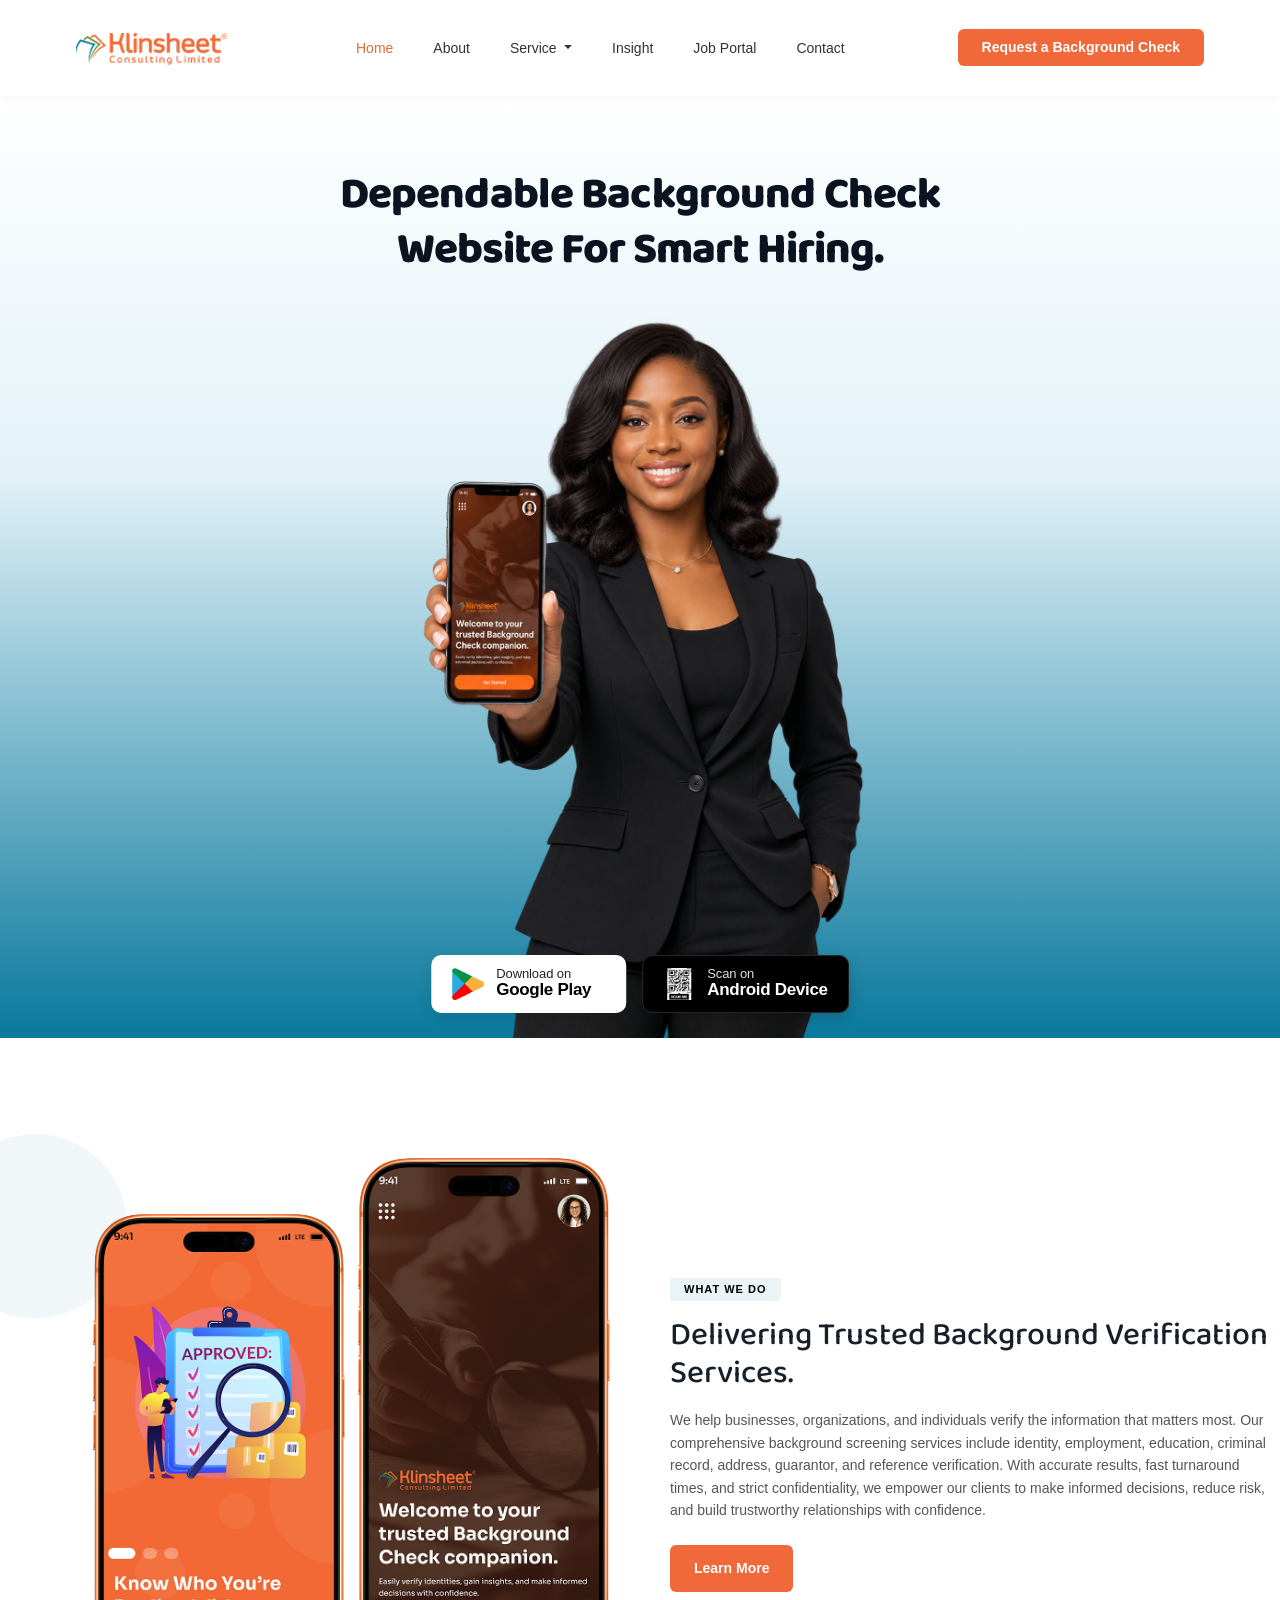
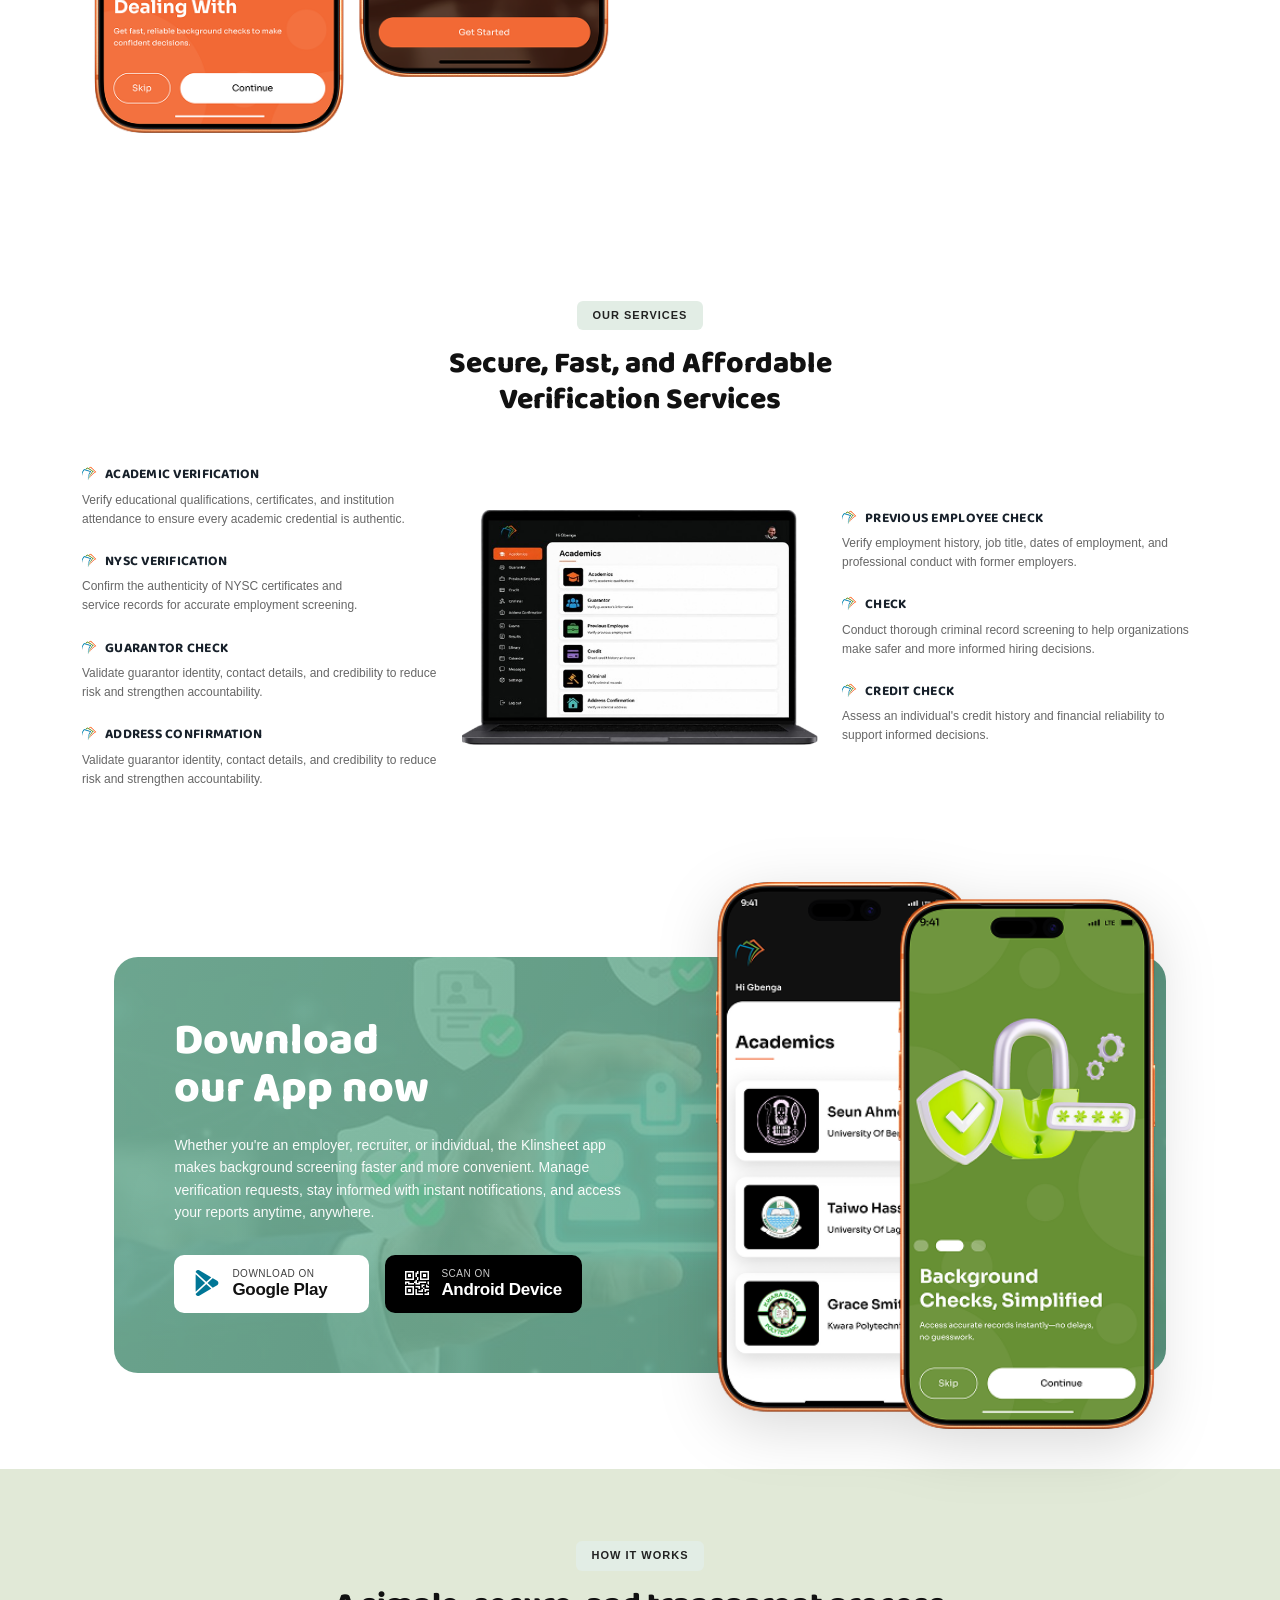
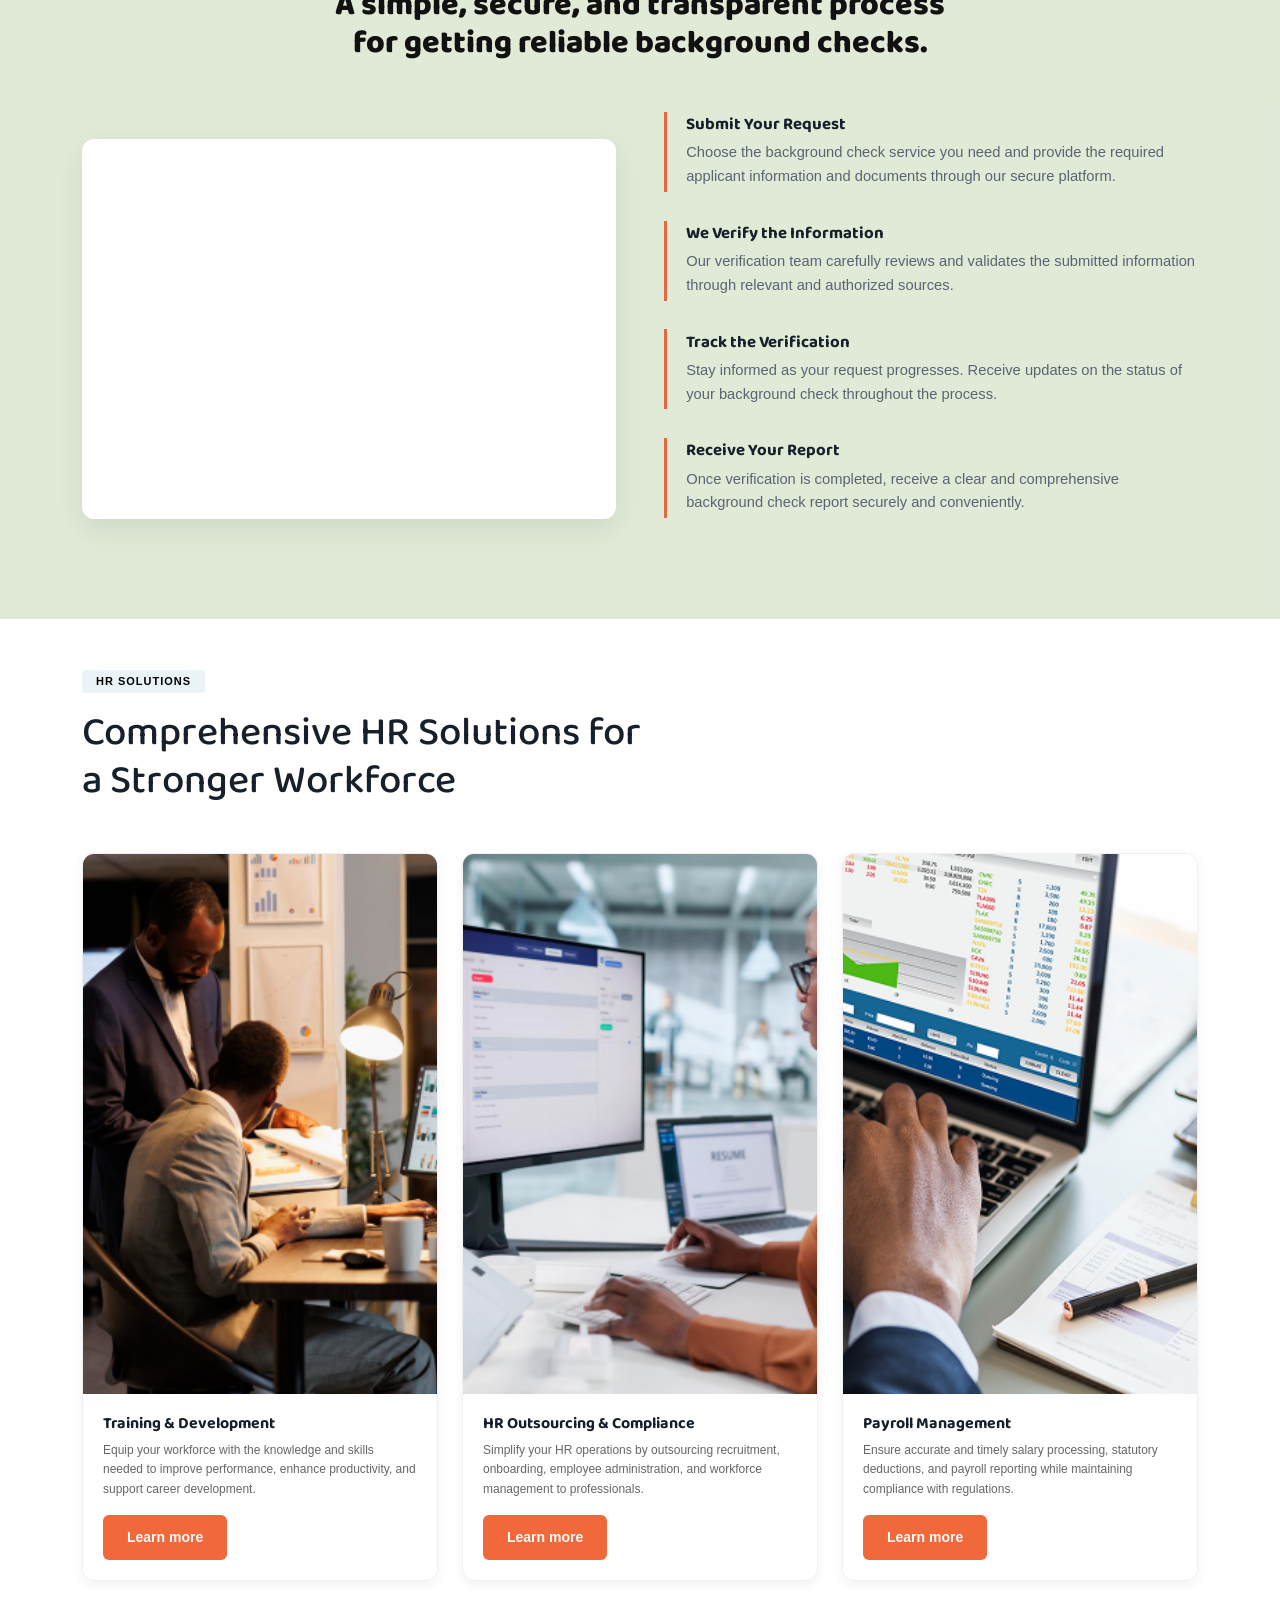
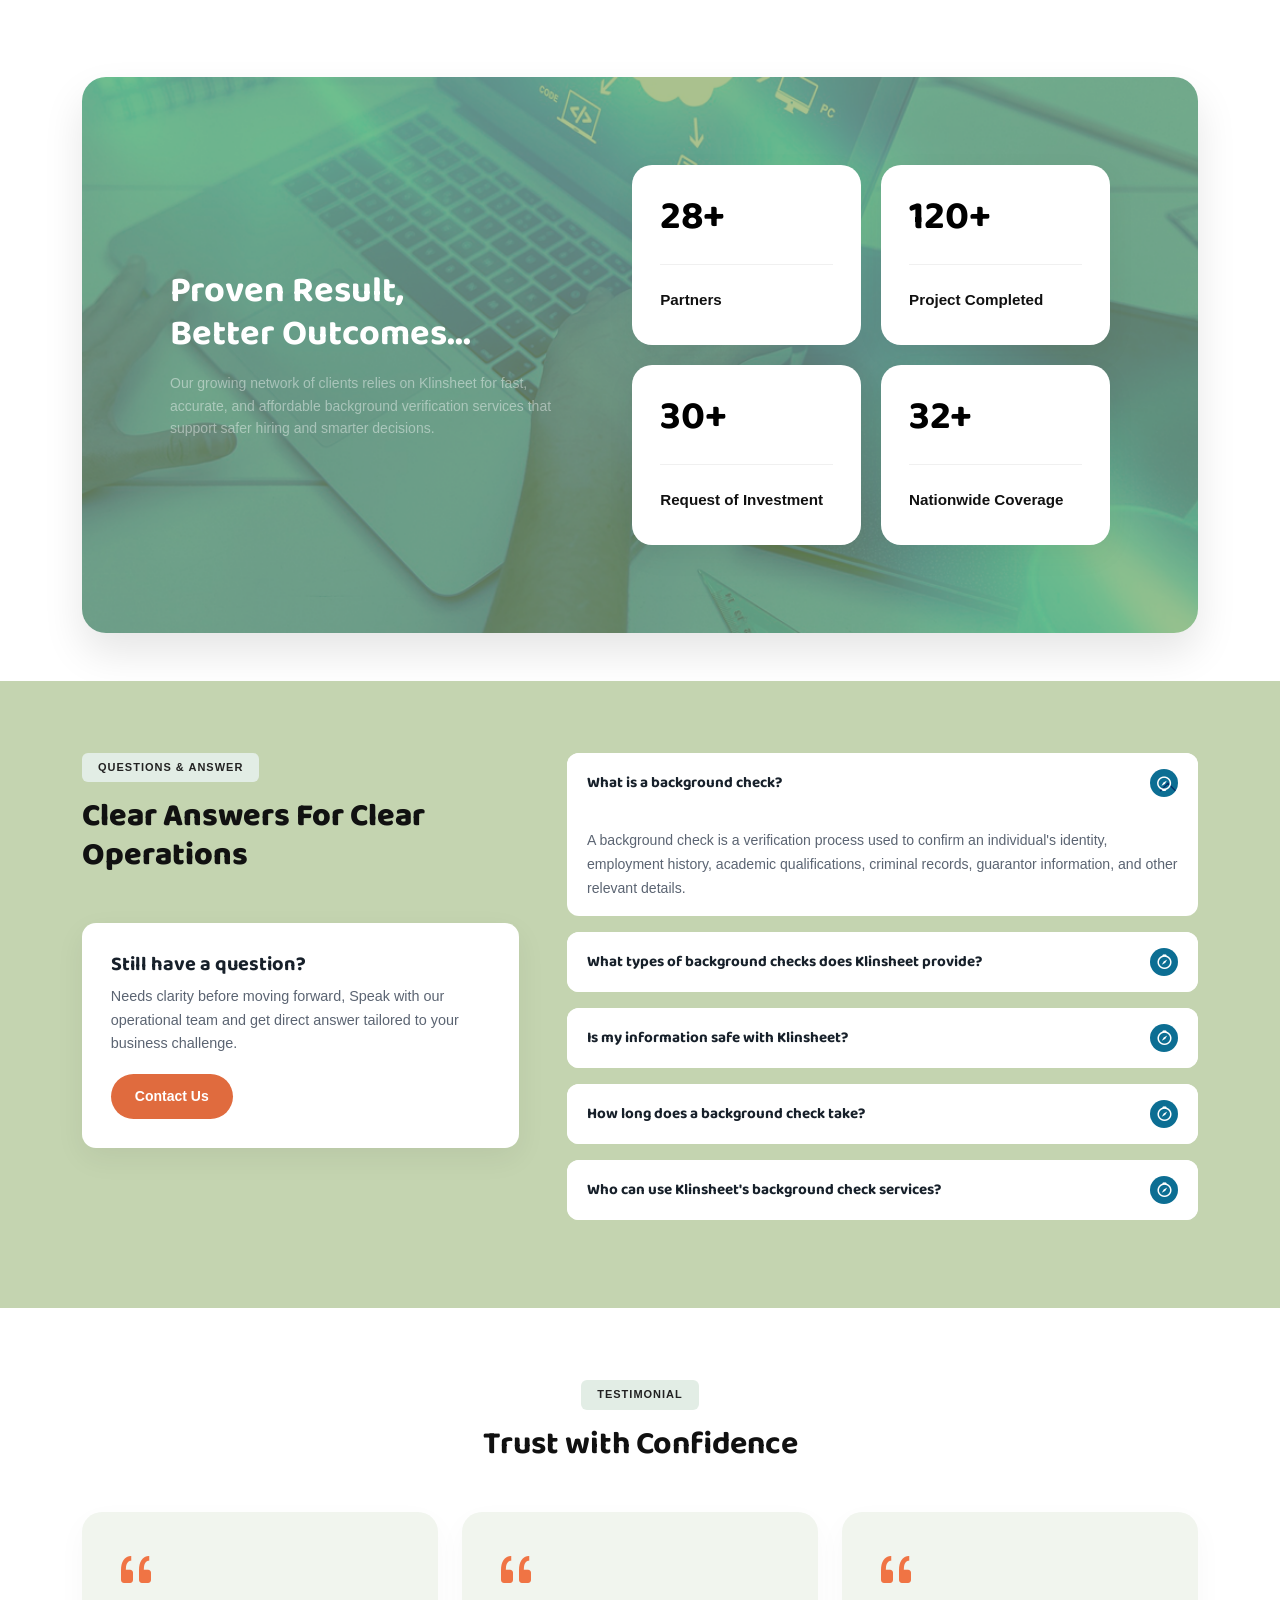
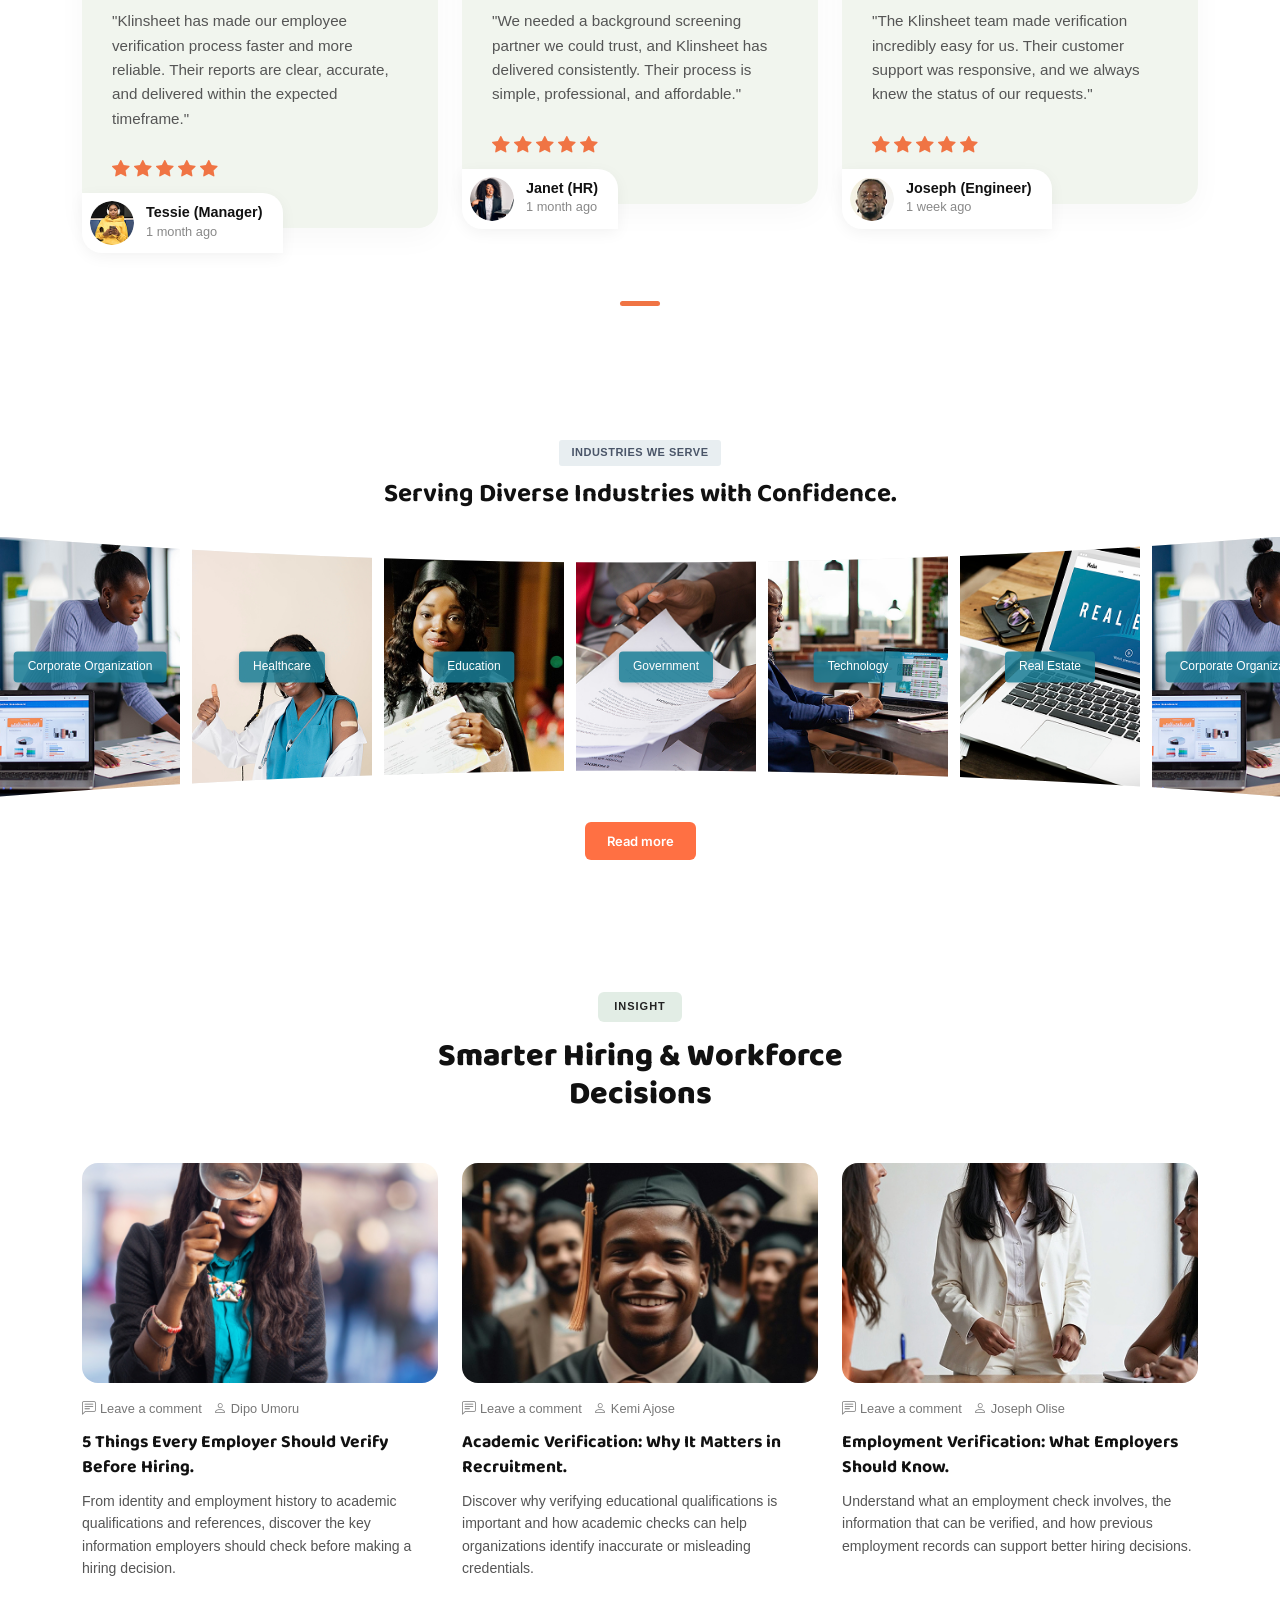
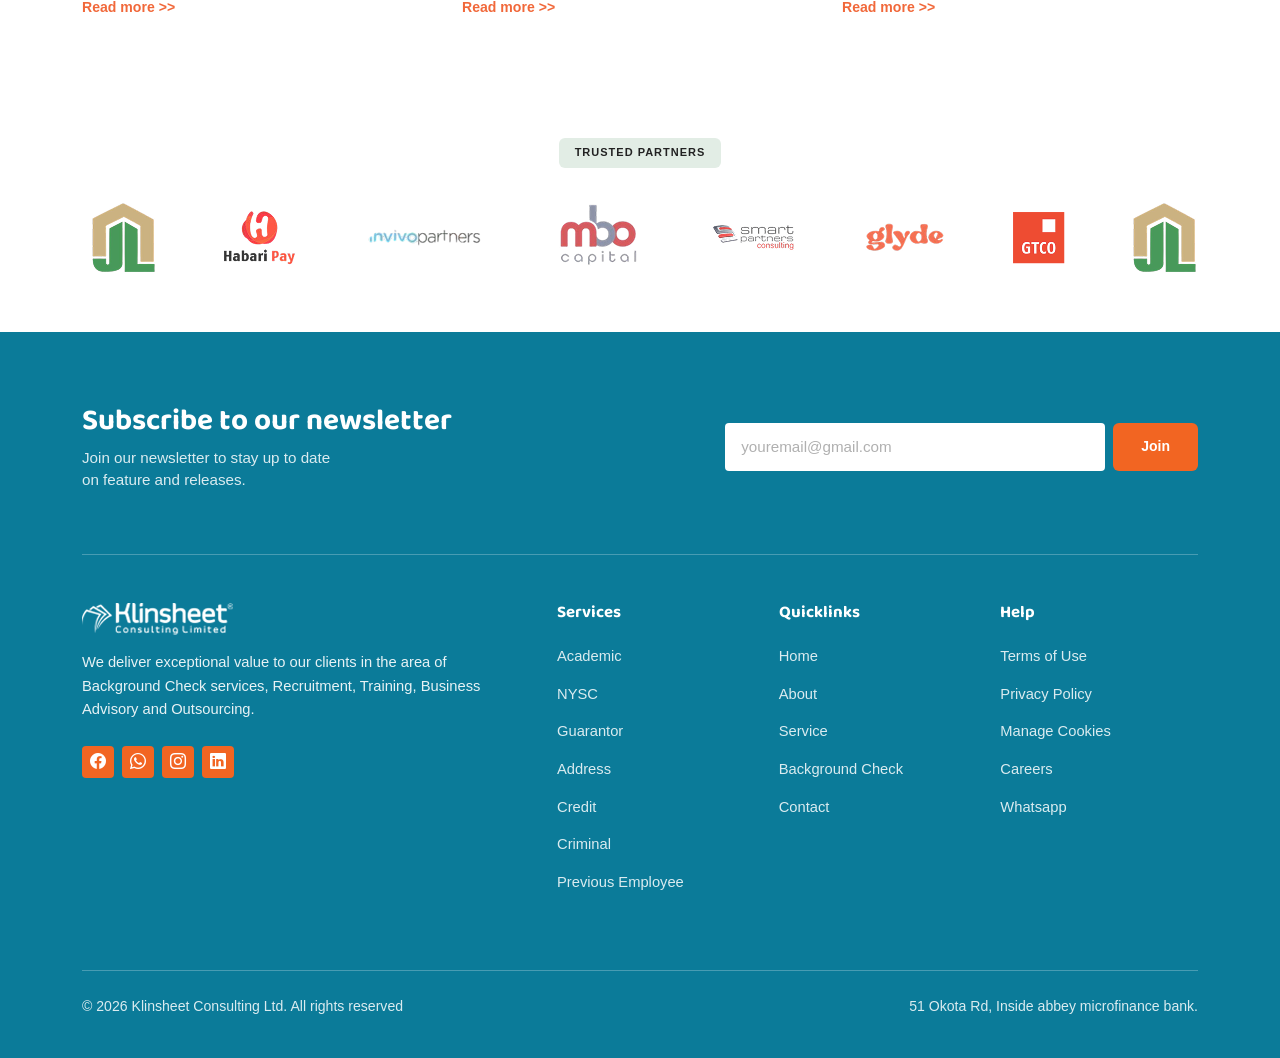
==== index.html @ 56fc77fd "first commit" ====
<!DOCTYPE html>
<html lang="en">
<head>
  <meta charset="UTF-8">
  <meta name="viewport" content="width=device-width, initial-scale=1.0">
  <title>klinsheet - Dependable Background Check Website for Smart Hiring</title>
  
  <link rel="stylesheet" href="https://cdn.jsdelivr.net/npm/bootstrap-icons@1.11.3/font/bootstrap-icons.min.css">
  <!-- Bootstrap 5.3 CSS -->
<link href="https://cdn.jsdelivr.net/npm/bootstrap@5.3.3/dist/css/bootstrap.min.css" rel="stylesheet">
<!-- Bootstrap Icons -->
<link rel="stylesheet" href="https://cdn.jsdelivr.net/npm/bootstrap-icons@1.11.3/font/bootstrap-icons.css">
<!-- Google Fonts -->
<link rel="preconnect" href="https://fonts.googleapis.com">
<link rel="stylesheet" href="hero.css">
<!-- <link rel="stylesheet" href="style.css"> -->
<link href="https://fonts.googleapis.com/css2?family=Baloo+2:wght@500;600;700;800&family=Inter:wght@400;500;600;700&display=swap" rel="stylesheet">
<link rel="stylesheet" href="https://cdn.jsdelivr.net/npm/bootstrap-icons@1.11.3/font/bootstrap-icons.min.css">

  <style>
    /* Reset layout defaults */
    * { box-sizing: border-box; margin: 0; padding: 0; }
    
    .main-header {
      display: flex;
      align-items: center;
      justify-content: space-between;
      padding: 15px 30px;
      background: #fff;
      box-shadow: 0 2px 5px rgba(0,0,0,0.1);
    }

    .main-nav ul {
      display: flex;
      list-style: none;
      gap: 20px;
    }

    .main-nav a {
      text-decoration: none;
      color: #333;
      padding: 10px 0;
      display: inline-block;
    }

    /* 1. CRITICAL: Ensures menu aligns to this container */
    .main-nav li.dropdown {
      position: relative;
    }

    /* 2. Hidden menu state */
    .dropdown-menu {
      position: absolute;
      top: 100%;
      left: 0;
      background: #ffffff;
      min-width: 220px;
      box-shadow: 0 8px 16px rgba(0,0,0,0.15);
      list-style: none;
      padding: 10px 0;
      border-radius: 4px;
      z-index: 9999;
    }

    .dropdown-menu li {
      display: block;
    }

    .dropdown-menu li a {
      display: block;
      padding: 10px 20px;
      color: #333;
    }

    .dropdown-menu li a:hover {
      background-color: #f5f5f5;
      color: #ff6600;
    }

    /* 3. CRITICAL: Reveal state on hovering the parent container */
    .main-nav li.dropdown:hover > .dropdown-menu {
      display: block !important;
    }
    /* Global Styles */
    * {
      box-sizing: border-box;
      margin: 0;
      padding: 0;
      font-family: -apple-system, BlinkMacSystemFont, "Segoe UI", Roboto, Helvetica, Arial, sans-serif;
    }

    body {
      color: #333;
      line-height: 1.6;
      background-color: #fff;
    }

    a {
      text-decoration: none;
      color: inherit;
    }

    /* Color Variables */
    :root {
      --teal-bg: #007696;
      --teal-light: #e8f3f6;
      --green-bg: #80c2a6;
      --green-light: #edf6f2;
      --orange-btn: #f1683a;
      --light-badge-bg: rgba(255, 255, 255, 0.2);
      --badge-orange-bg: #fdeee9;
      --badge-orange-text: #f1683a;
      --card-white: #ffffff;
    }

    /* Components */
    .badge-orange{
      background-color: #D6E9EF80;
      color: black;
    }
    .badge {
      display: inline-block;
      padding: 6px 14px;
      font-size: 11px;
      font-weight: 700;
      letter-spacing: 1px;
      text-transform: uppercase;
      border-radius: 4px;
      margin-bottom: 16px;
    }

    .badge-white {
      background-color: var(--light-badge-bg);
      color: #ffffff;
    }
    .badge-teal {
      background-color: var(--teal-light);
      color: var(--teal-bg);
    }

    .btn {
      display: inline-block;
      padding: 12px 24px;
      border-radius: 6px;
      font-weight: 600;
      font-size: 14px;
      cursor: pointer;
      border: none;
      transition: background 0.2s;
    }

    .btn-orange {
      background-color: var(--orange-btn);
      color: #ffffff;
    }

    .btn-orange:hover {
      background-color: green;
     
    }
      .btns {
      display: inline-block;
      padding: 12px 24px;
      border-radius: 6px;
      font-weight: 600;
      font-size: 14px;
      cursor: pointer;
      border: none;
      transition: background 0.2s;
    }
    .btns-orange {
      background-color: var(--orange-btn);
      color: #ffffff;
    }

      .btns-orange:hover {
      background-color: green;
     
    }

    /* .section-padding {
      padding: 80px 8%;
    } */

    /* Header */
    header {
      justify-content: space-between;
      align-items: center;
      padding: 10px 5%;
      background-color: #ffffff;
    }

    .logo img {
      max-height: 45px;
      width: auto;
      display: block;
    }

    nav ul {
      display: flex;
      list-style: none;
      gap: 24px;
      font-size: 14px;
      font-weight: 500;
    }

    /* Hero Section */
    .hero-home {
      background: linear-gradient(180deg, #ffffff 0%, #007696 100%);
      text-align: center;
      padding: 60px 8% 0 8%;
      color: #ffffff;
      display: flex;
      flex-direction: column;
      align-items: center;
    }

    .hero-home h1 {
      font-size: 42px;
      max-width: 680px;
      line-height: 1.2;
      font-weight: 700;
      color: black;
      margin-bottom: 24px;
    }

    .hero-img-wrapper {
      max-width: 480px;
      margin-top: 20px;
    }

    .hero-img-wrapper img {
      width: 100%;
      height: auto;
      display: block;
    }

    /* Section: About Intro */
    .about-intro {
      display: flex;
      align-items: center;
      gap: 60px;
      flex-wrap: wrap;
      background-color: #fff;
    }

    .about-intro-img {
      flex: 1;
      min-width: 300px;
    }

    .about-intro-img img {
      width: 100%;
      border-radius: 12px;
    }

    .about-intro-text {
      flex: 1;
      min-width: 300px;
    }

    .about-intro-text h2 {
      font-size: 32px;
      line-height: 1.2;
      margin-bottom: 16px;
    }

    .about-intro-text p {
      font-size: 14px;
      color: #555;
      margin-bottom: 24px;
    }

    /* Section: Services Grid */
    .services-section {
      background-color:#fff;
      text-align: center;
    }

    .services-section h2 {
      font-size: 30px;
      margin-bottom: 40px;
    }

    .services-layout {
      display: grid;
      grid-template-columns: 1fr 1.5fr 1fr;
      gap: 30px;
      align-items: center;
    }

    .service-list {
      display: flex;
      flex-direction: column;
      gap: 24px;
      text-align: left;
    }

    .service-list.right { text-align: left; }

    .service-item h4 {
      font-size: 15px;
      color: #111;
      margin-bottom: 4px;
    }
    .service-item p{
      display: flex;
      text-align: left;
    }
    .service-item p {
      font-size: 12px;
      color: #666;
    }

    .service-center-img img {
      width: 100%;
      max-width: 380px;
      border-radius: 8px;
    }



/* Store Buttons Alignment */
.store-buttons {
  display: flex;
  gap: 16px;
  align-items: center;
}

/* Reusable Store Badge Base */
.store-badge {
  display: inline-flex;
  align-items: center;
  gap: 12px;
  padding: 10px 20px;
  border-radius: 14px;
  text-decoration: none;
  height: 58px;
  min-width: 195px;
  box-sizing: border-box;
  transition: transform 0.2s ease, box-shadow 0.2s ease;
}

.store-badge:hover {
  transform: translateY(-2px);
  box-shadow: 0 8px 18px rgba(0, 0, 0, 0.2);
}

/* Light Badge (Google Play) */
.store-badge-light {
  background-color: #ffffff;
  color: #111111;
}

/* Dark Badge (Scan Android) */
.store-badge-dark {
  background-color: #000000;
  color: #ffffff;
}

.store-badge i {
  font-size: 28px;
  flex-shrink: 0;
}

.store-badge .badge-text {
  display: flex;
  flex-direction: column;
  text-align: left;
  line-height: 1.2;
}

.store-badge .small-text {
  font-size: 11px;
  letter-spacing: -0.2px;
  opacity: 0.8;
}

.store-badge strong {
  font-size: 15px;
  font-weight: 700;
}

/* Right Side Phone Image Container */
.download-app-phones {
  position: relative;
  z-index: 2;
  margin-right: -30px; /* Pulls phone image slightly to the right */
}

.phones-img {
  max-width: 440px;
  width: 100%;
  height: auto;
  display: block;
  /* Overflows top and bottom container boundaries slightly for 3D effect */
  margin-top: -30px; 
  margin-bottom: -30px;
  filter: drop-shadow(0 20px 30px rgba(0,0,0,0.25));
}

/* Mobile & Tablet Responsiveness */
@media (max-width: 991px) {
  .download-app-card {
    flex-direction: column;
    padding: 50px 30px;
    text-align: center;
  }

  .download-app-content {
    max-width: 100%;
    margin-bottom: 40px;
  }

  .download-title {
    font-size: 36px;
  }

  .store-buttons {
    justify-content: center;
  }

  .download-app-phones {
    margin-right: 0;
  }

  .phones-img {
    max-width: 340px;
    margin: 0 auto;
  }
}

@media (max-width: 576px) {
  .store-buttons {
    flex-direction: column;
    width: 100%;
  }

  .store-badge {
    width: 100%;
    justify-content: center;
  }
}

    /* How It Works Section */
    .how-it-works {
      background-color: var(--green-light);
    }

    .how-container {
      display: flex;
      gap: 50px;
      align-items: center;
      flex-wrap: wrap;
    }

    .how-screen {
      flex: 1;
      min-width: 300px;
    }

    .how-screen img {
      width: 100%;
      border-radius: 12px;
    }

    .how-steps {
      flex: 1;
      min-width: 300px;
      display: flex;
      flex-direction: column;
      gap: 20px;
    }

    .step-box {
      background: #fff;
      padding: 16px 20px;
      border-radius: 8px;
      border-left: 4px solid var(--teal-bg);
    }

    .step-box h4 {
      font-size: 14px;
      margin-bottom: 4px;
    }

    .step-box p {
      font-size: 12px;
      color: #666;
    }

    HR Solutions Section
    .hr-solutions h2 {
      font-size: 28px;
      margin-bottom: 30px;
    }

    .hr-cards {
      display: grid;
      grid-template-columns: repeat(auto-fit, minmax(280px, 1fr));
      gap: 24px;
    }

    .hr-card {
      border-radius: 12px;
      overflow: hidden;
      box-shadow: 0 4px 12px rgba(0,0,0,0.05);
      background: #fff;
    }

    .hr-card img {
      width: 100%;
      height: 180px;
      object-fit: cover;
    }

    .hr-card-body {
      padding: 20px;
    }

    .hr-card-body h3 {
      font-size: 16px;
      margin-bottom: 8px;
    }

    .hr-card-body p {
      font-size: 12px;
      color: #666;
      margin-bottom: 16px;
    }

    /* =============================================================
       STATS SECTION STYLING (FIXED & MATCHED TO TARGET DESIGN)
       ============================================================= */
    .stats-card {
      position: relative;
      border-radius: 24px;
      overflow: hidden;
      /* Glowing green radial overlays combined with green gradient and laptop background image */
      background:
        url('./images/Group 33382.png') center/cover no-repeat;
      box-shadow: 0 20px 40px rgba(0, 0, 0, 0.1);
    }

    .stat-box {
      background: #ffffff;
      border-radius: 20px;
      padding: 32px 28px;
      display: flex;
      flex-direction: column;
      justify-content: space-between;
      min-height: 180px;
      box-shadow: 0 10px 30px rgba(0, 0, 0, 0.05);
    }

    .stat-number {
      color: #000000;
      font-weight: 700;
      font-size: 2.5rem;
      margin-bottom: 0;
      line-height: 1;
    }

    .stat-divider {
      width: 100%;
      height: 1px;
      background-color: #f0f0f0;
      margin: 20px 0 16px 0;
    }

    .stat-label {
      color: #111111;
      font-weight: 600;
      font-size: 0.95rem;
    }


   /* =============================================================
   TESTIMONIALS
   ============================================================= */
/* Section Badge */
.section-badge {
  background-color: #e2f0e8;
  color: #333;
  font-size: 0.8rem;
  font-weight: 600;
  padding: 6px 16px;
  border-radius: 6px;
  letter-spacing: 0.5px;
}

.section-title {
  color: #111;
  font-size: 2.25rem;
}

/* Card Container & Layout */
.testimonial-card-wrapper {
  position: relative;
  padding-bottom: 25px;
}

.testimonial-card {
  background-color: #f1f5ee; /* Soft Figma light green */
  border-radius: 20px;
  padding: 35px 30px 45px 30px;
  display: flex;
  flex-direction: column;
  justify-content: space-between;
  min-height: 280px;
  box-shadow: 0 10px 30px rgba(0, 0, 0, 0.03);
}

/* Quote Icon Styling */
.quote-icon {
  color: #f07444; /* Figma orange */
  font-size: 3rem;
  line-height: 1;
  margin-bottom: 12px;
}

/* Testimonial Text */
.testimonial-text {
  color: #555555;
  font-size: 0.95rem;
  line-height: 1.6;
  margin-bottom: 24px;
}

/* Stars */
.stars {
  color: #f07444;
  font-size: 1.1rem;
  display: flex;
  gap: 4px;
}

/* Profile Info Block (Positioned Bottom-Left Cutout) */
.testimonial-author {
  position: absolute;
  bottom: 0;
  left: 0;
  background-color: #ffffff;
  padding: 8px 20px 8px 8px;
  border-top-right-radius: 20px;
  border-bottom-left-radius: 20px;
  display: flex;
  align-items: center;
  gap: 12px;
  box-shadow: 0 4px 15px rgba(0, 0, 0, 0.05);
}

.author-img {
  width: 44px;
  height: 44px;
  border-radius: 50%;
  object-fit: cover;
}

.author-name {
  display: block;
  font-size: 0.9rem;
  color: #111;
  font-weight: 600;
  line-height: 1.2;
}

.author-time {
  display: block;
  font-size: 0.8rem;
  color: #888888;
}

/* Carousel Indicator Bar */
.carousel-indicator {
  width: 40px;
  height: 5px;
  background-color: #f07444;
  border-radius: 10px;
  margin: 0 auto;
}

  /* Section Background */
.industries-section {
  background-color: #f8faf9;
  padding: 60px 0;
  overflow: hidden;
  font-family: 'Inter', sans-serif;
}

/* Badge Header */
.section-badge {
  display: inline-block;
  background-color: #e2ede5;
  color: #222222;
  font-size: 11px;
  font-weight: 700;
  letter-spacing: 1px;
  padding: 6px 16px;
  border-radius: 6px;
  text-transform: uppercase;
}

.section-title {
  color: #111111;
  font-size: 32px;
  font-weight: 800;
  margin-top: 14px;
  margin-bottom: 30px;
}

/* Curved Container Setup */
.curved-wrapper {
  position: relative;
  width: 100%;
  max-width: 1400px;
  margin: 0 auto;
  overflow: hidden;
  padding: 40px 0;
}

/* White Oval Masks (Creates the fisheye/curved lens effect) */
.curve-mask {
  position: absolute;
  left: -10%;
  width: 120%;
  height: 90px;
  background-color: #f8faf9; /* Match background color */
  border-radius: 50%;
  z-index: 3;
}

.top-mask {
  top: -45px;
}

.bottom-mask {
  bottom: -45px;
}

/* Industry Track Grid */
.industries-track {
  display: flex;
  gap: 12px;
  justify-content: center;
  align-items: center;
  padding: 0 20px;
}

/* Individual Image Card */
.industry-item {
  position: relative;
  flex: 1;
  min-width: 180px;
  height: 380px;
  border-radius: 12px;
  overflow: hidden;
  box-shadow: 0 4px 15px rgba(0, 0, 0, 0.08);
}

.industry-item img {
  width: 100%;
  height: 100%;
  object-fit: cover;
  display: block;
}

/* Overlay Pill Badges */
.industry-badge {
  position: absolute;
  top: 50%;
  left: 50%;
  transform: translate(-50%, -50%);
  background-color: rgba(36, 123, 160, 0.75); /* Semi-transparent Teal */
  color: #ffffff;
  padding: 8px 18px;
  border-radius: 8px;
  font-size: 0.85rem;
  font-weight: 600;
  white-space: nowrap;
  backdrop-filter: blur(4px);
  z-index: 2;
}

/* Button */
.btn-read-more {
  display: inline-block;
  background-color: #f1683a; /* Orange accent */
  color: #ffffff;
  padding: 12px 32px;
  border-radius: 10px;
  font-weight: 600;
  font-size: 0.95rem;
  text-decoration: none;
  transition: background-color 0.2s ease, transform 0.2s ease;
}

.btn-read-more:hover {
  background-color: #d95326;
  color: #ffffff;
  transform: translateY(-2px);
}

/* Responsive adjustments */
@media (max-width: 992px) {
  .industries-track {
    overflow-x: auto;
    justify-content: flex-start;
    padding-bottom: 15px;
  }
  
  .industry-item {
    flex: 0 0 220px;
  }
  
  .curve-mask {
    display: none; /* Hide curve on mobile for better scroll performance */
  }
}
/* =========================================
   INDUSTRIES SECTION
========================================= */
.industries-section {
    width: 100%;
    margin: 0 auto;
    background: #ffffff;
    /* padding: 30px 0 20px; */
    text-align: center;
    overflow: hidden;
}

/* =========================================
   SMALL LABEL & TITLE
========================================= */
.section-tag {
    display: inline-block;
    background: #e8eef1;
    padding: 4px 12px;
    border-radius: 3px;
    font-size: 11px;
    font-weight: 600;
    letter-spacing: 0.5px;
    color: #4a5568;
    margin-bottom: 12px;
}

.industries-section h2 {
    margin: 0 0 25px 0;
    font-size: 26px;
    font-weight: 700;
    color: #111;
    line-height: 1.3;
}

/* =========================================
   CAROUSEL WINDOW & FISHEYE MASK
========================================= */
.industry-carousel {
    position: relative;
    width: 100%;
    height: 230px;
    margin: 0 auto;
    overflow: hidden;
    /* Applies SVG curved mask */
    clip-path: url(#fisheye-clip);
    -webkit-clip-path: url(#fisheye-clip);
}

/* =========================================
   MOVING TRACK
========================================= */
.industry-track {
    display: flex;
    align-items: center;
    gap: 12px;
    width: max-content;
    height: 100%;
    animation: industrySlide 22s linear infinite;
}

.industry-carousel:hover .industry-track {
    animation-play-state: paused;
}

@keyframes industrySlide {
    0% {
        transform: translateX(0);
    }
    100% {
        /* Translates exact width of 1 complete set (6 cards + gaps) */
        transform: translateX(calc(-50% - 6px));
    }
}

/* =========================================
   IMAGE CARDS
========================================= */
.industry-card {
    position: relative;
    width: 180px;
    height: 100%;
    flex: 0 0 180px;
    overflow: hidden;
    background: #eee;
}

.industry-card img {
    width: 100%;
    height: 100%;
    object-fit: cover;
    display: block;
}

/* =========================================
   IMAGE LABEL
========================================= */
.industry-card span {
    position: absolute;
    left: 50%;
    top: 50%;
    transform: translate(-50%, -50%);
    white-space: nowrap;
    background: rgba(25, 125, 150, 0.85);
    color: #ffffff;
    padding: 6px 14px;
    border-radius: 4px;
    font-size: 12px;
    font-weight: 500;
    z-index: 5;
    box-shadow: 0 2px 6px rgba(0,0,0,0.15);
}

/* =========================================
   READ MORE BUTTON
========================================= */
.read-more {
    position: relative;
    z-index: 20;
    margin-top: 15px;
    border: none;
    background: #ff7043;
    color: white;
    padding: 9px 22px;
    border-radius: 6px;
    font-size: 13px;
    font-weight: 600;
    cursor: pointer;
    transition: background 0.2s ease;
}

.read-more:hover {
    background: #f45d30;
}
/* =========================================
   CAROUSEL CONCAVE MASK
========================================= */
.industry-carousel {
    position: relative;
    width: 100%;
    height: 260px; /* Increased height to allow full vertical range */
    margin: 10px auto;
    overflow: hidden;
    
    /* Applies the center-dipping concave curve */
    clip-path: url(#fisheye-clip);
    -webkit-clip-path: url(#fisheye-clip);
}

.industry-track {
    display: flex;
    align-items: center;
    gap: 12px;
    width: max-content;
    height: 100%;
    animation: industrySlide 22s linear infinite;
}

.industry-card {
    position: relative;
    width: 180px;
    height: 100%;
    flex: 0 0 180px;
    overflow: hidden;
}

.industry-card img {
    width: 100%;
    height: 100%;
    object-fit: cover;
    display: block;
}
    /* Partners Section */
.partners-section {
  background-color: #ffffff;
  width: 100%;
}

.partners-badge {
  display: inline-block;
  background-color: #e2ede5;
  color: #222222;
  font-size: 11px;
  font-weight: 700;
  letter-spacing: 1px;
  padding: 6px 16px;
  border-radius: 6px;
  text-transform: uppercase;
}

/* Wrapper and Responsive Item Grid */
.partners-logos-wrapper {
  width: 100%;
  margin-top: 1rem;
}

.partner-item {
  display: flex;
  align-items: center;
  justify-content: center;
  padding: 10px;
}

.partner-img {
  max-width: 120px; /* Constrains logo size on desktop */
  width: 100%;
  height: auto;
  object-fit: contain;
  opacity: 0.8;
  transition: opacity 0.3s ease, filter 0.3s ease;
}

/* Screen Size Adjustments */
@media (max-width: 768px) {
  .partner-item {
    flex: 0 1 calc(33.333% - 1.5rem); /* Displays 3 logos per row on mobile screens */
  }
  
  .partner-img {
    max-width: 90px;
  }
}

@media (max-width: 480px) {
  .partner-item {
    flex: 0 1 calc(50% - 1rem); /* Displays 2 logos per row on smaller mobile devices */
  }
}
/* =========================================================
   INSIGHT / BLOG SECTION
========================================================= */
.insight-section {
  background-color: #ffffff;
}

/* Eyebrow / Section Badge */
.section-eyebrow {
  display: inline-block;
  background-color: #e2ede5;
  color: #222222;
  font-size: 11px;
  font-weight: 700;
  letter-spacing: 1px;
  padding: 6px 16px;
  border-radius: 6px;
  text-transform: uppercase;
}

/* Section Title */
.section-title {
  color: #111111;
  font-size: 32px;
  font-weight: 800;
  line-height: 1.2;
}

/* Card Container */
.blog-card {
  display: flex;
  flex-direction: column;
  height: 100%;
}

/* Image Wrapper */
.blog-img-wrap {
  width: 100%;
  height: 220px;
  border-radius: 16px;
  overflow: hidden;
  margin-bottom: 16px;
}

.blog-img-wrap img {
  width: 100%;
  height: 100%;
  object-fit: cover;
  transition: transform 0.3s ease;
}

/* Subtle image zoom on hover */
.blog-card:hover .blog-img-wrap img {
  transform: scale(1.04);
}

/* Metadata (Comment icon & Author) */
.blog-meta {
  font-size: 0.8rem;
  color: #777777;
  margin-bottom: 10px;
  display: flex;
  align-items: center;
  gap: 4px;
}

.blog-meta i {
  color: #888888;
  font-size: 0.85rem;
}

/* Post Title */
.blog-card h5 {
  font-size: 1.1rem;
  font-weight: 700;
  color: #111111;
  line-height: 1.4;
  margin-bottom: 10px;
}

/* Post Description */
.blog-card p {
  font-size: 0.88rem;
  color: #555555;
  line-height: 1.6;
  margin-bottom: 16px;
  flex-grow: 1; /* Pushes the 'Read more' link to the bottom evenly */
}

/* Read More Link */
.read-more-link {
  color: #f1683a; /* Accent Orange */
  font-size: 0.88rem;
  font-weight: 600;
  text-decoration: none;
  transition: color 0.2s ease, transform 0.2s ease;
  display: inline-block;
}

.read-more-link:hover {
  color: #d95326;
  transform: translateX(3px);
}
    /* Client Logos Bar */
    .logos-bar {
      padding: 30px 8%;
      display: flex;
      justify-content: space-between;
      align-items: center;
      opacity: 0.6;
      flex-wrap: wrap;
      gap: 20px;
    }

    .logos-bar img {
      max-height: 28px;
      filter: grayscale(100%);
    }

/* Footer Base Background & Colors */
.site-footer {
  background-color: #0b7b99; /* Exact teal color from image */
  color: #ffffff;
  padding-top: 4rem;
  padding-bottom: 1rem;
  font-family: inherit;
}

/* Horizontal Dividers */
.footer-divider {
  border-color: rgba(255, 255, 255, 0.25);
  opacity: 1;
}

/* Newsletter Styles */
.newsletter-title {
  font-size: 1.85rem;
  font-weight: 700;
  color: #ffffff;
}

.newsletter-text {
  color: rgba(255, 255, 255, 0.85);
  font-size: 0.95rem;
  line-height: 1.4;
}

.newsletter-input {
  max-width: 380px;
  height: 48px;
  border-radius: 4px;
  border: none;
  padding-left: 1rem;
  font-size: 0.95rem;
}

.newsletter-input::placeholder {
  color: #b0b0b0;
}

.btn-newsletter {
  background-color: #f26522; /* Brand orange color */
  color: #ffffff;
  font-weight: 600;
  padding: 0 1.75rem;
  height: 48px;
  border-radius: 6px;
  border: none;
  transition: background-color 0.2s ease;
}

.btn-newsletter:hover {
  background-color: #d95316;
  color: #ffffff;
}

/* Logo & Content */
.footer-logo {
  max-height: 45px;
  width: auto;
  filter: brightness(0) invert(1); /* Makes the logo white if SVG/transparent, or remove filter if image is already white */
}

.footer-description {
  color: rgba(255, 255, 255, 0.9);
  font-size: 0.92rem;
  line-height: 1.6;
}

/* Social Icon Boxes */
.social-box {
  display: inline-flex;
  align-items: center;
  justify-content: center;
  width: 32px;
  height: 32px;
  background-color: #f26522;
  color: #ffffff;
  border-radius: 4px;
  text-decoration: none;
  font-size: 1rem;
  transition: transform 0.2s ease;
}

.social-box:hover {
  color: #ffffff;
  transform: translateY(-2px);
}

/* Link Columns */
.footer-heading {
  font-size: 1.05rem;
  font-weight: 700;
  margin-bottom: 1.25rem;
  color: #ffffff;
}

.footer-links {
  list-style: none;
  padding-left: 0;
  margin-bottom: 0;
}

.footer-links li {
  margin-bottom: 0.75rem;
}

.footer-links a {
  color: rgba(255, 255, 255, 0.85);
  text-decoration: none;
  font-size: 0.92rem;
  transition: color 0.2s ease;
}

.footer-links a:hover {
  color: #ffffff;
  text-decoration: underline;
}

/* Bottom Bar */
.footer-bottom-text {
  color: rgba(255, 255, 255, 0.85);
  font-size: 0.88rem;
}

    /* DOWNLOAD APP SECTION */
    .download-app-section {
      padding: 60px 8%;
    }

    .download-app-card {
      background: var(--green-bg, #80c2a6);
      border-radius: 24px;
      position: relative;
      display: flex;
      align-items: center;
      justify-content: space-between;
      padding: 60px;
      min-height: 380px;
      overflow: visible;
    }

    .download-app-content {
      max-width: 520px;
      color: #ffffff;
      z-index: 2;
    }

    .download-title {
      font-size: 44px;
      font-weight: 800;
      line-height: 1.1;
      margin-bottom: 20px;
      color: #ffffff;
    }

    .download-text {
      font-size: 14px;
      line-height: 1.6;
      opacity: 0.95;
      margin-bottom: 32px;
    }

    /* Store Buttons */
    .store-buttons {
      display: flex;
      gap: 16px;
      flex-wrap: wrap;
    }

    .store-badge {
      display: inline-flex;
      align-items: center;
      gap: 12px;
      padding: 10px 20px;
      border-radius: 10px;
      text-decoration: none;
      transition: transform 0.2s ease, opacity 0.2s ease;
    }

    .store-badge:hover {
      transform: translateY(-2px);
    }

    .store-badge-light {
      background-color: #ffffff;
      color: #111111;
    }

    .store-badge-light i {
      font-size: 26px;
      color: #007696;
    }

    .store-badge-dark {
      background-color: #000000;
      color: #ffffff;
    }

    .store-badge-dark i {
      font-size: 24px;
      color: #ffffff;
    }

    .badge-text {
      display: flex;
      flex-direction: column;
      line-height: 1.2;
    }

    .badge-text .small-text {
      font-size: 10px;
      text-transform: uppercase;
      letter-spacing: 0.5px;
      opacity: 0.8;
    }

    .badge-text strong {
      font-size: 14px;
      font-weight: 700;
    }

    /* Overlapping Phones Positioning */
    .download-app-phones {
      position: absolute;
      right: 40px;
      bottom: -20px;
      top: -40px;
      width: 450px;
      z-index: 3;
      display: flex;
      align-items: center;
      justify-content: flex-end;
    }

    .phones-img {
      height: 118%;
      width: auto;
      object-fit: contain;
      filter: drop-shadow(0 15px 30px rgba(0, 0, 0, 0.15));
    }

    /* Mobile & Tablet Responsiveness */
    @media (max-width: 991px) {
      .download-app-card {
        flex-direction: column;
        padding: 40px 24px;
        text-align: center;
        overflow: hidden;
      }

      .download-app-content {
        max-width: 100%;
      }

      .download-title {
        font-size: 32px;
      }

      .store-buttons {
        justify-content: center;
      }

      .download-app-phones {
        position: relative;
        right: auto;
        top: auto;
        bottom: auto;
        width: 100%;
        max-width: 320px;
        margin-top: 30px;
      }

      .phones-img {
        height: auto;
        width: 100%;
      }
    }

    /* Responsive Design */
    @media (max-width: 850px) {
      nav { display: none; }
      .services-layout { grid-template-columns: 1fr; }
      .app-cta { flex-direction: column; text-align: center; gap: 20px; }
      .footer-content { grid-template-columns: 1fr 1fr; }
      .hero-home h1 { font-size: 32px; }
    }
  </style>
</head>
<body>

<!-- =========================================================
     NAVBAR
========================================================= -->
<header class="site-header">
  <nav class="navbar navbar-expand-lg navbar-light bg-white py-3">
    <div class="container-fluid">
      <a class="navbar-brand" href="#home">
        <img src="images/klinsheet logo 1.png" alt="Klinsheet Logo" class="logo-img">
      </a>

      <button class="navbar-toggler" type="button" data-bs-toggle="collapse" data-bs-target="#mainNav" aria-controls="mainNav" aria-expanded="false" aria-label="Toggle navigation">
        <span class="navbar-toggler-icon"></span>
      </button>

      <div class="collapse navbar-collapse justify-content-between" id="mainNav">
        <ul class="navbar-nav mx-auto mb-2 mb-lg-0">
          <li class="nav-item"><a class="nav-link active" href="index.html">Home</a></li>
          <li class="nav-item"><a class="nav-link" href="About.html">About</a></li>
          <li class="nav-item dropdown">
  <a class="nav-link nav-link-custom dropdown-toggle " href="#" id="servicesDropdown" role="button" data-bs-toggle="dropdown" aria-expanded="false">
    Service
  </a>
  <ul class="dropdown-menu dropdown-menu-glass" aria-labelledby="servicesDropdown">
    <li><a class="dropdown-item" href="academic verification.html">Academic Verification</a></li>
    <li><a class="dropdown-item" href="previous employer check.html">Previous Employee Check</a></li>
    <li><a class="dropdown-item" href="guarantor check.html">Guarantor/ Reference Check</a></li>
    <li><a class="dropdown-item" href="nysc verification.html">NYSC Verification</a></li>
    <li><a class="dropdown-item" href="address confirmation.html">Address Confirmation</a></li>
    <li><a class="dropdown-item" href="credit check.html">Credit Check</a></li>
    <li><a class="dropdown-item active" href="criminal check.html">Criminal Check</a></li>
  </ul>
</li>
          <li class="nav-item"><a class="nav-link" href="#insight">Insight</a></li>
          <li class="nav-item"><a class="nav-link" href="#jobs">Job Portal</a></li>
          <li class="nav-item"><a class="nav-link" href="#contact">Contact</a></li>
        </ul>
        <a href="request background check.html" class="btn btn-cta px-4 py-2 fw-bold text-white d-block d-lg-inline-block text-center mt-3 mt-lg-0 btn-orange">Request a Background Check</a>
      </div>
    </div>
  </nav>
</header>

<!-- =========================================================
     HERO SECTION
========================================================= -->
<section id="home" class="hero-section text-center">
  <div class="container position-relative z-2">
    <h1 class="hero-title">Dependable Background Check<br class="d-none d-sm-inline"> Website For Smart Hiring.</h1>
  </div>

  <div class="hero-visual">
    <div class="hero-person-wrapper">
      <div class="hero-img-container">
        <img src="images/lady-with-phone.png" alt="Klinsheet background check professional" class="hero-person">
      </div>

      <!-- Badges overlapping the lower portion of the image -->
      <div class="hero-store-badges">
        <a href="#" class="store-badge badge-light">
          <!-- Google Play Icon SVG -->
          <img src="images/123 (2).png" alt="" class="img1">
          <span class="badge-text">
            <small>Download on</small>
            <strong>Google Play</strong>
          </span>
        </a>

        <a href="#" class="store-badge badge-dark">
          <!-- QR Code Icon SVG -->
          <img src="images/123 (1).png" class="img1" alt="">
          <span class="badge-text">
            <small>Scan on</small>
            <strong>Android Device</strong>
          </span>
        </a>
      </div>
    </div>
  </div>
</section>
  <section class="section-padding container-fluid about-intro m-0 p-0 py-5 my-5">
    <div class="about-intro-img">
      <img src="images/Group 33368.png" alt="Mobile App Screen">
    </div>
    <div class="about-intro-text">
      <span class="badge badge-orange">WHAT WE DO</span>
      <h2>Delivering Trusted Background Verification Services.</h2>
      <p>We help businesses, organizations, and individuals verify the information that matters most. Our comprehensive background screening services include identity, employment, education, criminal record, address, guarantor, and reference verification. With accurate results, fast turnaround times, and strict confidentiality, we empower our clients to make informed decisions, reduce risk, and build trustworthy relationships with confidence.</p>
      <button class="btns btn-orange">Learn More</button>
    </div>
  </section>

  <!-- =========================================================
     OUR SERVICES
========================================================= "
-->
<section id="services" class="services-section py-5 py-lg-6">
  <div class="container py-4">
    <div class="text-center mb-5">
      <span class="section-eyebrow">OUR SERVICES</span>
      <h2 class="section-title mt-3">Secure, Fast, and Affordable<br>Verification Services</h2>
    </div>

    <div class="row align-items-center g-4">
      <!-- Left column -->
      <div class="col-lg-4 order-2 order-lg-1">
        <div class="service-item mb-4">
          <h6><img src="images/klinsheet logo 1 (1).png" alt="">ACADEMIC VERIFICATION</h6>
          <p>Verify educational qualifications, certificates, and institution attendance to ensure every academic credential is authentic.</p>
        </div>
        <div class="service-item mb-4">
          <h6><img src="images/klinsheet logo 1 (1).png" alt="">NYSC VERIFICATION</h6>
          <p>Confirm the authenticity of NYSC certificates and<br> service records for accurate employment screening.</p>
        </div>
        <div class="service-item mb-4">
          <h6><img src="images/klinsheet logo 1 (1).png" alt=""> GUARANTOR CHECK</h6>
          <p>Validate guarantor identity, contact details, and credibility to reduce risk and strengthen accountability.</p>
        </div>
        <div class="service-item">
          <h6><img src="images/klinsheet logo 1 (1).png" alt="">ADDRESS CONFIRMATION</h6>
          <p>Validate guarantor identity, contact details, and credibility to reduce risk and strengthen accountability.</p>
        </div>
      </div>

      <!-- Middle laptop image -->
            <div class="col-lg-4 order-1 order-lg-2 text-center mb-4 mb-lg-0">
            <div class="laptop-mockup">
                <img src="images/laptop_service_view-removebg-preview 1.png" alt="Dashboard Preview" class="img-fluid">
            </div>
            </div>
      <!-- Right column -->
      <div class="col-lg-4 order-3">
        <div class="service-item mb-4">
          <h6><img src="images/klinsheet logo 1 (1).png" alt="">PREVIOUS EMPLOYEE CHECK</h6>
          <p>Verify employment history, job title, dates of employment, and professional conduct with former employers.</p>
        </div>
        <div class="service-item mb-4">
          <h6><img src="images/klinsheet logo 1 (1).png" alt=""> CHECK</h6>
          <p>Conduct thorough criminal record screening to help organizations make safer and more informed hiring decisions.</p>
        </div>
        <div class="service-item">
          <h6><img src="images/klinsheet logo 1 (1).png" alt="">CREDIT CHECK</h6>
          <p>Assess an individual's credit history and financial reliability to support informed decisions.</p>
        </div>
      </div>
    </div>
  </div>
</section>
  <!-- Download Our App Section -->
<section class="download-app-section py-5 my-5">
  <div class="container">
    <div class="download-app-card">
      
      <!-- Left Content -->
      <div class="download-app-content">
        <h2 class="download-title">Download<br>our App now</h2>
        <p class="download-text">
          Whether you're an employer, recruiter, or individual, the Klinsheet app makes
          background screening faster and more convenient. Manage verification
          requests, stay informed with instant notifications, and access your reports
          anytime, anywhere.
        </p>
        
        <!-- App Store Badges -->
        <div class="store-buttons">
          <a href="#" class="store-badge store-badge-light">
            <i class="bi bi-google-play"></i>
            <div class="badge-text">
              <span class="small-text">Download on</span>
              <strong>Google Play</strong>
            </div>
          </a>
          
          <a href="#" class="store-badge store-badge-dark">
            <i class="bi bi-qr-code"></i>
            <div class="badge-text">
              <span class="small-text">Scan on</span>
              <strong>Android Device</strong>
            </div>
          </a>
        </div>
      </div>

      <!-- Right Phone Preview Image -->
      <div class="download-app-phones">
        <img src="images/Group 7.png" alt="Klinsheet Mobile App Screens" class="phones-img">
      </div>

    </div>
  </div>
</section>

  <!-- =========================================================
     HOW IT WORKS
========================================================= -->
<section class="how-it-works-section py-5 py-lg-6">
  <div class="container py-4">
    <div class="text-center mb-5">
      <span class="section-eyebrow">HOW IT WORKS</span>
      <h2 class="section-title mt-3">A simple, secure, and transparent process<br>for getting reliable background checks.</h2>
    </div>

    <div class="row align-items-center g-5">
      <!-- Left Column: Image Fader Frame -->
      <div class="col-lg-6">
        <div class="step-image-frame">
          <img src="images/Academic.png" alt="Step 1: Submit Request" class="step-img step-img-1 img-fluid">
          <img src="images/verify information .png" alt="Step 2: Verification" class="step-img step-img-2 img-fluid">
          <img src="images/submit.png" alt="Step 2: Verification" class="step-img step-img-2 img-fluid">
          <img src="images/Track.png" alt="Step 3: Track & Receive Report" class="step-img step-img-3 img-fluid">
        </div>
      </div>

      <!-- Right Column: Process Steps -->
      <div class="col-lg-6">
        <div class="how-step">
          <h5>Submit Your Request</h5>
          <p>Choose the background check service you need and provide the required applicant information and documents through our secure platform.</p>
        </div>
        <div class="how-step">
          <h5>We Verify the Information</h5>
          <p>Our verification team carefully reviews and validates the submitted information through relevant and authorized sources.</p>
        </div>
        <div class="how-step">
          <h5>Track the Verification</h5>
          <p>Stay informed as your request progresses. Receive updates on the status of your background check throughout the process.</p>
        </div>
        <div class="how-step">
          <h5>Receive Your Report</h5>
          <p>Once verification is completed, receive a clear and comprehensive background check report securely and conveniently.</p>
        </div>
      </div>
    </div>
  </div>
</section>
  <!-- HR SOLUTIONS -->
<section class="container section-padding hr-solutions-section py-5">
  <div class="mb-5">
  <span class="badge badge-orange">HR SOLUTIONS</span>
  <h1>Comprehensive HR Solutions for<br> a Stronger Workforce</h1>
  </div>
  <div class="hr-cards">
    
    <div class="hr-card">
      <div class="hr-card-img-wrap">
        <img src="images/training.png" alt="Training & Development" class="hr-card-img">
      </div>
      <div class="hr-card-body">
        <h3>Training &amp; Development</h3>
        <p>Equip your workforce with the knowledge and skills needed to improve performance, enhance productivity, and support career development.</p>
        <a href="#" style="color: var(--orange-btn); font-size: 12px; font-weight: 600;"><button class="btn btn-orange btn-cards">Learn more</button></a>
      </div>
    </div>

    <div class="hr-card">
      <div class="hr-card-img-wrap">
        <img src="images/hr sevices.png" alt="Recruitment &amp; Outsourcing" class="hr-card-img">
      </div>
      <div class="hr-card-body">
        <h3>HR Outsourcing &amp; Compliance</h3>
        <p>Simplify your HR operations by outsourcing recruitment, onboarding, employee administration, and workforce management to professionals.</p>
        <a href="#" style="color: var(--orange-btn); font-size: 12px; font-weight: 600;"><button class="btn btn-orange btn-cards">Learn more</button></a>
      </div>
    </div>

    <div class="hr-card">
      <div class="hr-card-img-wrap">
        <img src="images/419 1.png" alt="Business Advisory" class="hr-card-img">
      </div>
      <div class="hr-card-body">
        <h3>Payroll Management</h3>
        <p>Ensure accurate and timely salary processing, statutory deductions, and payroll reporting while maintaining compliance with regulations.</p>
        <a href="#" style="color: var(--orange-btn); font-size: 12px; font-weight: 600;"><button class="btn btn-orange btn-cards">Learn more</button></a>
      </div>
    </div>

  </div>
</section>
  <!-- PROVEN RESULTS / STATS SECTION -->
  <section class="container stats-section section-padding my-5" style="padding-top: 0;">
    <div class="stats-card p-4 p-md-5">
      <div class="row align-items-center g-4" style="display: flex; flex-wrap: wrap; gap: 40px; justify-content: space-between; padding: 40px;">
        <div class="col-lg-5" style="flex: 1; min-width: 280px; color: #fff;">
          <h2 class="text-white fw-bold display-6 mb-3" style="font-size: 36px; line-height: 1.2; margin-bottom: 16px;">Proven Result,<br>Better Outcomes...</h2>
          <p class="text-white-50 mb-0 leading-relaxed" style="font-size: 14px; opacity: 0.85;">
            Our growing network of clients relies on Klinsheet for fast, accurate, and affordable background verification services that support safer hiring and smarter decisions.
          </p>
        </div>

        <div class="col-lg-7" style="flex: 1.2; min-width: 300px;">
          <div class="stat-stat" style="display: grid; grid-template-columns: 1fr 1fr; gap: 20px;">
            <div class="stat-box">
              <h3 class="stat-number">28+</h3>
              <div class="stat-divider"></div>
              <span class="stat-label">Partners</span>
            </div>
            <div class="stat-box">
              <h3 class="stat-number">120+</h3>
              <div class="stat-divider"></div>
              <span class="stat-label">Project Completed</span>
            </div>
            <div class="stat-box">
              <h3 class="stat-number">30+</h3>
              <div class="stat-divider"></div>
              <span class="stat-label">Request of Investment</span>
            </div>
            <div class="stat-box">
              <h3 class="stat-number">32+</h3>
              <div class="stat-divider"></div>
              <span class="stat-label">Nationwide Coverage</span>
            </div>
          </div>
        </div>
      </div>
    </div>
  </section>
    <!-- =========================================================
     FAQ
========================================================= -->
<section class="faq-section py-5 py-lg-6">
  <div class="container py-4">
    <div class="row g-5">
      <div class="col-lg-5">
        <span class="section-eyebrow section-eyebrow--light">QUESTIONS &amp; ANSWER</span>
        <h2 class="section-title mt-3">Clear Answers For Clear Operations</h2>

        <div class="faq-contact-card mt-5">
          <h5>Still have a question?</h5>
          <p>Needs clarity before moving forward, Speak with our operational team and get direct answer tailored to your business challenge.</p>
          <a href="#contact" class="btn btn-brand-orange rounded-pill px-4">Contact Us</a>
        </div>
      </div>

      <div class="col-lg-7">
        <div class="accordion" id="faqAccordion">

          <div class="accordion-item">
            <h2 class="accordion-header">
              <button class="accordion-button" type="button" data-bs-toggle="collapse" data-bs-target="#faq1" aria-expanded="true">
                What is a background check?
              </button>
            </h2>
            <div id="faq1" class="accordion-collapse collapse show" data-bs-parent="#faqAccordion">
              <div class="accordion-body">
                A background check is a verification process used to confirm an individual's identity, employment history, academic qualifications, criminal records, guarantor information, and other relevant details.
              </div>
            </div>
          </div>

          <div class="accordion-item">
            <h2 class="accordion-header">
              <button class="accordion-button collapsed" type="button" data-bs-toggle="collapse" data-bs-target="#faq2">
                What types of background checks does Klinsheet provide?
              </button>
            </h2>
            <div id="faq2" class="accordion-collapse collapse" data-bs-parent="#faqAccordion">
              <div class="accordion-body">
                We provide academic verification, NYSC verification, guarantor checks, address confirmation, previous employee checks, criminal checks, and credit checks.
              </div>
            </div>
          </div>

          <div class="accordion-item">
            <h2 class="accordion-header">
              <button class="accordion-button collapsed" type="button" data-bs-toggle="collapse" data-bs-target="#faq3">
                Is my information safe with Klinsheet?
              </button>
            </h2>
            <div id="faq3" class="accordion-collapse collapse" data-bs-parent="#faqAccordion">
              <div class="accordion-body">
                Yes. We apply strict confidentiality and data protection practices to ensure every piece of information you share stays secure.
              </div>
            </div>
          </div>

          <div class="accordion-item">
            <h2 class="accordion-header">
              <button class="accordion-button collapsed" type="button" data-bs-toggle="collapse" data-bs-target="#faq4">
                How long does a background check take?
              </button>
            </h2>
            <div id="faq4" class="accordion-collapse collapse" data-bs-parent="#faqAccordion">
              <div class="accordion-body">
                Turnaround time depends on the type of check requested, but most verifications are completed within a few business days.
              </div>
            </div>
          </div>

          <div class="accordion-item">
            <h2 class="accordion-header">
              <button class="accordion-button collapsed" type="button" data-bs-toggle="collapse" data-bs-target="#faq5">
                Who can use Klinsheet's background check services?
              </button>
            </h2>
            <div id="faq5" class="accordion-collapse collapse" data-bs-parent="#faqAccordion">
              <div class="accordion-body">
                Our services are built for employers, recruiters, organizations, and individuals who need dependable identity and background verification.
              </div>
            </div>
          </div>

        </div>
      </div>
    </div>
  </div>
</section>

 <!-- =========================================================
     TESTIMONIALS
========================================================= -->
<section class="testimonial-section py-5 py-lg-6">
  <div class="container py-4">
    <div class="text-center mb-5">
      <span class="section-badge">TESTIMONIAL</span>
      <h2 class="section-title fw-bold mt-3">Trust with Confidence</h2>
    </div>

    <div class="row g-4">
      <!-- Card 1 -->
      <div class="col-lg-4 col-md-6">
        <div class="testimonial-card-wrapper">
          <div class="testimonial-card">
            <div class="quote-icon"><i class="bi bi-quote"></i></div>
            <p class="testimonial-text">"Klinsheet has made our employee verification process faster and more reliable. Their reports are clear, accurate, and delivered within the expected timeframe."</p>
            <div class="stars">
              <i class="bi bi-star-fill"></i>
              <i class="bi bi-star-fill"></i>
              <i class="bi bi-star-fill"></i>
              <i class="bi bi-star-fill"></i>
              <i class="bi bi-star-fill"></i>
            </div>
          </div>
          <div class="testimonial-author">
            <img src="images/Ellipse 1 (2).png" alt="Tessie" class="author-img">
            <div>
              <strong class="author-name">Tessie (Manager)</strong>
              <small class="author-time">1 month ago</small>
            </div>
          </div>
        </div>
      </div>

      <!-- Card 2 -->
      <div class="col-lg-4 col-md-6">
        <div class="testimonial-card-wrapper">
          <div class="testimonial-card">
            <div class="quote-icon"><i class="bi bi-quote"></i></div>
            <p class="testimonial-text">"We needed a background screening partner we could trust, and Klinsheet has delivered consistently. Their process is simple, professional, and affordable."</p>
            <div class="stars">
              <i class="bi bi-star-fill"></i>
              <i class="bi bi-star-fill"></i>
              <i class="bi bi-star-fill"></i>
              <i class="bi bi-star-fill"></i>
              <i class="bi bi-star-fill"></i>
            </div>
          </div>
          <div class="testimonial-author">
            <img src="images/Ellipse 1 (1).png" alt="Janet" class="author-img">
            <div>
              <strong class="author-name">Janet (HR)</strong>
              <small class="author-time">1 month ago</small>
            </div>
          </div>
        </div>
      </div>

      <!-- Card 3 -->
      <div class="col-lg-4 col-md-6">
        <div class="testimonial-card-wrapper">
          <div class="testimonial-card">
            <div class="quote-icon"><i class="bi bi-quote"></i></div>
            <p class="testimonial-text">"The Klinsheet team made verification incredibly easy for us. Their customer support was responsive, and we always knew the status of our requests."</p>
            <div class="stars">
              <i class="bi bi-star-fill"></i>
              <i class="bi bi-star-fill"></i>
              <i class="bi bi-star-fill"></i>
              <i class="bi bi-star-fill"></i>
              <i class="bi bi-star-fill"></i>
            </div>
          </div>
          <div class="testimonial-author">
            <img src="images/Ellipse 1.png" alt="Joseph" class="author-img">
            <div>
              <strong class="author-name">Joseph (Engineer)</strong>
              <small class="author-time">1 week ago</small>
            </div>
          </div>
        </div>
      </div>
    </div>

    <!-- Carousel Indicator -->
    <div class="text-center mt-5">
      <div class="carousel-indicator"></div>
    </div>
  </div>
</section>

<section class="industries-section">
    <div class="section-tag">
        INDUSTRIES WE SERVE
    </div>

    <h2>
        Serving Diverse Industries with Confidence.
    </h2>

   <!-- SVG Concave/Fisheye Mask Definition -->
<svg width="0" height="0" style="position:absolute;">
  <defs>
    <clipPath id="fisheye-clip" clipPathUnits="objectBoundingBox">
      <!-- Curves inward towards the vertical middle -->
      <path d="M 0,0 Q 0.5,0.2 1,0 L 1,1 Q 0.5,0.8 0,1 Z" />
    </clipPath>
  </defs>
</svg>

    <div class="industry-carousel">
        <div class="industry-track">

            <div class="industry-card">
                <img src="images/Rectangle 52.png" alt="Corporate Organization">
                <span>Corporate Organization</span>
            </div>

            <div class="industry-card">
                <img src="images/Rectangle 52 (1).png" alt="Healthcare">
                <span>Healthcare</span>
            </div>

            <div class="industry-card">
                <img src="images/Rectangle 52 (5).png" alt="Education">
                <span>Education</span>
            </div>

            <div class="industry-card">
                <img src="images/Rectangle 52 (2).png" alt="Government">
                <span>Government</span>
            </div>

            <div class="industry-card">
                <img src="images/Rectangle 52 (3).png" alt="Technology">
                <span>Technology</span>
            </div>

            <div class="industry-card">
                <img src="images/Rectangle 52 (4).png" alt="Real Estate">
                <span>Real Estate</span>
            </div>


            <div class="industry-card">
                <img src="images/Rectangle 52.png" alt="Corporate Organization">
                <span>Corporate Organization</span>
            </div>

            <div class="industry-card">
                <img src="images/Rectangle 52 (1).png" alt="Healthcare">
                <span>Healthcare</span>
            </div>

            <div class="industry-card">
                <img src="images/Rectangle 52 (5).png" alt="Education">
                <span>Education</span>
            </div>

            <div class="industry-card">
                <img src="images/Rectangle 52 (2).png" alt="Government">
                <span>Government</span>
            </div>

            <div class="industry-card">
                <img src="images/Rectangle 52 (3).png" alt="Technology">
                <span>Technology</span>
            </div>

            <div class="industry-card">
                <img src="images/Rectangle 52 (4).png" alt="Real Estate">
                <span>Real Estate</span>
            </div>

        </div>
    </div>

    <button class="read-more">
        Read more
    </button>

</section>

<!-- =========================================================
     INSIGHT / BLOG
========================================================= -->
<section id="insight" class="insight-section py-5 py-lg-6">
  <div class="container py-4">
    <div class="text-center mb-5">
      <span class="section-eyebrow">INSIGHT</span>
      <h2 class="section-title mt-3">Smarter Hiring &amp; Workforce<br> Decisions</h2>
    </div>

    <div class="row g-4">
      <div class="col-md-4">
        <article class="blog-card">
          <div class="blog-img-wrap">
            <img src="images/blog pics.png" alt="5 Things Every Employer Should Verify Before Hiring" class="blog-img">
          </div>
          <div class="blog-meta"><i class="bi bi-chat-left-text"></i> Leave a comment &nbsp; <i class="bi bi-person"></i> Dipo Umoru</div>
          <h5>5 Things Every Employer Should Verify Before Hiring.</h5>
          <p>From identity and employment history to academic qualifications and references, discover the key information employers should check before making a hiring decision.</p>
          <a href="#" class="read-more-link">Read more &gt;&gt;</a>
        </article>
      </div>

      <div class="col-md-4">
        <article class="blog-card">
          <div class="blog-img-wrap">
            <img src="images/blog pics (1).png" alt="Academic Verification: Why It Matters in Recruitment" class="blog-img">
          </div>
          <div class="blog-meta"><i class="bi bi-chat-left-text"></i> Leave a comment &nbsp; <i class="bi bi-person"></i> Kemi Ajose</div>
          <h5>Academic Verification: Why It Matters in Recruitment.</h5>
          <p>Discover why verifying educational qualifications is important and how academic checks can help organizations identify inaccurate or misleading credentials.</p>
          <a href="#" class="read-more-link">Read more &gt;&gt;</a>
        </article>
      </div>

      <div class="col-md-4">
        <article class="blog-card">
          <div class="blog-img-wrap">
            <img src="images/419 1 (1).png" alt="Employment Verification: What Employers Should Know" class="blog-img">
          </div>
          <div class="blog-meta"><i class="bi bi-chat-left-text"></i> Leave a comment &nbsp; <i class="bi bi-person"></i> Joseph Olise</div>
          <h5>Employment Verification: What Employers Should Know.</h5>
          <p>Understand what an employment check involves, the information that can be verified, and how previous employment records can support better hiring decisions.</p>
          <a href="#" class="read-more-link">Read more &gt;&gt;</a>
        </article>
      </div>
    </div>
  </div>
</section>
 <!-- =========================================================
     TRUSTED PARTNERS (CONTINUOUS MARQUEE CAROUSEL)
========================================================= -->
<section class="partners-section py-5">
  <div class="container text-center overflow-hidden">
    
    <!-- Pill Badge Header -->
    <div class="d-inline-block mb-4">
      <span class="partners-badge">TRUSTED PARTNERS</span>
    </div>

    <!-- Infinite Scrolling Logo Track -->
    <div class="partners-marquee">
      <div class="partners-track">
        <!-- Original set of logos -->
        <div class="partner-item"><img src="images/jubilee_bank-removebg-preview 1.png" alt="Jenga Lane" class="partner-img"></div>
        <div class="partner-item"><img src="images/habari_pay-removebg-preview 1.png" alt="Habari Pay" class="partner-img"></div>
        <div class="partner-item"><img src="images/invivo_partners-removebg-preview 1.png" alt="invivopartners" class="partner-img"></div>
        <div class="partner-item"><img src="images/mbocapitals_logo-removebg-preview 1.png" alt="mbo capital" class="partner-img"></div>
        <div class="partner-item"><img src="images/smart_partners_logo-removebg-preview 1.png" alt="smart partners consulting" class="partner-img"></div>
        <div class="partner-item"><img src="images/glyde_logo-removebg-preview 1.png" alt="glyde" class="partner-img"></div>
        <div class="partner-item"><img src="images/gtbank_logo-removebg-preview 1.png" alt="GTCO" class="partner-img"></div>

        <!-- Duplicated set of logos (Required for seamless continuous loop) -->
        <div class="partner-item"><img src="images/jubilee_bank-removebg-preview 1.png" alt="Jenga Lane" class="partner-img"></div>
        <div class="partner-item"><img src="images/habari_pay-removebg-preview 1.png" alt="Habari Pay" class="partner-img"></div>
        <div class="partner-item"><img src="images/invivo_partners-removebg-preview 1.png" alt="invivopartners" class="partner-img"></div>
        <div class="partner-item"><img src="images/mbocapitals_logo-removebg-preview 1.png" alt="mbo capital" class="partner-img"></div>
        <div class="partner-item"><img src="images/smart_partners_logo-removebg-preview 1.png" alt="smart partners consulting" class="partner-img"></div>
        <div class="partner-item"><img src="images/glyde_logo-removebg-preview 1.png" alt="glyde" class="partner-img"></div>
        <div class="partner-item"><img src="images/gtbank_logo-removebg-preview 1.png" alt="GTCO" class="partner-img"></div>
      </div>
    </div>

  </div>
</section>
  <!-- =========================================================
     FOOTER
========================================================= -->
<footer id="contact" class="site-footer">
  <div class="container">
    
    <!-- Newsletter Section -->
    <div class="row align-items-center pb-5 pt-2">
      <div class="col-lg-6 mb-3 mb-lg-0">
        <h3 class="newsletter-title mb-2">Subscribe to our newsletter</h3>
        <p class="newsletter-text mb-0">Join our newsletter to stay up to date<br>on feature and releases.</p>
      </div>
      <div class="col-lg-6">
        <form class="d-flex gap-2 justify-content-lg-end">
          <input type="email" class="form-control newsletter-input" placeholder="youremail@gmail.com" required>
          <button type="submit" class="btn btn-newsletter">Join</button>
        </form>
      </div>
    </div>

    <hr class="footer-divider mb-5">

    <!-- Main Footer Links Section -->
    <div class="row g-4 pb-5">
      <div class="col-lg-5 pe-lg-5">
        <a class="navbar-brand d-inline-block mb-3" href="#home">
          <img src="images/klinsheet logo 1.png" alt="Klinsheet Consulting Limited" class="footer-logo">
        </a>
        <p class="footer-description">We deliver exceptional value to our clients in the area of Background Check services, Recruitment, Training, Business Advisory and Outsourcing.</p>
        
        <!-- Social Icons (Orange Squares) -->
        <div class="d-flex gap-2 mt-4">
          <a href="#" class="social-box"><i class="bi bi-facebook"></i></a>
          <a href="#" class="social-box"><i class="bi bi-whatsapp"></i></a>
          <a href="#" class="social-box"><i class="bi bi-instagram"></i></a>
          <a href="#" class="social-box"><i class="bi bi-linkedin"></i></a>
        </div>
      </div>

      <div class="col-lg-7">
        <div class="row g-4">
          <div class="col-4">
            <h6 class="footer-heading">Services</h6>
            <ul class="footer-links">
              <li><a href="#services">Academic</a></li>
              <li><a href="#services">NYSC</a></li>
              <li><a href="#services">Guarantor</a></li>
              <li><a href="#services">Address</a></li>
              <li><a href="#services">Credit</a></li>
              <li><a href="#services">Criminal</a></li>
              <li><a href="#services">Previous Employee</a></li>
            </ul>
          </div>

          <div class="col-4">
            <h6 class="footer-heading">Quicklinks</h6>
            <ul class="footer-links">
              <li><a href="#home">Home</a></li>
              <li><a href="#about">About</a></li>
              <li><a href="#services">Service</a></li>
              <li><a href="#contact">Background Check</a></li>
              <li><a href="#contact">Contact</a></li>
            </ul>
          </div>

          <div class="col-4">
            <h6 class="footer-heading">Help</h6>
            <ul class="footer-links">
              <li><a href="#">Terms of Use</a></li>
              <li><a href="#">Privacy Policy</a></li>
              <li><a href="#">Manage Cookies</a></li>
              <li><a href="#">Careers</a></li>
              <li><a href="#">Whatsapp</a></li>
            </ul>
          </div>
        </div>
      </div>
    </div>

    <hr class="footer-divider mb-0">

    <!-- Bottom Copyright Section -->
    <div class="d-flex flex-column flex-md-row justify-content-between align-items-center py-4 gap-2 footer-bottom-text">
      <p class="mb-0">&copy; 2026 Klinsheet Consulting Ltd. All rights reserved</p>
      <p class="mb-0">51 Okota Rd, Inside abbey microfinance bank.</p>
    </div>

  </div>
</footer>
<!-- Bootstrap JS Bundle -->
<script src="https://cdn.jsdelivr.net/npm/bootstrap@5.3.3/dist/js/bootstrap.bundle.min.js"></script>
</body>
</html>
---- hero.css ----
/* =============================================================
   KLINSHEET CONSULTING LIMITED — LANDING PAGE STYLES
   ============================================================= */

:root {
  --klin-orange: #E06B3E;
  --klin-orange-dark: #C85A2E;
  --klin-navy-text: #17202A;
  --klin-body-text: #5B6472;
  --klin-teal: #0C6E93;
  --klin-teal-dark: #0A5A7A;
  --klin-sage: #DCE4D3;
  --klin-sage-dark: #C4D0B7;
  --klin-green-1: #6FA07E;
  --klin-green-2: #4C7D63;
  --klin-bg-light: #F7F8FB;

  --font-display: 'Baloo 2', 'Inter', sans-serif;
  --font-body: 'Inter', sans-serif;
}

*, *::before, *::after {
  box-sizing: border-box;
}

html {
  scroll-behavior: smooth;
}

body {
  font-family: var(--font-body);
  color: var(--klin-body-text);
  overflow-x: hidden;
  max-width: 100vw;
}

img {
  max-width: 100%;
  height: auto;
}

h1, h2, h3, h4, h5, h6 {
  font-family: var(--font-display);
  color: var(--klin-navy-text);
}

a {
  text-decoration: none;
}

section {
  position: relative;
}

.py-lg-6 {
  padding-top: 5rem;
  padding-bottom: 5rem;
}

/* =============================================================
   BUTTONS
   ============================================================= */
.btn-brand-orange {
  background-color: var(--klin-orange);
  border: 1px solid var(--klin-orange);
  color: #fff;
  font-weight: 600;
  border-radius: 1px;
  transition: background-color .2s ease-in-out, transform .2s ease-in-out;
}

.btn-brand-orange:hover,
.btn-brand-orange:focus {
  background-color: var(--klin-orange-dark);
  border-color: var(--klin-orange-dark);
  color: #fff;
}
/* =============================================================
   NAVBAR
   ============================================================= */
.site-header {
  position: sticky;
  top: 0;
  z-index: 1000;
  box-shadow: 0 2px 10px rgba(0, 0, 0, 0.04);
  background: #ffffff;
}

.logo-img {
  max-height: 38px;
  width: auto;
}

.navbar-nav .nav-link {
  font-weight: 500;
  color: #333333;
  padding: 0.5rem 0.5rem;
  transition: color 0.2s ease;
}

.navbar-nav .nav-link.active,
.navbar-nav .nav-link:hover {
  color: var(--klin-orange);
}
.img1{
  width: 80px;
}
.btn-cta {
  background-color: #E06B3E;
  border: none;
  font-size: 0.9rem;
  transition: ease-in-out 0.5s;
}

.btn-cta:hover {
  background-color: #28a745 !important;
  color: #ffffff;
  transform: translateY(-1px);
}

/* =============================================================
   HERO SECTION
   ============================================================= */
.hero-section {
  position: relative;
  /* Matching the exact light blue gradient background from Figma */
  background: linear-gradient(180deg, #ffffff 0%, #e3f2f8 40%, #09799D 100%);
  padding-top: 4.5rem;
  padding-bottom: 0;
  overflow: hidden;
}

.hero-title {
  font-weight: 800;
  font-size: 2.75rem;
  color: #0b1320;
  line-height: 1.25;
  letter-spacing: -0.02em;
}

/* Visual Container Setup */
.hero-visual {
  margin-top: 2.5rem;
  display: flex;
  justify-content: center;
  align-items: flex-end;
}
.dropdown-item{
  transition: all 0.2s ease;
}
.dropdown-item:hover{
  padding-left: 24px;
}
.hero-person-wrapper {
  position: relative;
  display: inline-block;
}

.hero-img-container {
  display: flex;
  justify-content: center;
}

.hero-person {
  max-width: 520px;
  width: 100%;
  height: 80vh;
  display: block;
  /* Ensures natural sitting position */
  vertical-align:bottom; 
}


/* Badges overlapping woman's body */
.hero-store-badges {
  position: absolute;
  bottom: 35px;
  left: 50%;
  transform: translateX(-50%);
  display: flex;
  gap: 14px;
  width: max-content;
  z-index: 10;
}

/* Badge Styling */
.store-badge {
  display: inline-flex;
  align-items: center;
  gap: 10px;
  padding: 8px 18px;
  border-radius: 8px;
  text-decoration: none;
  transition: transform 0.2s ease;
}

.store-badge:hover {
  transform: translateY(-2px);
}

.badge-text {
  display: flex;
  flex-direction: column;
  text-align: left;
}

.badge-text small {
  font-size: 0.65rem;
  line-height: 1;
}

.badge-text strong {
  font-size: 0.85rem;
  font-weight: 700;
  line-height: 1.2;
}

.badge-light {
  background-color: #ffffff;
  color: #000000;
  box-shadow: 0 4px 15px rgba(0, 0, 0, 0.12);
}

.badge-dark {
  background-color: #000000;
  color: #ffffff;
  box-shadow: 0 4px 15px rgba(0, 0, 0, 0.2);
}
/* Glassmorphism Dropdown Menu Container */
.dropdown-menu-glass {
  background: 
    linear-gradient(rgba(0, 118, 150, 0.82), rgba(0, 118, 150, 0.82)), 
    url('images/blog\ pics.png') center/cover no-repeat !important;
  
  backdrop-filter: blur(8px);
  -webkit-backdrop-filter: blur(8px);
  border: 1px solid rgba(255, 255, 255, 0.25) !important;
  border-radius: 24px !important;
  padding: 28px 24px !important; /* Slightly increased side padding */
  
  /* Forces container to expand automatically to fit long single-line text */
  width: max-content !important;
  min-width: 290px;
  
  box-shadow: 0 15px 35px rgba(0, 0, 0, 0.3);
  text-align: center;
  overflow: hidden;
}

/* Dropdown Menu Items - Straight single-line text */
.dropdown-menu-glass .dropdown-item {
  color: #ffffff !important;
  font-size: 15px;
  font-weight: 500;
  padding: 10px 20px;
  border-radius: 8px;
  transition: all 0.2s ease-in-out;
  background: transparent !important;
  
  /* Key properties: Prevents text wrapping and keeps it straight on one line */
  white-space: nowrap !important;
  display: block;
}

/* Hover and Active Highlights */
.dropdown-menu-glass .dropdown-item:hover,
.dropdown-menu-glass .dropdown-item.active {
  color: #ffffff !important;
  background-color: rgba(255, 255, 255, 0.2) !important;
}

/* Desktop Hover Support */
@media (min-width: 992px) {
  .nav-item.dropdown:hover .dropdown-menu-glass {
    display: block;
    margin-top: 0;
  }
}
/* Badges Container Position & Alignment */
.hero-store-badges {
  position: absolute;
  bottom: 25px;
  left: 50%;
  transform: translateX(-50%);
  display: flex;
  align-items: center;
  gap: 16px;
  z-index: 3;
  width: max-content;
}

/* Base Badge Styling */
.store-badge {
  display: inline-flex;
  align-items: center;
  gap: 12px;
  padding: 10px 22px;
  border-radius: 16px; /* Smooth rounded corners matching reference image */
  text-decoration: none;
  min-width: 210px;
  height: 64px;
  box-sizing: border-box;
  transition: transform 0.2s ease, box-shadow 0.2s ease;
}

.store-badge:hover {
  transform: translateY(-2px);
  box-shadow: 0 8px 20px rgba(0, 0, 0, 0.2);
}

/* White Badge (Google Play) */
.store-badge.badge-light {
  background-color: #ffffff;
  color: #000000;
  border: 1px solid rgba(255, 255, 255, 0.8);
}

/* Dark Badge (Scan Android) */
.store-badge.badge-dark {
  background-color: #000000;
  color: #ffffff;
  border: 1px solid rgba(255, 255, 255, 0.15);
}

/* Left Icon Dimensions */
.store-badge .img1 {
  width: 32px;
  height: 32px;
  object-fit: contain;
  flex-shrink: 0;
}

/* Text Container & Typography */
.store-badge .badge-text {
  display: flex;
  flex-direction: column;
  text-align: left;
  line-height: 1.25;
}

.store-badge .badge-text small {
  font-size: 13px;
  font-weight: 400;
  letter-spacing: -0.1px;
}

/* Color adjustment for light mode small text */
.store-badge.badge-light .badge-text small {
  color: #222222;
}

/* Color adjustment for dark mode small text */
.store-badge.badge-dark .badge-text small {
  color: #e0e0e0;
}

.store-badge .badge-text strong {
  font-size: 17px;
  font-weight: 700;
  letter-spacing: -0.3px;
}

/* Mobile Responsive Adjustments */
@media (max-width: 576px) {
  .hero-store-badges {
    flex-direction: column;
    gap: 12px;
    bottom: 15px;
  }

  .store-badge {
    min-width: 190px;
    height: 56px;
    padding: 8px 18px;
    border-radius: 12px;
  }

  .store-badge .img1 {
    width: 26px;
    height: 26px;
  }

  .store-badge .badge-text small {
    font-size: 11px;
  }

  .store-badge .badge-text strong {
    font-size: 15px;
  }
}


/* =============================================================
   WHAT WE DO — PHONE MOCKUPS
   ============================================================= */
.what-we-do-section {
  background: var(--klin-bg-light);
}
img[alt*="Klinsheet App Mockups"] {
  filter: drop-shadow(0 20px 40px rgba(0,0,0,0.15));
}
/* =============================================================
   OUR SERVICES
   ============================================================= */
.services-section {
  background: #fff;
}

.service-item h6 {
  font-size: 0.85rem;
  font-weight: 700;
  letter-spacing: 0.02em;
  color: var(--klin-navy-text);
  display: flex;
  align-items: center;
  gap: 0.5rem;
  margin-bottom: 0.5rem;
}

.service-item h6 i {
  color: var(--klin-orange);
}

.service-item p {
  font-size: 0.88rem;
  color: var(--klin-body-text);
  margin: 0;
}

/* Laptop mockup */
.laptop-mockup {
  display: inline-block;
  width: 100%;
  max-width: 420px;
}

.laptop-screen {
  background: #16191c;
  border-radius: 14px 14px 0 0;
  padding: 10px;
  display: flex;
  gap: 8px;
  min-height: 300px;
  box-shadow: 0 25px 45px rgba(0, 0, 0, 0.25);
}

.laptop-base {
  height: 14px;
  background: linear-gradient(#2b2f33, #101214);
  border-radius: 0 0 10px 10px;
  margin: 0 -8px;
}

.dashboard-sidebar {
  background: #1e2226;
  border-radius: 8px;
  padding: 10px 8px;
  width: 34%;
  color: #cfd3d8;
  font-size: 0.55rem;
}

.dashboard-user {
  color: #fff;
  font-weight: 700;
  font-size: 0.6rem;
  margin-bottom: 8px;
}

.dashboard-nav-item {
  padding: 5px 6px;
  border-radius: 5px;
  margin-bottom: 3px;
  display: flex;
  align-items: center;
  gap: 5px;
}

.dashboard-nav-item i {
  font-size: 0.65rem;
}

.dashboard-nav-item.active {
  background: var(--klin-orange);
  color: #fff;
}

.dashboard-main {
  background: #fff;
  border-radius: 8px;
  padding: 12px;
  width: 66%;
  text-align: left;
  font-size: 0.62rem;
}

.dashboard-main h6 {
  font-size: 0.8rem;
}

.dashboard-row {
  display: flex;
  align-items: center;
  gap: 8px;
  background: #f4f5f7;
  border-radius: 6px;
  padding: 6px 8px;
  margin-bottom: 6px;
}

.dashboard-row i {
  color: var(--klin-orange);
  font-size: 0.9rem;
}

.dashboard-row small {
  color: #8b8f97;
  font-size: 0.55rem;
}

.verify-box {
  border: 1px solid #e3e5e9;
  border-radius: 6px;
  padding: 6px;
  font-size: 0.5rem;
  font-weight: 600;
  color: var(--klin-navy-text);
}

.verify-box small {
  display: block;
  font-weight: 400;
  color: #9aa0a8;
  font-size: 0.45rem;
}

.verify-box.active {
  border-color: var(--klin-orange);
  background: #fff5ef;
}

.laptop-mockup--form .dashboard-main {
  width: 100%;
}

.laptop-mockup--form .laptop-screen {
  min-height: 340px;
}

/* Section wrapper spacing to accommodate image overflow */
.download-app-section {
  padding: 60px 0;
}

/* Green background card */
.download-app-card {
  position: relative;
  background-color: #3b8e72; /* Match your exact green theme color */
  border-radius: 24px;
  padding: 50px 60px;
  display: flex;
  align-items: center;
  justify-content: space-between;
  overflow: visible; /* Allows the phone image to stick out top/bottom */
  color: #ffffff;
}

/* Left Content Area */
.download-app-content {
  max-width: 52%;
  z-index: 2;
}

.download-title {
  font-size: 2.75rem;
  font-weight: 800;
  line-height: 1.15;
  margin-bottom: 18px;
  color: #ffffff;
}

.download-text {
  font-size: 0.95rem;
  line-height: 1.6;
  opacity: 0.9;
  margin-bottom: 30px;
  max-width: 90%;
}

/* Buttons Alignment */
.store-buttons {
  display: flex;
  gap: 12px;
  align-items: center;
}

.store-badge {
  display: inline-flex;
  align-items: center;
  gap: 10px;
  padding: 8px 18px;
  border-radius: 8px;
  text-decoration: none;
  transition: transform 0.2s ease;
}

.store-badge:hover {
  transform: translateY(-2px);
}

.badge-text {
  display: flex;
  flex-direction: column;
  text-align: left;
}

.badge-text small {
  font-size: 0.65rem;
  line-height: 1;
}

.badge-text strong {
  font-size: 0.85rem;
  font-weight: 700;
  line-height: 1.2;
}

.badge-light {
  background-color: #ffffff;
  color: #000000;
}

.badge-dark {
  background-color: #000000;
  color: #ffffff;
}

/* Right Phone Image Wrapper */
.download-app-phones {
  position: relative;
  width: 42%;
  display: flex;
  justify-content: flex-end;
  align-items: center;
  z-index: 3;
}

/* Controls image size and creates Figma overflow effect */
.phones-img {
  width: 115%; /* Scale size relative to container */
  max-width: 520px;
  height: auto;
  margin-top: -40px; /* Pulls image upward outside card border */
  margin-bottom: -40px; /* Pulls image downward outside card border */
  display: block;
}

/* Tablet & Mobile Responsiveness */
@media (max-width: 991px) {
  .download-app-card {
    flex-direction: column;
    padding: 40px 30px;
    text-align: center;
    overflow: hidden;
  }

  .download-app-content {
    max-width: 100%;
    margin-bottom: 30px;
  }

  .download-text {
    max-width: 100%;
  }

  .store-buttons {
    justify-content: center;
  }

  .download-app-phones {
    width: 100%;
    justify-content: center;
  }

  .phones-img {
    width: 100%;
    max-width: 380px;
    margin-top: 0;
    margin-bottom: 0;
  }
}
/* =============================================================
   HOW IT WORKS
============================================================= */
.how-it-works-section {
 background-color: #6C933A33;
}

/* Image container wrapper */
.step-image-frame {
  position: relative;
  width: 100%;
  height: 380px; /* Adjust height according to your image ratios */
  border-radius: 12px;
  overflow: hidden;
  box-shadow: 0 10px 30px rgba(0, 0, 0, 0.08);
  background: #fff;
}

/* Base image positioning for absolute overlay */
.step-img {
  position: absolute;
  top: 0;
  left: 0;
  width: 100%;
  height: 100%;
  object-fit: cover;
  opacity: 0;
  animation: fadeInSequence 12s infinite;
}

/* Stagger keyframe timings for 3 images */
.step-img-1 {
  animation-delay: 0s;
}

.step-img-2 {
  animation-delay: 4s;
}

.step-img-3 {
  animation-delay: 8s;
}

/* Step list items */
.how-step {
  border-left: 3px solid var(--klin-orange);
  padding: 0.2rem 0 0.2rem 1.2rem;
  margin-bottom: 1.8rem;
}

.how-step h5 {
  font-weight: 700;
  font-size: 1.05rem;
  margin-bottom: 0.4rem;
}

.how-step p {
  color: var(--klin-body-text);
  font-size: 0.92rem;
  margin: 0;
  line-height: 1.6;
}

/* Infinite sequence keyframe */
@keyframes fadeInSequence {
  0% {
    opacity: 0;
  }
  8% {
    opacity: 1; /* Fade in */
  }
  33% {
    opacity: 1; /* Hold visible */
  }
  41% {
    opacity: 0; /* Fade out */
  }
  100% {
    opacity: 0;
  }
}
/* =============================================================
   HR SOLUTIONS
   ============================================================= */
.hr-solutions-section {
  background: #fff;
}

.hr-card {
  background: #fff;
  border-radius: 14px;
  border: 1px solid #eef0f3;
  box-shadow: 0 10px 30px rgba(0, 0, 0, 0.05);
  overflow: hidden;
  display: flex;
  flex-direction: column;
}

.hr-card-img {
  object-fit: cover;
}

.hr-card-body {
  padding: 1.4rem;
}

.hr-card-body h5 {
  font-weight: 700;
  font-size: 1.05rem;
  margin-bottom: 0.6rem;
}

.hr-card-body p {
  font-size: 0.88rem;
  color: var(--klin-body-text);
  margin-bottom: 1rem;
}
/* =============================================================
   HR SOLUTIONS
   ============================================================= */
.hr-solutions-section {
  background: #fff;
}
.btn-cards{
  transition: ease-in-out 0.;
}
.btn-cards:hover{
  background-color: transparent !important;
  border: 1px solid #4C7D63;
  color: #3b8e72;
}
.hr-card {
  background: #fff;
  border-radius: 14px;
  border: 1px solid #eef0f3;
  box-shadow: 0 10px 30px rgba(0, 0, 0, 0.05);
  overflow: hidden;
  display: flex;
  flex-direction: column;
}

/* Image Wrapper to prevent overflow when scaling */
.hr-card-img-wrap {
  width: 100%;
  height: 60vh;
  overflow: hidden;
  position: relative;
}

/* Base image styling & continuous auto-zoom animation */
.hr-card-img {
  width: 100%;
  height: 60vh !important;
  object-fit: contain;
  display: block;
  animation: autoZoomImg 6s ease-in-out infinite alternate;
}

/* Stagger animation timing so cards don't pulse at the exact same second */
.hr-card:nth-child(1) .hr-card-img { animation-delay: 0s; }
.hr-card:nth-child(2) .hr-card-img { animation-delay: 1.5s; }
.hr-card:nth-child(3) .hr-card-img { animation-delay: 3s; }

.hr-card-body {
  padding: 1.4rem;
}

.hr-card-body h3,
.hr-card-body h5 {
  font-weight: 700;
  font-size: 1.05rem;
  margin-bottom: 0.6rem;
}

.hr-card-body p {
  font-size: 0.88rem;
  color: var(--klin-body-text);
  margin-bottom: 1rem;
}

/* Automatic scale keyframe */
@keyframes autoZoomImg {
  0% {
    transform: scale(1);
  }
  100% {
    transform: scale(1.12); /* Adjust scale intensity here */
  }
}

/* =============================================================
   STATS
   ============================================================= */
/* Container Background Card */
/* Individual Stat Boxes */
.stat-box {
  background: #ffffff;
  border-radius: 20px;
  padding: 32px 28px;
  display: flex;
  flex-direction: column;
  justify-content: space-between;
  min-height: 180px;
  box-shadow: 0 10px 30px rgba(0, 0, 0, 0.05);
}

.stat-number {
  color: #000000;
  font-weight: 700;
  font-size: 2.5rem;
  margin-bottom: 0;
  line-height: 1;
}

.stat-divider {
  width: 100%;
  height: 1px;
  background-color: #f0f0f0;
  margin: 20px 0 16px 0;
}


.stat-label {
  color: #111111;
  font-weight: 600;
  font-size: 0.95rem;
}

.download-app-card {
  position: relative;
  background: 
    linear-gradient(105deg, rgba(122, 186, 160, 0.88), rgba(100, 165, 138, 0.85)), 
    url('/images/backgroud\ 1.png') center/cover no-repeat !important;
  border-radius: 28px;
  padding: 60px;
  display: flex;
  align-items: center;
  justify-content: space-between;
  color: #ffffff;
}
@media (max-width: 375px) {
  .stat-stat{
    display: flex;
    flex-direction: column;
    margin-left: -40px;
  }
}
/* =============================================================
   FAQ
   ============================================================= */
.faq-section {
  background: #6C933A66;
}


.faq-contact-card {
  background: #fff;
  border-radius: 14px;
  padding: 1.8rem;
  box-shadow: 0 10px 30px rgba(0, 0, 0, 0.06);
}

.faq-contact-card h5 {
  font-weight: 700;
  margin-bottom: 0.6rem;
}

.faq-contact-card p {
  font-size: 0.9rem;
  color: var(--klin-body-text);
  margin-bottom: 1.2rem;
}

.accordion-item {
  background: #fff;
  border: none;
  border-radius: 12px !important;
  margin-bottom: 1rem;
  overflow: hidden;
}

.accordion-button {
  font-weight: 700;
  color: var(--klin-navy-text);
  font-size: 0.95rem;
  box-shadow: none !important;
}

.accordion-button:not(.collapsed) {
  background: #fff;
  color: var(--klin-navy-text);
}

.accordion-button::after {
  background-image: none;
  content: "\f2d1";
  font-family: "bootstrap-icons";
  font-size: 0.9rem;
  background-color: var(--klin-teal);
  color: #fff;
  width: 28px;
  height: 28px;
  border-radius: 50%;
  display: flex;
  align-items: center;
  justify-content: center;
}

.accordion-body {
  font-size: 0.88rem;
  color: var(--klin-body-text);
  line-height: 1.7;
}

/* =============================================================
   TESTIMONIALS
   ============================================================= */
/* Section Badge */
.section-badge {
  background-color: #e2f0e8;
  color: #333;
  font-size: 0.8rem;
  font-weight: 600;
  padding: 6px 16px;
  border-radius: 6px;
  letter-spacing: 0.5px;
}

.section-title {
  color: #111;
  font-size: 2.25rem;
}

/* Card Container & Layout */
.testimonial-card-wrapper {
  position: relative;
  padding-bottom: 25px;
}

.testimonial-card {
  background-color: #f1f5ee; /* Soft Figma light green */
  border-radius: 20px;
  padding: 35px 30px 45px 30px;
  display: flex;
  flex-direction: column;
  justify-content: space-between;
  min-height: 280px;
  box-shadow: 0 10px 30px rgba(0, 0, 0, 0.03);
}

/* Quote Icon Styling */
.quote-icon {
  color: #f07444; /* Figma orange */
  font-size: 3rem;
  line-height: 1;
  margin-bottom: 12px;
}

/* Testimonial Text */
.testimonial-text {
  color: #555555;
  font-size: 0.95rem;
  line-height: 1.6;
  margin-bottom: 24px;
}

/* Stars */
.stars {
  color: #f07444;
  font-size: 1.1rem;
  display: flex;
  gap: 4px;
}

/* Profile Info Block (Positioned Bottom-Left Cutout) */
.testimonial-author {
  position: absolute;
  bottom: 0;
  left: 0;
  background-color: #ffffff;
  padding: 8px 20px 8px 8px;
  border-top-right-radius: 20px;
  border-bottom-left-radius: 20px;
  display: flex;
  align-items: center;
  gap: 12px;
  box-shadow: 0 4px 15px rgba(0, 0, 0, 0.05);
}

.author-img {
  width: 44px;
  height: 44px;
  border-radius: 50%;
  object-fit: cover;
}

.author-name {
  display: block;
  font-size: 0.9rem;
  color: #111;
  font-weight: 600;
  line-height: 1.2;
}

.author-time {
  display: block;
  font-size: 0.8rem;
  color: #888888;
}

/* Carousel Indicator Bar */
.carousel-indicator {
  width: 40px;
  height: 5px;
  background-color: #f07444;
  border-radius: 10px;
  margin: 0 auto;
}



/* =============================================================
   INSIGHT / BLOG
   ============================================================= */
.insight-section {
  background: var(--klin-bg-light);
}

.blog-card {
  background: transparent;
}

.blog-img-wrap {
  border-radius: 14px;
  overflow: hidden;
  height: 50vh;
  margin-bottom: 1rem;
}

.blog-img-wrap img {
  width: 100%;
  height: 100vh;
  object-fit: cover;
}

.blog-meta {
  font-size: 0.72rem;
  color: #9aa0a8;
  margin-bottom: 0.6rem;
}

.blog-card h5 {
  font-weight: 700;
  font-size: 1.05rem;
  margin-bottom: 0.6rem;
}

.blog-card p {
  font-size: 0.86rem;
  color: var(--klin-body-text);
  line-height: 1.6;
}
/* Container mask to hide image overflow on scale */
.blog-img-wrap {
  overflow: hidden;
  border-radius: 8px; /* Optional: smooth corners */
  position: relative;
}

/* Base image styling & smooth transition */
.blog-img-wrap img,
.blog-img {
  width: 100%; 
  display: block;
  transition: transform 0.4s ease-in-out;
}

/* Hover Zoom Effect - Triggers when hovering the card or wrapper */
.blog-card:hover .blog-img-wrap img,
.blog-img-wrap:hover img {
  transform: scale(1.08); /* Adjust scale (1.05 to 1.15) for stronger zoom */
}
/* Container mask to keep scaled images contained */
.blog-img-wrap {
  overflow: hidden;
  border-radius: 8px; /* Optional rounded corners */
  position: relative;
}

/* Base image setup with continuous zoom animation */
.blog-img-wrap img,
.blog-img {
  width: 100%;
  height: auto;
  display: block;
  animation: autoZoom 6s ease-in-out infinite alternate;
}

/* Optional: Slightly stagger animation timing for each image so they don't move in total sync */
.col-md-4:nth-child(1) .blog-img-wrap img { animation-delay: 0s; }
.col-md-4:nth-child(2) .blog-img-wrap img { animation-delay: 1.5s; }
.col-md-4:nth-child(3) .blog-img-wrap img { animation-delay: 3s; }

/* Continuous smooth scale keyframe */
@keyframes autoZoom {
  0% {
    transform: scale(1);
  }
  100% {
    transform: scale(1.1); /* Adjust maximum scale size here */
  }
}


/* Partners Section */
.partners-section {
  background-color: #ffffff;
  width: 100%;
}

.partners-badge {
  display: inline-block;
  background-color: #e2ede5;
  color: #222222;
  font-size: 11px;
  font-weight: 700;
  letter-spacing: 1px;
  padding: 6px 16px;
  border-radius: 6px;
  text-transform: uppercase;
}

/* Wrapper and Responsive Item Grid */
.partners-logos-wrapper {
  width: 100%;
  margin-top: 1rem;
}

.partner-item {
  display: flex;
  align-items: center;
  justify-content: center;
  padding: 10px;
}

.partner-img {
  max-width: 120px; /* Constrains logo size on desktop */
  width: 100%;
  height: auto;
  object-fit: contain;
  opacity: 0.8;
  transition: opacity 0.3s ease;
}
/* Container clipping */
.partners-marquee {
  width: 100%;
  overflow: hidden;
  position: relative;
  white-space: nowrap;
}

/* Flex track that holds all logos side-by-side */
.partners-track {
  display: flex;
  align-items: center;
  gap: 3rem; /* Spacing between logos */
  width: max-content;
  animation: scrollMarquee 25s linear infinite; /* Adjust timing (e.g. 30s) to change speed */
}

/* Pause sliding when user hovers */
.partners-marquee:hover .partners-track {
  animation-play-state: paused;
}

/* Ensure images don't shrink */
.partner-item {
  flex-shrink: 0;
}

/* Continuous keyframe animation */
@keyframes scrollMarquee {
  0% {
    transform: translateX(0);
  }
  100% {
    transform: translateX(-50%); /* Moves half the track length seamlessly */
  }
}
/* Screen Size Adjustments */
@media (max-width: 768px) {
  .partner-item {
    flex: 0 1 calc(33.333% - 1.5rem); /* Displays 3 logos per row on mobile screens */
  }
  
  .partner-img {
    max-width: 90px;
  }
}

@media (max-width: 480px) {
  .partner-item {
    flex: 0 1 calc(50% - 1rem); /* Displays 2 logos per row on smaller mobile devices */
  }
}
/* Footer Base Background & Colors */
.site-footer {
  background-color: #0b7b99; /* Exact teal color from image */
  color: #ffffff;
  padding-top: 4rem;
  padding-bottom: 1rem;
  font-family: inherit;
}

/* Horizontal Dividers */
.footer-divider {
  border-color: rgba(255, 255, 255, 0.25);
  opacity: 1;
}

/* Newsletter Styles */
.newsletter-title {
  font-size: 1.85rem;
  font-weight: 700;
  color: #ffffff;
}

.newsletter-text {
  color: rgba(255, 255, 255, 0.85);
  font-size: 0.95rem;
  line-height: 1.4;
}

.newsletter-input {
  max-width: 380px;
  height: 48px;
  border-radius: 4px;
  border: none;
  padding-left: 1rem;
  font-size: 0.95rem;
}

.newsletter-input::placeholder {
  color: #b0b0b0;
}

.btn-newsletter {
  background-color: #f26522; /* Brand orange color */
  color: #ffffff;
  font-weight: 600;
  padding: 0 1.75rem;
  height: 48px;
  border-radius: 6px;
  border: none;
  transition: background-color 0.2s ease;
}

.btn-newsletter:hover {
  background-color: #d95316;
  color: #ffffff;
}

/* Logo & Content */
.footer-logo {
  max-height: 45px;
  width: auto;
  filter: brightness(0) invert(1); /* Makes the logo white if SVG/transparent, or remove filter if image is already white */
}

.footer-description {
  color: rgba(255, 255, 255, 0.9);
  font-size: 0.92rem;
  line-height: 1.6;
}

/* Social Icon Boxes */
.social-box {
  display: inline-flex;
  align-items: center;
  justify-content: center;
  width: 32px;
  height: 32px;
  background-color: #f26522;
  color: #ffffff;
  border-radius: 4px;
  text-decoration: none;
  font-size: 1rem;
  transition: transform 0.2s ease;
}

.social-box:hover {
  color: #ffffff;
  transform: translateY(-2px);
}

/* Link Columns */
.footer-heading {
  font-size: 1.05rem;
  font-weight: 700;
  margin-bottom: 1.25rem;
  color: #ffffff;
}

.footer-links {
  list-style: none;
  padding-left: 0;
  margin-bottom: 0;
}

.footer-links li {
  margin-bottom: 0.75rem;
}

.footer-links a {
  color: rgba(255, 255, 255, 0.85);
  text-decoration: none;
  font-size: 0.92rem;
  transition: color 0.2s ease;
}

.footer-links a:hover {
  color: #ffffff;
  text-decoration: underline;
}

/* Bottom Bar */
.footer-bottom-text {
  color: rgba(255, 255, 255, 0.85);
  font-size: 0.88rem;
}



/* =============================================================
   RESPONSIVE
   ============================================================= */
@media (max-width: 991.98px) {
  .hero-title {
    font-size: 2.1rem;
  }

  .section-title {
    font-size: 1.6rem;
  }

  .phone-mockup-group {
    min-height: 420px;
  }

  .download-app-card {
    padding: 2.5rem 1.5rem;
    text-align: center;
  }

  .download-title {
    font-size: 2rem;
  }

  .stats-card {
    padding: 2rem 1.5rem;
  }
}

@media (max-width: 575.98px) {
  .phone-mockup-group {
    transform: scale(0.8);
    transform-origin: top center;
  }
}
---- style.css ----
/* =============================================================
   KLINSHEET CONSULTING LIMITED — LANDING PAGE STYLES
   ============================================================= */

:root {
  --klin-orange: #E06B3E;
  --klin-orange-dark: #C85A2E;
  --klin-navy-text: #17202A;
  --klin-body-text: #5B6472;
  --klin-teal: #0C6E93;
  --klin-teal-dark: #0A5A7A;
  --klin-sage: #DCE4D3;
  --klin-sage-dark: #C4D0B7;
  --klin-green-1: #6FA07E;
  --klin-green-2: #4C7D63;
  --klin-bg-light: #F7F8FB;

  --font-display: 'Baloo 2', 'Inter', sans-serif;
  --font-body: 'Inter', sans-serif;
}

* {
  box-sizing: border-box;
}

html {
  scroll-behavior: smooth;
}

body {
  font-family: var(--font-body);
  color: var(--klin-body-text);
  overflow-x: hidden;
}

h1, h2, h3, h4, h5, h6 {
  font-family: var(--font-display);
  color: var(--klin-navy-text);
}

a {
  text-decoration: none;
}

section {
  position: relative;
}

.py-lg-6 {
  padding-top: 5rem;
  padding-bottom: 5rem;
}

/* =============================================================
   BUTTONS
   ============================================================= */
.btn-brand-orange {
  background-color: var(--klin-orange);
  border: 1px solid var(--klin-orange);
  color: #fff;
  transition: all .2s ease-in-out;
}

.btn-brand-orange:hover,
.btn-brand-orange:focus {
  background-color: var(--klin-orange-dark);
  border-color: var(--klin-orange-dark);
  color: #fff;
}

/* =============================================================
   NAVBAR
   ============================================================= */
.site-header {
  position: sticky;
  top: 0;
  z-index: 1000;
  box-shadow: 0 2px 12px rgba(0, 0, 0, 0.05);
}

.brand-icon {
  font-size: 1.8rem;
  color: var(--klin-orange);
}

.brand-text {
  font-family: var(--font-display);
  font-weight: 700;
  font-size: 1.3rem;
  color: var(--klin-navy-text);
  line-height: 1.1;
}

.brand-text small {
  display: block;
  font-family: var(--font-body);
  font-size: 0.6rem;
  font-weight: 500;
  letter-spacing: 0.06em;
  color: var(--klin-teal);
  text-transform: uppercase;
}

.navbar-nav .nav-link {
  font-weight: 600;
  color: var(--klin-navy-text);
  padding: 0.4rem 0.2rem;
}

.navbar-nav .nav-link.active,
.navbar-nav .nav-link:hover {
  color: var(--klin-orange);
}

/* =============================================================
   SECTION HEADERS
   ============================================================= */
.section-eyebrow {
  display: inline-block;
  background: #EDF1F7;
  color: var(--klin-navy-text);
  font-size: 0.7rem;
  font-weight: 700;
  letter-spacing: 0.08em;
  padding: 0.4rem 0.9rem;
  border-radius: 999px;
  text-transform: uppercase;
}

.section-eyebrow--light {
  background: rgba(255, 255, 255, 0.6);
}

.section-title {
  font-weight: 700;
  font-size: 2rem;
  line-height: 1.3;
}

.section-text {
  color: var(--klin-body-text);
  line-height: 1.75;
}

/* Hero Section Container & Gradient Background */
.hero-section {
  position: relative;
  background: linear-gradient(180deg, #ffffff 0%, #7db9d3 50%, #15799a 100%);
  padding-top: 4rem;
  padding-bottom: 3rem;
  overflow: hidden;
}

.hero-title {
  font-weight: 700;
  font-size: 2.75rem;
  color: #000000;
  line-height: 1.25;
}

/* Person & Badge Overlay Setup */
.hero-visual {
  margin-top: 2rem;
  display: flex;
  justify-content: center;
}

.hero-person-wrapper {
  position: relative;
  display: inline-block;
}

.hero-person {
  max-width: 500px;
  width: 100%;
  height: auto;
  display: block;
}

/* Store Badges Container */
.hero-store-badges {
  position: absolute;
  bottom: 25px;
  left: 50%;
  transform: translateX(-50%);
  display: flex;
  gap: 12px;
  width: max-content;
  z-index: 2;
}

/* Shared Badge Styles */
.store-badge {
  display: flex;
  align-items: center;
  gap: 10px;
  padding: 8px 16px;
  border-radius: 8px;
  text-decoration: none;
  font-family: inherit;
  transition: transform 0.2s ease, opacity 0.2s ease;
}

.store-badge:hover {
  transform: translateY(-2px);
}

.store-badge i {
  font-size: 1.8rem;
  line-height: 1;
}

.badge-text {
  display: flex;
  flex-direction: column;
  text-align: left;
  line-height: 1.1;
}

.badge-text small {
  font-size: 0.65rem;
  opacity: 0.8;
}

.badge-text strong {
  font-size: 0.9rem;
}

/* Light Badge (Google Play) */
.badge-light {
  background-color: #ffffff;
  color: #000000;
  box-shadow: 0 4px 15px rgba(0, 0, 0, 0.1);
}

.badge-light i {
  color: #000000;
}

/* Dark Badge (Scan Android) */
.badge-dark {
  background-color: #0d0d0d;
  color: #ffffff;
  border: 1px solid rgba(255, 255, 255, 0.2);
}

.badge-dark i {
  color: #ffffff;
}

.store-badge {
  display: inline-flex;
  align-items: center;
  gap: 0.6rem;
  background: #fff;
  color: var(--klin-navy-text);
  border-radius: 10px;
  padding: 0.5rem 1.1rem;
  font-size: 0.75rem;
  box-shadow: 0 8px 20px rgba(0, 0, 0, 0.15);
}

.store-badge i {
  font-size: 1.4rem;
}

.store-badge--dark {
  background: #14181c;
  color: #fff;
}

/* =============================================================
   WHAT WE DO — PHONE MOCKUPS
   ============================================================= */
.what-we-do-section {
  background: var(--klin-bg-light);
}
img[alt*="Klinsheet App Mockups"] {
  filter: drop-shadow(0 20px 40px rgba(0,0,0,0.15));
}
/* =============================================================
   OUR SERVICES
   ============================================================= */
.services-section {
  background: #fff;
}

.service-item h6 {
  font-size: 0.85rem;
  font-weight: 700;
  letter-spacing: 0.02em;
  color: var(--klin-navy-text);
  display: flex;
  align-items: center;
  gap: 0.5rem;
  margin-bottom: 0.5rem;
}

.service-item h6 i {
  color: var(--klin-orange);
}

.service-item p {
  font-size: 0.88rem;
  color: var(--klin-body-text);
  margin: 0;
}

/* Laptop mockup */
.laptop-mockup {
  display: inline-block;
  width: 100%;
  max-width: 420px;
}

.laptop-screen {
  background: #16191c;
  border-radius: 14px 14px 0 0;
  padding: 10px;
  display: flex;
  gap: 8px;
  min-height: 300px;
  box-shadow: 0 25px 45px rgba(0, 0, 0, 0.25);
}

.laptop-base {
  height: 14px;
  background: linear-gradient(#2b2f33, #101214);
  border-radius: 0 0 10px 10px;
  margin: 0 -8px;
}

.dashboard-sidebar {
  background: #1e2226;
  border-radius: 8px;
  padding: 10px 8px;
  width: 34%;
  color: #cfd3d8;
  font-size: 0.55rem;
}

.dashboard-user {
  color: #fff;
  font-weight: 700;
  font-size: 0.6rem;
  margin-bottom: 8px;
}

.dashboard-nav-item {
  padding: 5px 6px;
  border-radius: 5px;
  margin-bottom: 3px;
  display: flex;
  align-items: center;
  gap: 5px;
}

.dashboard-nav-item i {
  font-size: 0.65rem;
}

.dashboard-nav-item.active {
  background: var(--klin-orange);
  color: #fff;
}

.dashboard-main {
  background: #fff;
  border-radius: 8px;
  padding: 12px;
  width: 66%;
  text-align: left;
  font-size: 0.62rem;
}

.dashboard-main h6 {
  font-size: 0.8rem;
}

.dashboard-row {
  display: flex;
  align-items: center;
  gap: 8px;
  background: #f4f5f7;
  border-radius: 6px;
  padding: 6px 8px;
  margin-bottom: 6px;
}

.dashboard-row i {
  color: var(--klin-orange);
  font-size: 0.9rem;
}

.dashboard-row small {
  color: #8b8f97;
  font-size: 0.55rem;
}

.verify-box {
  border: 1px solid #e3e5e9;
  border-radius: 6px;
  padding: 6px;
  font-size: 0.5rem;
  font-weight: 600;
  color: var(--klin-navy-text);
}

.verify-box small {
  display: block;
  font-weight: 400;
  color: #9aa0a8;
  font-size: 0.45rem;
}

.verify-box.active {
  border-color: var(--klin-orange);
  background: #fff5ef;
}

.laptop-mockup--form .dashboard-main {
  width: 100%;
}

.laptop-mockup--form .laptop-screen {
  min-height: 340px;
}

/* =============================================================
   DOWNLOAD APP CTA
   ============================================================= */
.download-app-section {
  background: var(--klin-bg-light);
  padding: 4rem 0;
}

.download-app-card {
  background: linear-gradient(120deg, var(--klin-green-1), var(--klin-green-2));
  border-radius: 22px;
  padding: 3.5rem 3rem;
  position: relative;
  overflow: hidden;
}

.download-title {
  font-size: 2.6rem;
  font-weight: 700;
  color: #fff;
  line-height: 1.2;
}

.download-text {
  color: rgba(255, 255, 255, 0.85);
  max-width: 480px;
  line-height: 1.7;
}

.download-phones {
  position: relative;
  height: 380px;
}

.download-phone {
  position: absolute;
  width: 190px;
  height: 380px;
  border-radius: 28px;
  border: 6px solid #1a1a1a;
  overflow: hidden;
  box-shadow: 0 25px 45px rgba(0, 0, 0, 0.3);
}

.download-phone--back {
  left: 10%;
  top: 0;
  background: linear-gradient(160deg, #23282c, #14171a);
  z-index: 1;
}

.download-phone--front {
  right: 5%;
  top: 40px;
  background: linear-gradient(160deg, #7fbf6b, #4d8f3d);
  z-index: 2;
  display: flex;
  align-items: center;
}

.lock-icon {
  font-size: 2.6rem;
  color: #fff;
}

.mini-card {
  background: rgba(255, 255, 255, 0.08);
  border-radius: 8px;
  padding: 8px 10px;
  margin-bottom: 8px;
  font-size: 0.72rem;
  font-weight: 600;
  color: #fff;
}

/* =============================================================
   HOW IT WORKS
   ============================================================= */
.how-it-works-section {
  background: var(--klin-sage);
}

.how-step {
  border-left: 3px solid var(--klin-orange);
  padding: 0.2rem 0 0.2rem 1.2rem;
  margin-bottom: 1.8rem;
}

.how-step h5 {
  font-weight: 700;
  font-size: 1.05rem;
  margin-bottom: 0.4rem;
}

.how-step p {
  color: var(--klin-body-text);
  font-size: 0.92rem;
  margin: 0;
  line-height: 1.6;
}

/* =============================================================
   HR SOLUTIONS
   ============================================================= */
.hr-solutions-section {
  background: #fff;
}

.hr-card {
  background: #fff;
  border-radius: 14px;
  border: 1px solid #eef0f3;
  box-shadow: 0 10px 30px rgba(0, 0, 0, 0.05);
  overflow: hidden;
  display: flex;
  flex-direction: column;
}

.hr-card-img {
  width: 100%;
  height: 200px;
  object-fit: cover;
}

.hr-card-body {
  padding: 1.4rem;
}

.hr-card-body h5 {
  font-weight: 700;
  font-size: 1.05rem;
  margin-bottom: 0.6rem;
}

.hr-card-body p {
  font-size: 0.88rem;
  color: var(--klin-body-text);
  margin-bottom: 1rem;
}

/* =============================================================
   STATS
   ============================================================= */
/* Container Background Card */
.stats-card {
  background: linear-gradient(135deg, rgba(32, 114, 76, 0.92), rgba(20, 80, 50, 0.95)), 
              url('path-to-your-laptop-bg.jpg') center/cover no-repeat;
  border-radius: 24px;
}

/* Individual Stat Boxes */
.stat-box {
  background: #ffffff;
  border-radius: 20px;
  padding: 32px 28px;
  display: flex;
  flex-direction: column;
  justify-content: space-between;
  min-height: 180px;
  box-shadow: 0 10px 30px rgba(0, 0, 0, 0.05);
}

.stat-number {
  color: #000000;
  font-weight: 700;
  font-size: 2.5rem;
  margin-bottom: 0;
  line-height: 1;
}

.stat-divider {
  width: 100%;
  height: 1px;
  background-color: #f0f0f0;
  margin: 20px 0 16px 0;
}

.stat-label {
  color: #111111;
  font-weight: 600;
  font-size: 0.95rem;
}
/* Container Background Card with Dual Gradients & Background Image */
.stats-card {
  position: relative;
  border-radius: 24px;
  overflow: hidden;
  /* Layers: Bright top-left/bottom-right radial glows + semi-transparent base green + laptop image */
  background: 
    radial-gradient(circle at 10% 10%, rgba(108, 147, 58, 0.5) 0%, transparent 40%),
    radial-gradient(circle at 90% 90%, rgba(108, 147, 58, 0.5) 0%, transparent 45%),
    linear-gradient(135deg, rgba(32, 105, 68, 0.88), rgba(18, 70, 45, 0.92)),
    url('images/2cca07193755b31b1b1f9c89601e4ce264316726.jpg') center/cover no-repeat;
  box-shadow: 0 20px 40px rgba(0, 0, 0, 0.1);
  
}


/* =============================================================
   FAQ
   ============================================================= */
.faq-section {
  background: var(--klin-sage-dark);
}


.faq-contact-card {
  background: #fff;
  border-radius: 14px;
  padding: 1.8rem;
  box-shadow: 0 10px 30px rgba(0, 0, 0, 0.06);
}

.faq-contact-card h5 {
  font-weight: 700;
  margin-bottom: 0.6rem;
}

.faq-contact-card p {
  font-size: 0.9rem;
  color: var(--klin-body-text);
  margin-bottom: 1.2rem;
}

.accordion-item {
  background: #fff;
  border: none;
  border-radius: 12px !important;
  margin-bottom: 1rem;
  overflow: hidden;
}

.accordion-button {
  font-weight: 700;
  color: var(--klin-navy-text);
  font-size: 0.95rem;
  box-shadow: none !important;
}

.accordion-button:not(.collapsed) {
  background: #fff;
  color: var(--klin-navy-text);
}

.accordion-button::after {
  background-image: none;
  content: "\f2d1";
  font-family: "bootstrap-icons";
  font-size: 0.9rem;
  background-color: var(--klin-teal);
  color: #fff;
  width: 28px;
  height: 28px;
  border-radius: 50%;
  display: flex;
  align-items: center;
  justify-content: center;
}

.accordion-body {
  font-size: 0.88rem;
  color: var(--klin-body-text);
  line-height: 1.7;
}

/* =============================================================
   TESTIMONIALS
   ============================================================= */
/* Section Badge */
.section-badge {
  background-color: #e2f0e8;
  color: #333;
  font-size: 0.8rem;
  font-weight: 600;
  padding: 6px 16px;
  border-radius: 6px;
  letter-spacing: 0.5px;
}

.section-title {
  color: #111;
  font-size: 2.25rem;
}

/* Card Container & Layout */
.testimonial-card-wrapper {
  position: relative;
  padding-bottom: 25px;
}

.testimonial-card {
  background-color: #f1f5ee; /* Soft Figma light green */
  border-radius: 20px;
  padding: 35px 30px 45px 30px;
  display: flex;
  flex-direction: column;
  justify-content: space-between;
  min-height: 280px;
  box-shadow: 0 10px 30px rgba(0, 0, 0, 0.03);
}

/* Quote Icon Styling */
.quote-icon {
  color: #f07444; /* Figma orange */
  font-size: 3rem;
  line-height: 1;
  margin-bottom: 12px;
}

/* Testimonial Text */
.testimonial-text {
  color: #555555;
  font-size: 0.95rem;
  line-height: 1.6;
  margin-bottom: 24px;
}

/* Stars */
.stars {
  color: #f07444;
  font-size: 1.1rem;
  display: flex;
  gap: 4px;
}

/* Profile Info Block (Positioned Bottom-Left Cutout) */
.testimonial-author {
  position: absolute;
  bottom: 0;
  left: 0;
  background-color: #ffffff;
  padding: 8px 20px 8px 8px;
  border-top-right-radius: 20px;
  border-bottom-left-radius: 20px;
  display: flex;
  align-items: center;
  gap: 12px;
  box-shadow: 0 4px 15px rgba(0, 0, 0, 0.05);
}

.author-img {
  width: 44px;
  height: 44px;
  border-radius: 50%;
  object-fit: cover;
}

.author-name {
  display: block;
  font-size: 0.9rem;
  color: #111;
  font-weight: 600;
  line-height: 1.2;
}

.author-time {
  display: block;
  font-size: 0.8rem;
  color: #888888;
}

/* Carousel Indicator Bar */
.carousel-indicator {
  width: 40px;
  height: 5px;
  background-color: #f07444;
  border-radius: 10px;
  margin: 0 auto;
}

/* Main Section setup */
.industries-section {
  background-color: #000000; /* Dark backdrop behind the image strip */
  padding: 0;
  position: relative;
}

/* Section Badge Header */
.section-badge {
  background-color: #eaf4f8;
  color: #1a202c;
  font-size: 0.8rem;
  font-weight: 700;
  letter-spacing: 0.05em;
  padding: 6px 18px;
  border-radius: 6px;
}

.section-title {
  font-size: 2rem;
  font-weight: 700;
  color: #000000;
  margin-top: 1rem;
}

/* Header & CTA Positioning over SVG */
.header-wrapper {
  padding-top: 1.5rem;
  margin-bottom: -40px;
}

.cta-wrapper {
  margin-top: -60px;
  padding-bottom: 2rem;
}

/* Curves Positioning */
.curve-mask {
  position: absolute;
  left: 0;
  width: 100%;
  z-index: 2;
  pointer-events: none;
}

.curve-mask svg {
  display: block;
  width: 100%;
  height: 180px;
}

.curve-top {
  top: 0;
}

.curve-bottom {
  bottom: 0;
}

/* Image Strip & Hover Effects */
.industries-strip-wrapper {
  width: 100%;
  overflow-x: auto;
  padding: 40px 0;
}

.industries-row {
  min-width: 1200px;
  width: 100%;
}

.industry-item {
  position: relative;
  flex: 1;
  height: 380px;
  overflow: hidden;
  border-right: 2px solid rgba(0, 0, 0, 0.4);
}

.industry-item img {
  width: 100%;
  height: 100%;
  object-fit: cover;
  display: block;
}

/* Blue Overlay Badges on Images */
.industry-badge {
  position: absolute;
  top: 50%;
  left: 50%;
  transform: translate(-50%, -50%);
  background: rgba(30, 115, 145, 0.75); /* Semi-transparent blue */
  backdrop-filter: blur(4px);
  color: #ffffff;
  padding: 8px 16px;
  border-radius: 8px;
  font-size: 0.85rem;
  font-weight: 500;
  white-space: nowrap;
  box-shadow: 0 4px 12px rgba(0, 0, 0, 0.15);
  border: 1px solid rgba(255, 255, 255, 0.2);
}

/* Orange CTA Button */
.btn-brand-orange {
  background-color: #f26522;
  color: #ffffff;
  font-weight: 600;
  padding: 10px 32px;
  border-radius: 8px;
  border: none;
  font-size: 0.95rem;
  text-decoration: none;
  display: inline-block;
  box-shadow: 0 4px 10px rgba(242, 101, 34, 0.3);
  transition: background-color 0.2s ease;
}

.btn-brand-orange:hover {
  background-color: #d95316;
  color: #ffffff;
}

/* =============================================================
   INSIGHT / BLOG
   ============================================================= */
.insight-section {
  background: var(--klin-bg-light);
}

.blog-card {
  background: transparent;
}

.blog-img-wrap {
  border-radius: 14px;
  overflow: hidden;
  height: 220px;
  margin-bottom: 1rem;
}

.blog-img-wrap img {
  width: 100%;
  height: 100%;
  object-fit: cover;
}

.blog-meta {
  font-size: 0.72rem;
  color: #9aa0a8;
  margin-bottom: 0.6rem;
}

.blog-card h5 {
  font-weight: 700;
  font-size: 1.05rem;
  margin-bottom: 0.6rem;
}

.blog-card p {
  font-size: 0.86rem;
  color: var(--klin-body-text);
  line-height: 1.6;
}

.read-more-link {
  color: var(--klin-navy-text);
  font-weight: 700;
  font-size: 0.85rem;
  border-bottom: 2px solid var(--klin-orange);
  padding-bottom: 2px;
}
/* Partners Section */
.partners-section {
  background-color: #ffffff;
  width: 100%;
}

.partners-badge {
  display: inline-block;
  background-color: #e2ede5;
  color: #222222;
  font-size: 11px;
  font-weight: 700;
  letter-spacing: 1px;
  padding: 6px 16px;
  border-radius: 6px;
  text-transform: uppercase;
}

/* Wrapper and Responsive Item Grid */
.partners-logos-wrapper {
  width: 100%;
  margin-top: 1rem;
}

.partner-item {
  display: flex;
  align-items: center;
  justify-content: center;
  padding: 10px;
}

.partner-img {
  max-width: 120px; /* Constrains logo size on desktop */
  width: 100%;
  height: auto;
  object-fit: contain;
  filter: grayscale(100%); /* Optional: Normalizes brand colors if needed */
  opacity: 0.8;
  transition: opacity 0.3s ease, filter 0.3s ease;
}

.partner-img:hover {
  filter: grayscale(0%);
  opacity: 1;
}

/* Screen Size Adjustments */
@media (max-width: 768px) {
  .partner-item {
    flex: 0 1 calc(33.333% - 1.5rem); /* Displays 3 logos per row on mobile screens */
  }
  
  .partner-img {
    max-width: 90px;
  }
}

@media (max-width: 480px) {
  .partner-item {
    flex: 0 1 calc(50% - 1rem); /* Displays 2 logos per row on smaller mobile devices */
  }
}
/* Footer Base Background & Colors */
.site-footer {
  background-color: #0b7b99; /* Exact teal color from image */
  color: #ffffff;
  padding-top: 4rem;
  padding-bottom: 1rem;
  font-family: inherit;
}

/* Horizontal Dividers */
.footer-divider {
  border-color: rgba(255, 255, 255, 0.25);
  opacity: 1;
}

/* Newsletter Styles */
.newsletter-title {
  font-size: 1.85rem;
  font-weight: 700;
  color: #ffffff;
}

.newsletter-text {
  color: rgba(255, 255, 255, 0.85);
  font-size: 0.95rem;
  line-height: 1.4;
}

.newsletter-input {
  max-width: 380px;
  height: 48px;
  border-radius: 4px;
  border: none;
  padding-left: 1rem;
  font-size: 0.95rem;
}

.newsletter-input::placeholder {
  color: #b0b0b0;
}

.btn-newsletter {
  background-color: #f26522; /* Brand orange color */
  color: #ffffff;
  font-weight: 600;
  padding: 0 1.75rem;
  height: 48px;
  border-radius: 6px;
  border: none;
  transition: background-color 0.2s ease;
}

.btn-newsletter:hover {
  background-color: #d95316;
  color: #ffffff;
}

/* Logo & Content */
.footer-logo {
  max-height: 45px;
  width: auto;
  filter: brightness(0) invert(1); /* Makes the logo white if SVG/transparent, or remove filter if image is already white */
}

.footer-description {
  color: rgba(255, 255, 255, 0.9);
  font-size: 0.92rem;
  line-height: 1.6;
}

/* Social Icon Boxes */
.social-box {
  display: inline-flex;
  align-items: center;
  justify-content: center;
  width: 32px;
  height: 32px;
  background-color: #f26522;
  color: #ffffff;
  border-radius: 4px;
  text-decoration: none;
  font-size: 1rem;
  transition: transform 0.2s ease;
}

.social-box:hover {
  color: #ffffff;
  transform: translateY(-2px);
}

/* Link Columns */
.footer-heading {
  font-size: 1.05rem;
  font-weight: 700;
  margin-bottom: 1.25rem;
  color: #ffffff;
}

.footer-links {
  list-style: none;
  padding-left: 0;
  margin-bottom: 0;
}

.footer-links li {
  margin-bottom: 0.75rem;
}

.footer-links a {
  color: rgba(255, 255, 255, 0.85);
  text-decoration: none;
  font-size: 0.92rem;
  transition: color 0.2s ease;
}

.footer-links a:hover {
  color: #ffffff;
  text-decoration: underline;
}

/* Bottom Bar */
.footer-bottom-text {
  color: rgba(255, 255, 255, 0.85);
  font-size: 0.88rem;
}



/* =============================================================
   RESPONSIVE
   ============================================================= */
@media (max-width: 991.98px) {
  .hero-title {
    font-size: 2.1rem;
  }

  .section-title {
    font-size: 1.6rem;
  }

  .phone-mockup-group {
    min-height: 420px;
  }

  .download-app-card {
    padding: 2.5rem 1.5rem;
    text-align: center;
  }

  .download-title {
    font-size: 2rem;
  }

  .stats-card {
    padding: 2rem 1.5rem;
  }
}

@media (max-width: 575.98px) {
  .phone-mockup-group {
    transform: scale(0.8);
    transform-origin: top center;
  }
}
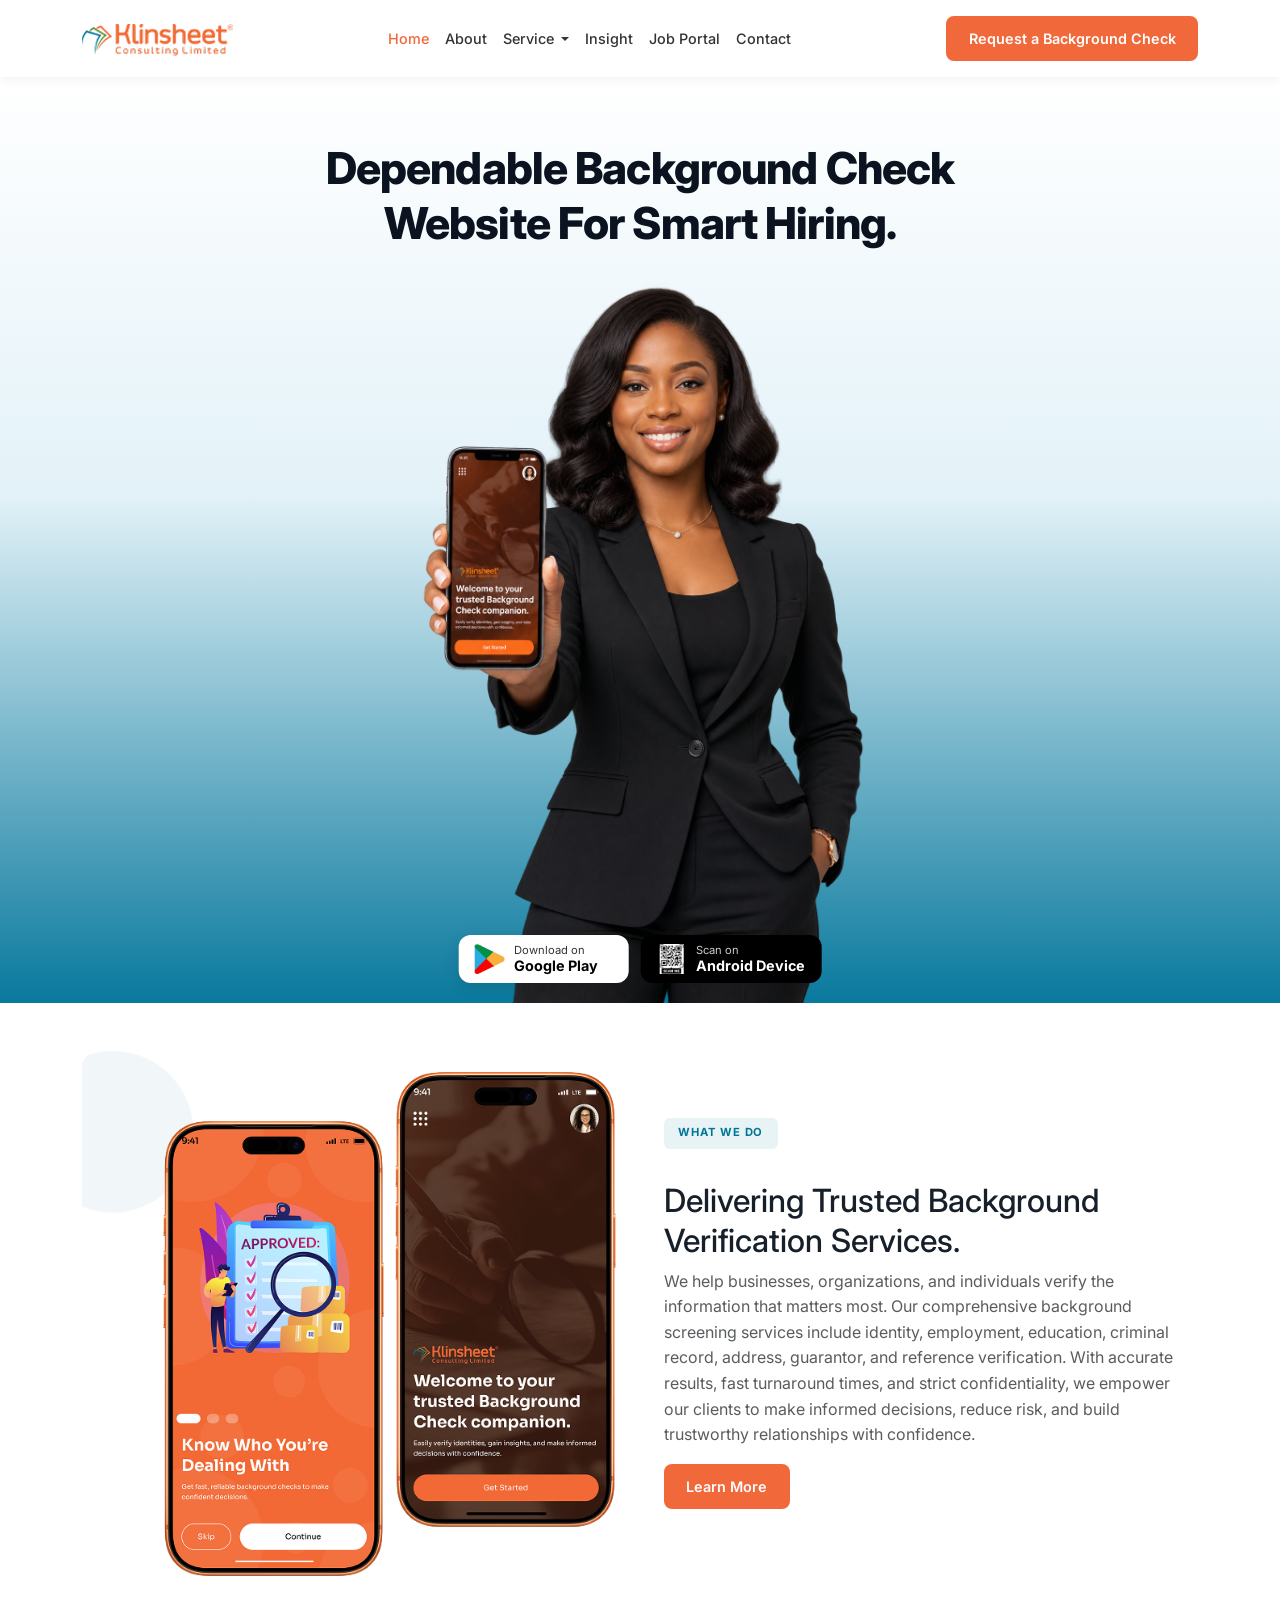
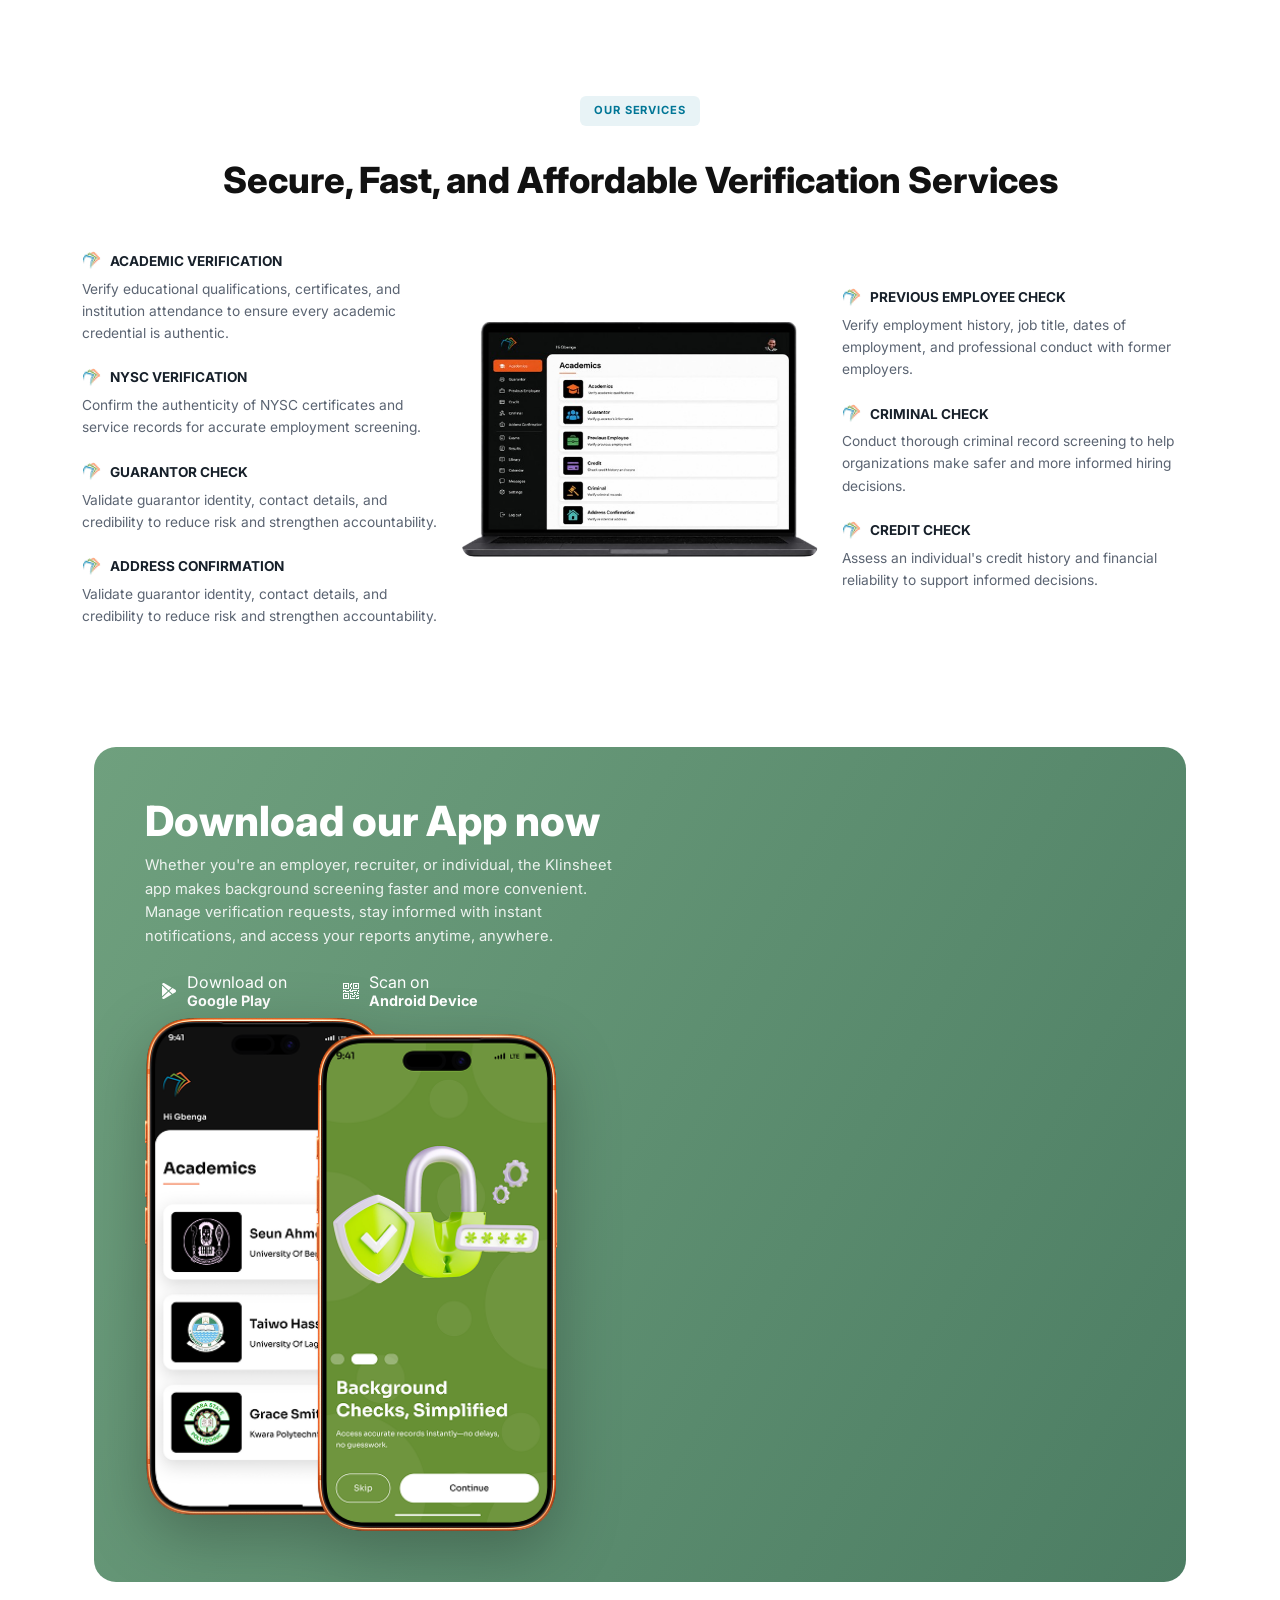
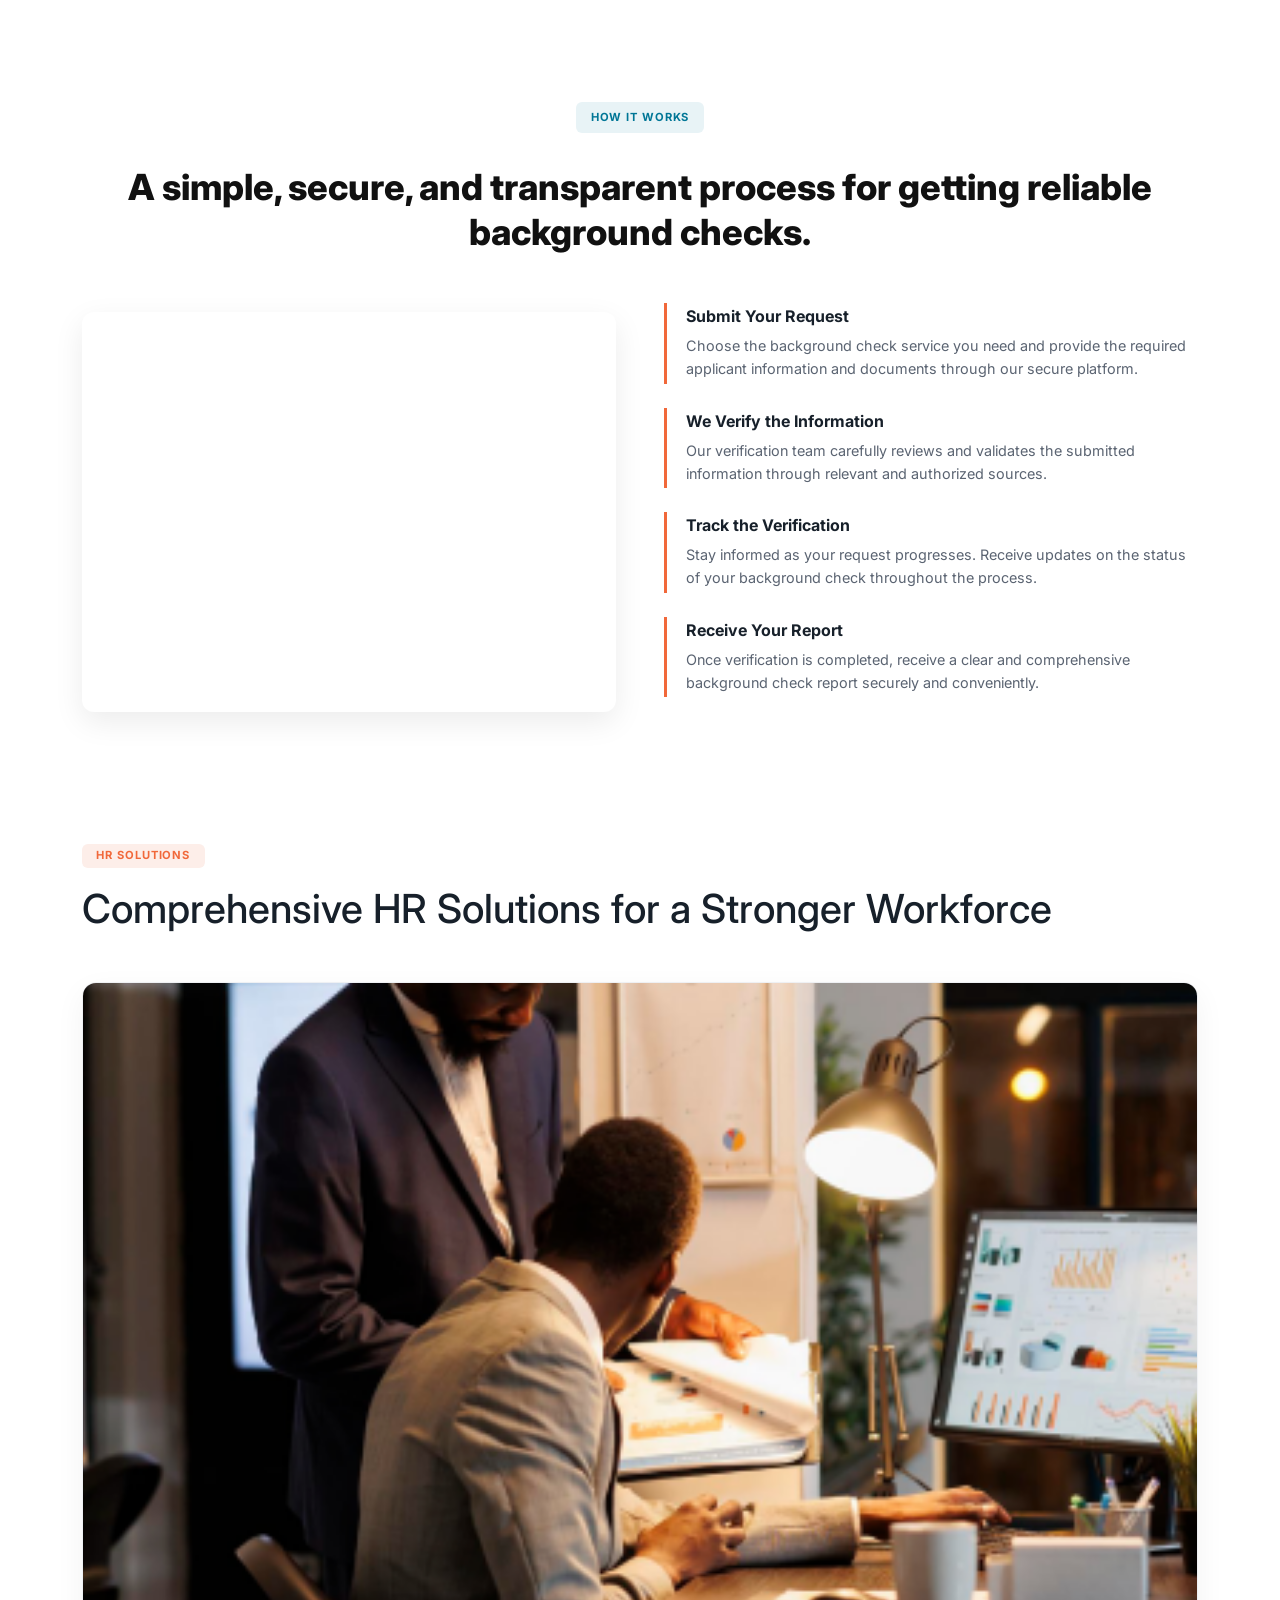
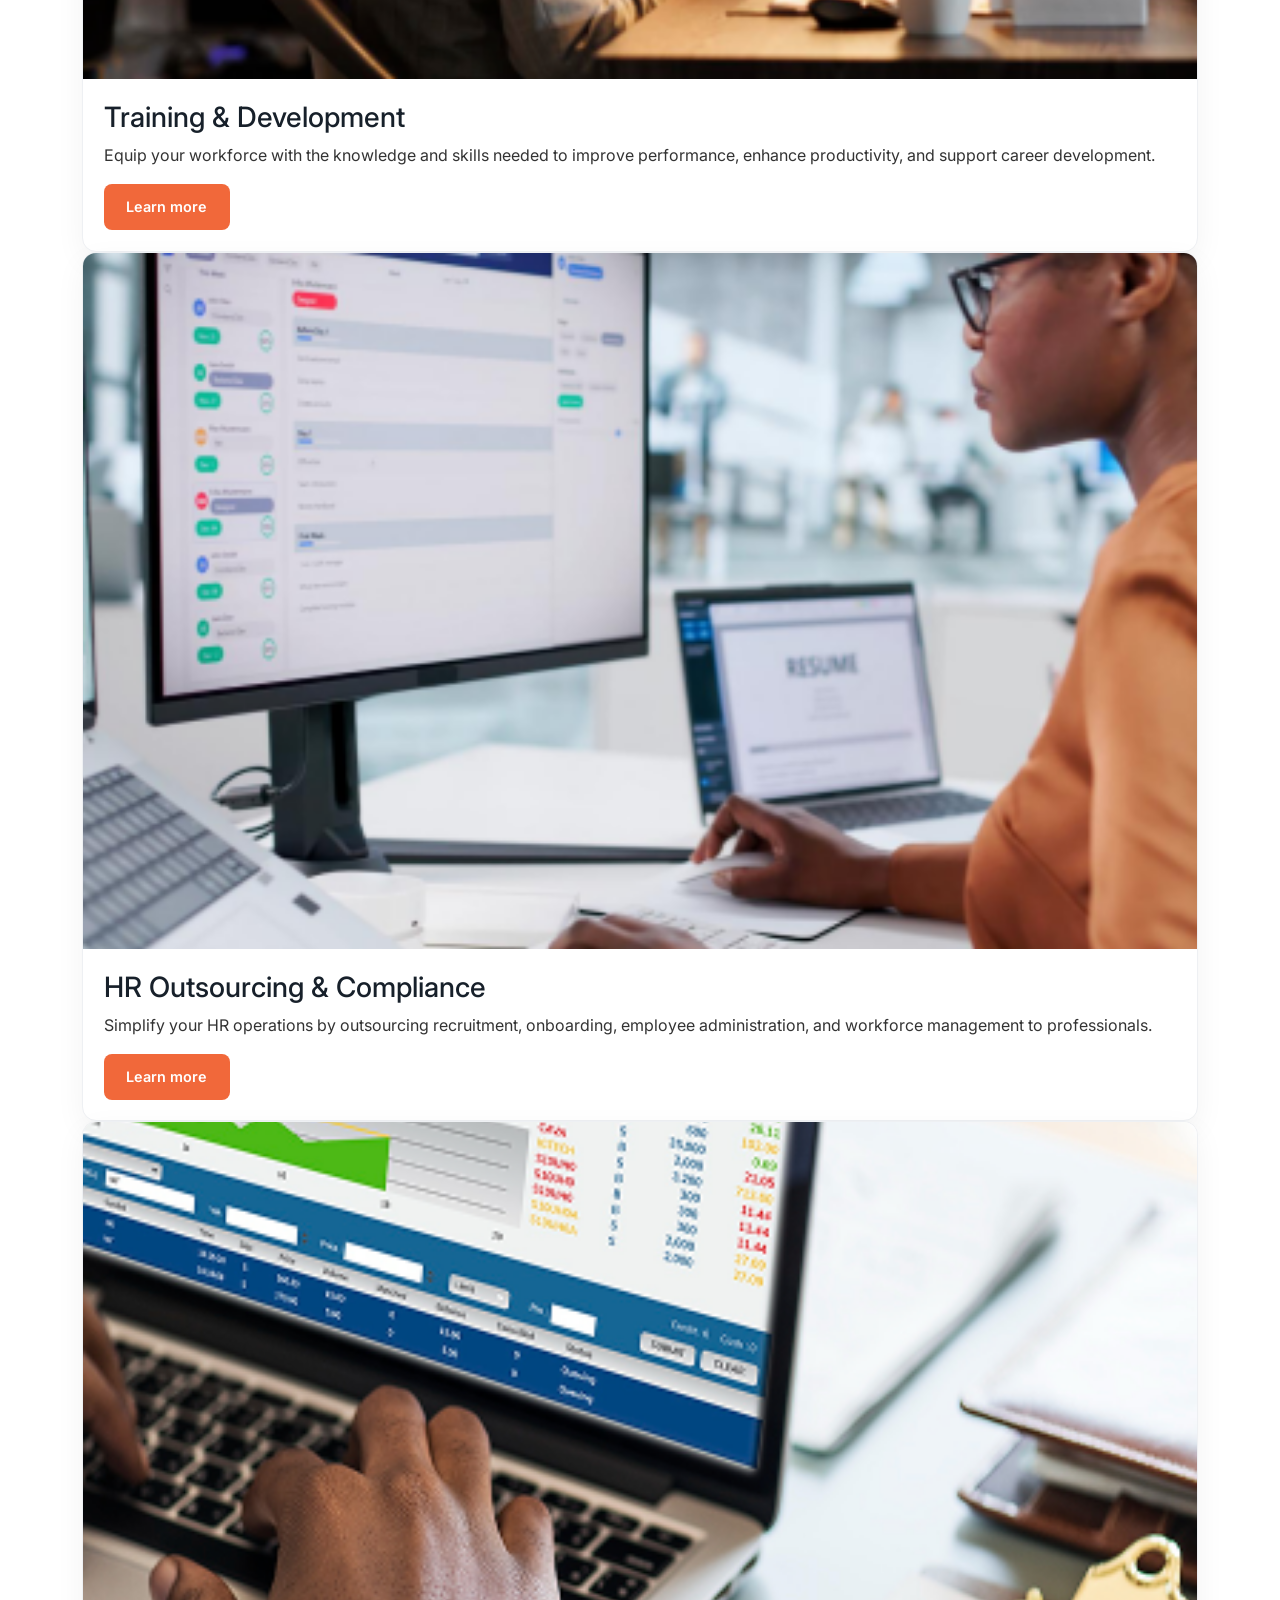
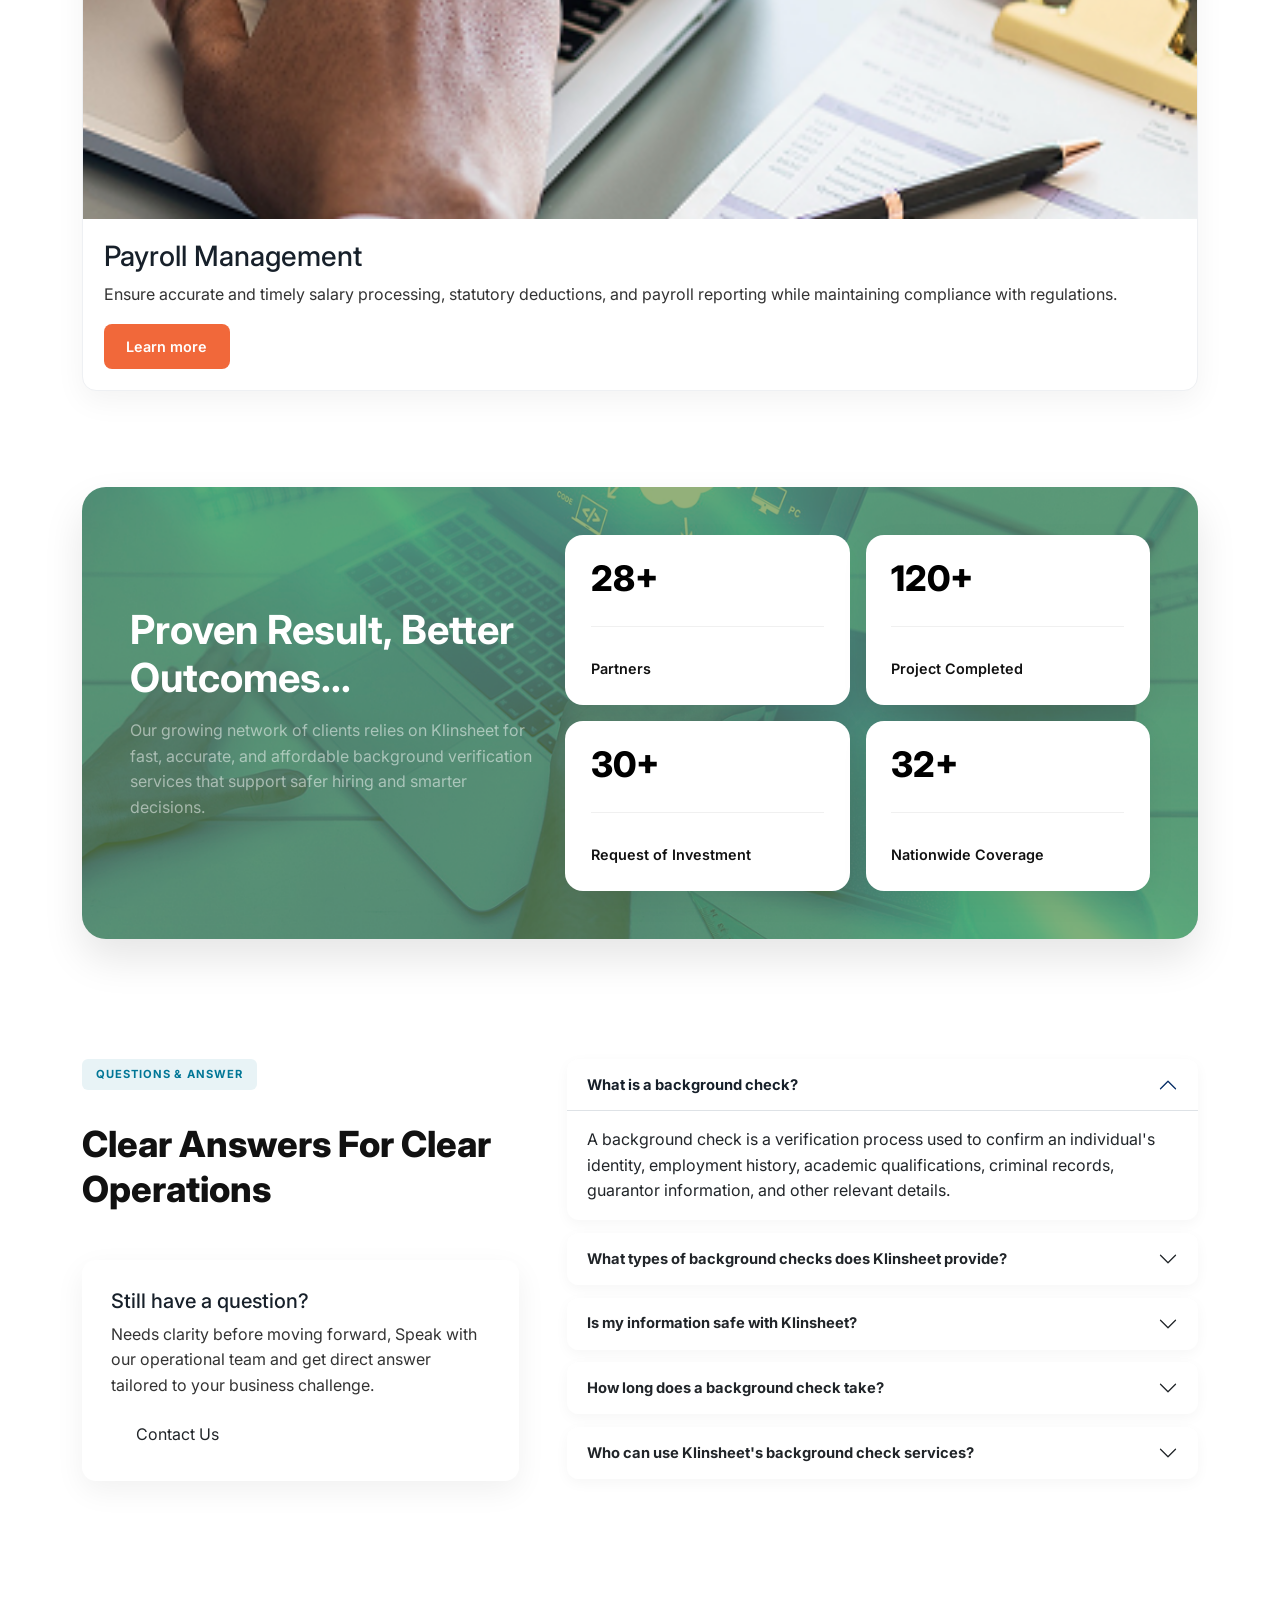
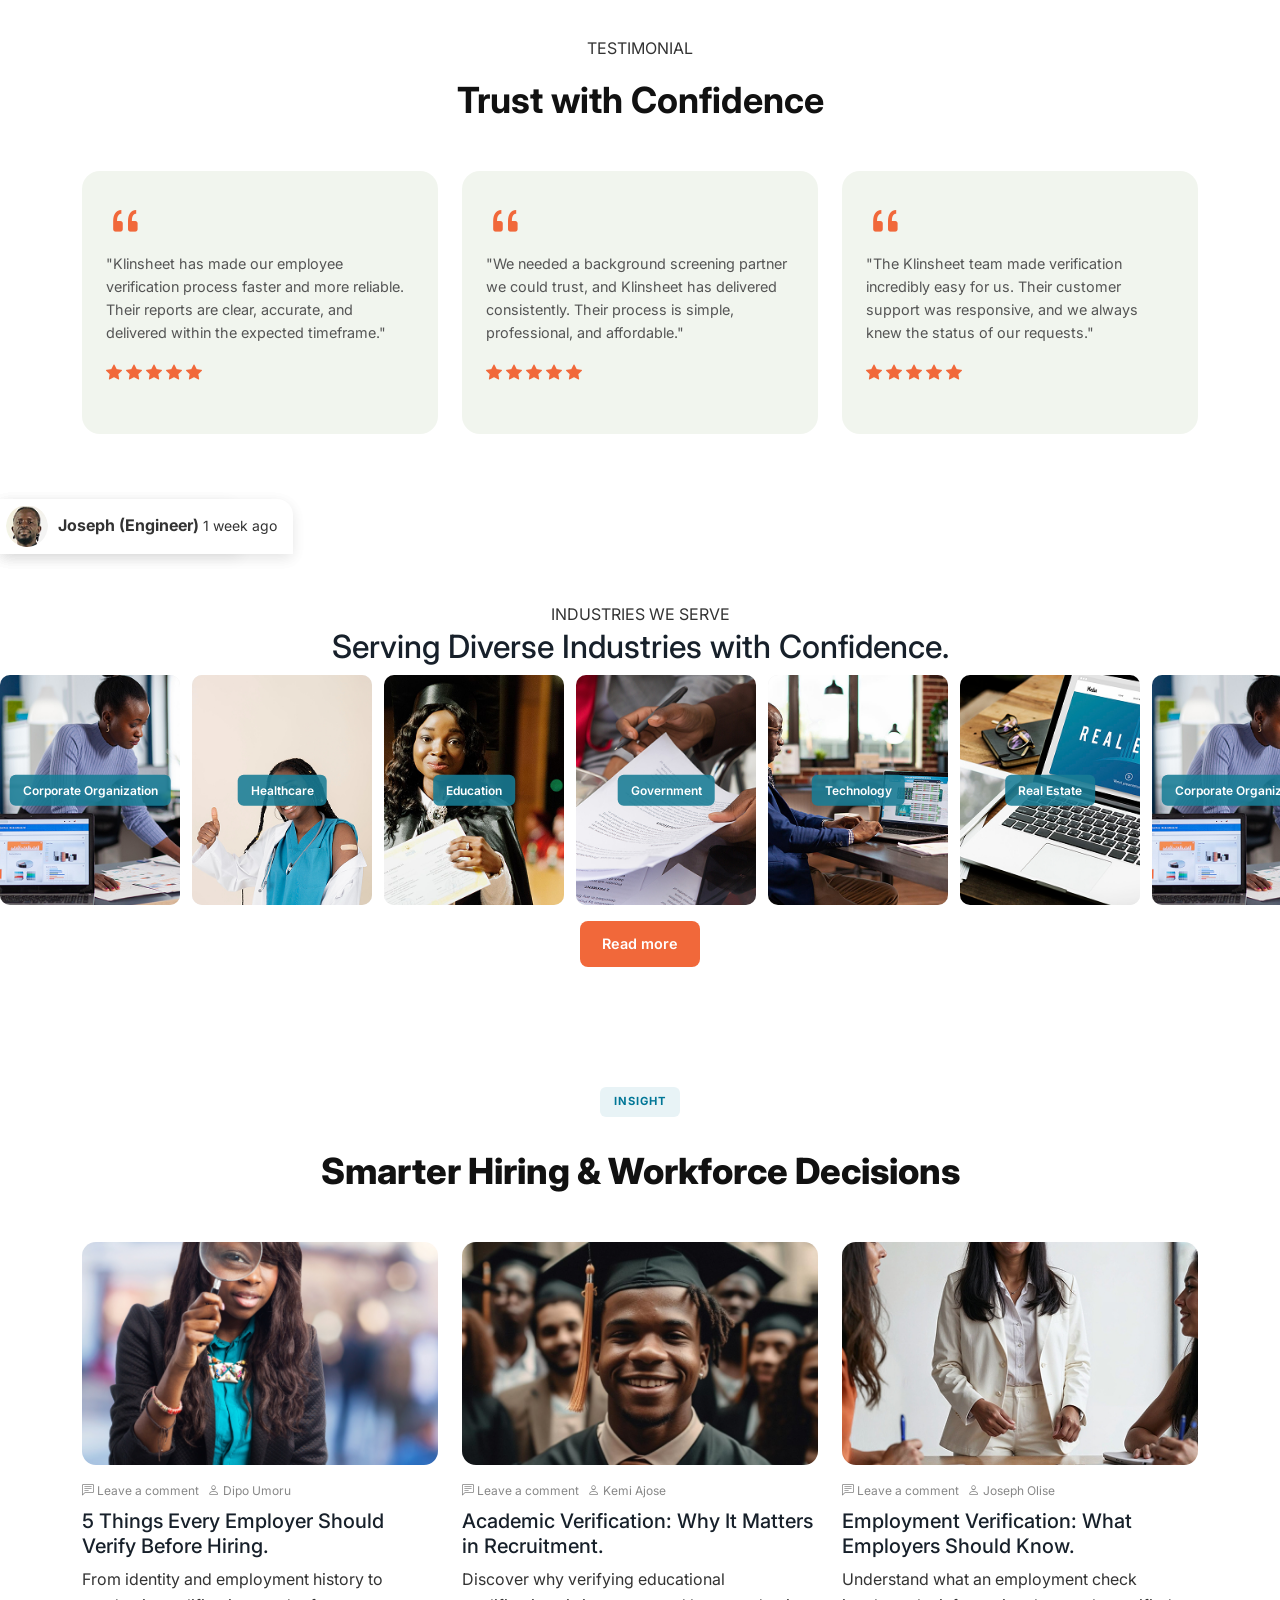
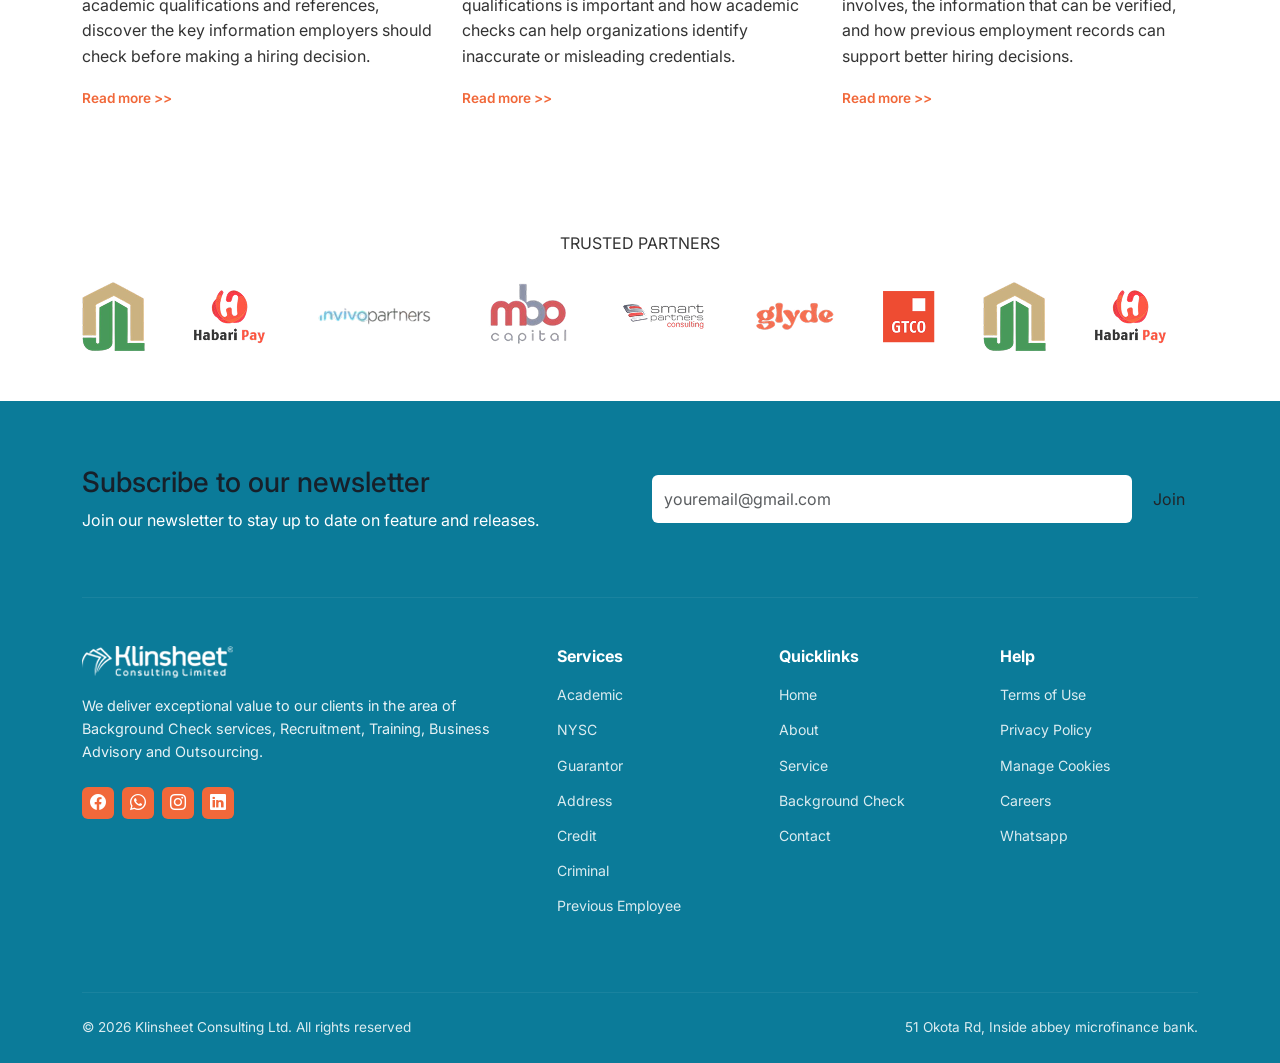
==== commit 5cc592de: "all files edited" ====
--- a/index.html
+++ b/index.html
@@ -5,1454 +5,18 @@
   <meta name="viewport" content="width=device-width, initial-scale=1.0">
   <title>klinsheet - Dependable Background Check Website for Smart Hiring</title>
   
-  <link rel="stylesheet" href="https://cdn.jsdelivr.net/npm/bootstrap-icons@1.11.3/font/bootstrap-icons.min.css">
+  
   <!-- Bootstrap 5.3 CSS -->
 <link href="https://cdn.jsdelivr.net/npm/bootstrap@5.3.3/dist/css/bootstrap.min.css" rel="stylesheet">
 <!-- Bootstrap Icons -->
-<link rel="stylesheet" href="https://cdn.jsdelivr.net/npm/bootstrap-icons@1.11.3/font/bootstrap-icons.css">
+
 <!-- Google Fonts -->
 <link rel="preconnect" href="https://fonts.googleapis.com">
-<link rel="stylesheet" href="hero.css">
-<!-- <link rel="stylesheet" href="style.css"> -->
+<link rel="stylesheet" href="style.css">
 <link href="https://fonts.googleapis.com/css2?family=Baloo+2:wght@500;600;700;800&family=Inter:wght@400;500;600;700&display=swap" rel="stylesheet">
 <link rel="stylesheet" href="https://cdn.jsdelivr.net/npm/bootstrap-icons@1.11.3/font/bootstrap-icons.min.css">
 
-  <style>
-    /* Reset layout defaults */
-    * { box-sizing: border-box; margin: 0; padding: 0; }
-    
-    .main-header {
-      display: flex;
-      align-items: center;
-      justify-content: space-between;
-      padding: 15px 30px;
-      background: #fff;
-      box-shadow: 0 2px 5px rgba(0,0,0,0.1);
-    }
-
-    .main-nav ul {
-      display: flex;
-      list-style: none;
-      gap: 20px;
-    }
-
-    .main-nav a {
-      text-decoration: none;
-      color: #333;
-      padding: 10px 0;
-      display: inline-block;
-    }
-
-    /* 1. CRITICAL: Ensures menu aligns to this container */
-    .main-nav li.dropdown {
-      position: relative;
-    }
-
-    /* 2. Hidden menu state */
-    .dropdown-menu {
-      position: absolute;
-      top: 100%;
-      left: 0;
-      background: #ffffff;
-      min-width: 220px;
-      box-shadow: 0 8px 16px rgba(0,0,0,0.15);
-      list-style: none;
-      padding: 10px 0;
-      border-radius: 4px;
-      z-index: 9999;
-    }
-
-    .dropdown-menu li {
-      display: block;
-    }
-
-    .dropdown-menu li a {
-      display: block;
-      padding: 10px 20px;
-      color: #333;
-    }
-
-    .dropdown-menu li a:hover {
-      background-color: #f5f5f5;
-      color: #ff6600;
-    }
-
-    /* 3. CRITICAL: Reveal state on hovering the parent container */
-    .main-nav li.dropdown:hover > .dropdown-menu {
-      display: block !important;
-    }
-    /* Global Styles */
-    * {
-      box-sizing: border-box;
-      margin: 0;
-      padding: 0;
-      font-family: -apple-system, BlinkMacSystemFont, "Segoe UI", Roboto, Helvetica, Arial, sans-serif;
-    }
-
-    body {
-      color: #333;
-      line-height: 1.6;
-      background-color: #fff;
-    }
-
-    a {
-      text-decoration: none;
-      color: inherit;
-    }
-
-    /* Color Variables */
-    :root {
-      --teal-bg: #007696;
-      --teal-light: #e8f3f6;
-      --green-bg: #80c2a6;
-      --green-light: #edf6f2;
-      --orange-btn: #f1683a;
-      --light-badge-bg: rgba(255, 255, 255, 0.2);
-      --badge-orange-bg: #fdeee9;
-      --badge-orange-text: #f1683a;
-      --card-white: #ffffff;
-    }
-
-    /* Components */
-    .badge-orange{
-      background-color: #D6E9EF80;
-      color: black;
-    }
-    .badge {
-      display: inline-block;
-      padding: 6px 14px;
-      font-size: 11px;
-      font-weight: 700;
-      letter-spacing: 1px;
-      text-transform: uppercase;
-      border-radius: 4px;
-      margin-bottom: 16px;
-    }
-
-    .badge-white {
-      background-color: var(--light-badge-bg);
-      color: #ffffff;
-    }
-    .badge-teal {
-      background-color: var(--teal-light);
-      color: var(--teal-bg);
-    }
-
-    .btn {
-      display: inline-block;
-      padding: 12px 24px;
-      border-radius: 6px;
-      font-weight: 600;
-      font-size: 14px;
-      cursor: pointer;
-      border: none;
-      transition: background 0.2s;
-    }
-
-    .btn-orange {
-      background-color: var(--orange-btn);
-      color: #ffffff;
-    }
-
-    .btn-orange:hover {
-      background-color: green;
-     
-    }
-      .btns {
-      display: inline-block;
-      padding: 12px 24px;
-      border-radius: 6px;
-      font-weight: 600;
-      font-size: 14px;
-      cursor: pointer;
-      border: none;
-      transition: background 0.2s;
-    }
-    .btns-orange {
-      background-color: var(--orange-btn);
-      color: #ffffff;
-    }
-
-      .btns-orange:hover {
-      background-color: green;
-     
-    }
-
-    /* .section-padding {
-      padding: 80px 8%;
-    } */
-
-    /* Header */
-    header {
-      justify-content: space-between;
-      align-items: center;
-      padding: 10px 5%;
-      background-color: #ffffff;
-    }
-
-    .logo img {
-      max-height: 45px;
-      width: auto;
-      display: block;
-    }
-
-    nav ul {
-      display: flex;
-      list-style: none;
-      gap: 24px;
-      font-size: 14px;
-      font-weight: 500;
-    }
-
-    /* Hero Section */
-    .hero-home {
-      background: linear-gradient(180deg, #ffffff 0%, #007696 100%);
-      text-align: center;
-      padding: 60px 8% 0 8%;
-      color: #ffffff;
-      display: flex;
-      flex-direction: column;
-      align-items: center;
-    }
-
-    .hero-home h1 {
-      font-size: 42px;
-      max-width: 680px;
-      line-height: 1.2;
-      font-weight: 700;
-      color: black;
-      margin-bottom: 24px;
-    }
-
-    .hero-img-wrapper {
-      max-width: 480px;
-      margin-top: 20px;
-    }
-
-    .hero-img-wrapper img {
-      width: 100%;
-      height: auto;
-      display: block;
-    }
-
-    /* Section: About Intro */
-    .about-intro {
-      display: flex;
-      align-items: center;
-      gap: 60px;
-      flex-wrap: wrap;
-      background-color: #fff;
-    }
-
-    .about-intro-img {
-      flex: 1;
-      min-width: 300px;
-    }
-
-    .about-intro-img img {
-      width: 100%;
-      border-radius: 12px;
-    }
-
-    .about-intro-text {
-      flex: 1;
-      min-width: 300px;
-    }
-
-    .about-intro-text h2 {
-      font-size: 32px;
-      line-height: 1.2;
-      margin-bottom: 16px;
-    }
-
-    .about-intro-text p {
-      font-size: 14px;
-      color: #555;
-      margin-bottom: 24px;
-    }
-
-    /* Section: Services Grid */
-    .services-section {
-      background-color:#fff;
-      text-align: center;
-    }
-
-    .services-section h2 {
-      font-size: 30px;
-      margin-bottom: 40px;
-    }
-
-    .services-layout {
-      display: grid;
-      grid-template-columns: 1fr 1.5fr 1fr;
-      gap: 30px;
-      align-items: center;
-    }
-
-    .service-list {
-      display: flex;
-      flex-direction: column;
-      gap: 24px;
-      text-align: left;
-    }
-
-    .service-list.right { text-align: left; }
-
-    .service-item h4 {
-      font-size: 15px;
-      color: #111;
-      margin-bottom: 4px;
-    }
-    .service-item p{
-      display: flex;
-      text-align: left;
-    }
-    .service-item p {
-      font-size: 12px;
-      color: #666;
-    }
-
-    .service-center-img img {
-      width: 100%;
-      max-width: 380px;
-      border-radius: 8px;
-    }
-
-
-
-/* Store Buttons Alignment */
-.store-buttons {
-  display: flex;
-  gap: 16px;
-  align-items: center;
-}
-
-/* Reusable Store Badge Base */
-.store-badge {
-  display: inline-flex;
-  align-items: center;
-  gap: 12px;
-  padding: 10px 20px;
-  border-radius: 14px;
-  text-decoration: none;
-  height: 58px;
-  min-width: 195px;
-  box-sizing: border-box;
-  transition: transform 0.2s ease, box-shadow 0.2s ease;
-}
-
-.store-badge:hover {
-  transform: translateY(-2px);
-  box-shadow: 0 8px 18px rgba(0, 0, 0, 0.2);
-}
-
-/* Light Badge (Google Play) */
-.store-badge-light {
-  background-color: #ffffff;
-  color: #111111;
-}
-
-/* Dark Badge (Scan Android) */
-.store-badge-dark {
-  background-color: #000000;
-  color: #ffffff;
-}
-
-.store-badge i {
-  font-size: 28px;
-  flex-shrink: 0;
-}
-
-.store-badge .badge-text {
-  display: flex;
-  flex-direction: column;
-  text-align: left;
-  line-height: 1.2;
-}
-
-.store-badge .small-text {
-  font-size: 11px;
-  letter-spacing: -0.2px;
-  opacity: 0.8;
-}
-
-.store-badge strong {
-  font-size: 15px;
-  font-weight: 700;
-}
-
-/* Right Side Phone Image Container */
-.download-app-phones {
-  position: relative;
-  z-index: 2;
-  margin-right: -30px; /* Pulls phone image slightly to the right */
-}
-
-.phones-img {
-  max-width: 440px;
-  width: 100%;
-  height: auto;
-  display: block;
-  /* Overflows top and bottom container boundaries slightly for 3D effect */
-  margin-top: -30px; 
-  margin-bottom: -30px;
-  filter: drop-shadow(0 20px 30px rgba(0,0,0,0.25));
-}
-
-/* Mobile & Tablet Responsiveness */
-@media (max-width: 991px) {
-  .download-app-card {
-    flex-direction: column;
-    padding: 50px 30px;
-    text-align: center;
-  }
-
-  .download-app-content {
-    max-width: 100%;
-    margin-bottom: 40px;
-  }
-
-  .download-title {
-    font-size: 36px;
-  }
-
-  .store-buttons {
-    justify-content: center;
-  }
-
-  .download-app-phones {
-    margin-right: 0;
-  }
-
-  .phones-img {
-    max-width: 340px;
-    margin: 0 auto;
-  }
-}
-
-@media (max-width: 576px) {
-  .store-buttons {
-    flex-direction: column;
-    width: 100%;
-  }
-
-  .store-badge {
-    width: 100%;
-    justify-content: center;
-  }
-}
-
-    /* How It Works Section */
-    .how-it-works {
-      background-color: var(--green-light);
-    }
-
-    .how-container {
-      display: flex;
-      gap: 50px;
-      align-items: center;
-      flex-wrap: wrap;
-    }
-
-    .how-screen {
-      flex: 1;
-      min-width: 300px;
-    }
-
-    .how-screen img {
-      width: 100%;
-      border-radius: 12px;
-    }
-
-    .how-steps {
-      flex: 1;
-      min-width: 300px;
-      display: flex;
-      flex-direction: column;
-      gap: 20px;
-    }
-
-    .step-box {
-      background: #fff;
-      padding: 16px 20px;
-      border-radius: 8px;
-      border-left: 4px solid var(--teal-bg);
-    }
-
-    .step-box h4 {
-      font-size: 14px;
-      margin-bottom: 4px;
-    }
-
-    .step-box p {
-      font-size: 12px;
-      color: #666;
-    }
-
-    HR Solutions Section
-    .hr-solutions h2 {
-      font-size: 28px;
-      margin-bottom: 30px;
-    }
-
-    .hr-cards {
-      display: grid;
-      grid-template-columns: repeat(auto-fit, minmax(280px, 1fr));
-      gap: 24px;
-    }
-
-    .hr-card {
-      border-radius: 12px;
-      overflow: hidden;
-      box-shadow: 0 4px 12px rgba(0,0,0,0.05);
-      background: #fff;
-    }
-
-    .hr-card img {
-      width: 100%;
-      height: 180px;
-      object-fit: cover;
-    }
-
-    .hr-card-body {
-      padding: 20px;
-    }
-
-    .hr-card-body h3 {
-      font-size: 16px;
-      margin-bottom: 8px;
-    }
-
-    .hr-card-body p {
-      font-size: 12px;
-      color: #666;
-      margin-bottom: 16px;
-    }
-
-    /* =============================================================
-       STATS SECTION STYLING (FIXED & MATCHED TO TARGET DESIGN)
-       ============================================================= */
-    .stats-card {
-      position: relative;
-      border-radius: 24px;
-      overflow: hidden;
-      /* Glowing green radial overlays combined with green gradient and laptop background image */
-      background:
-        url('./images/Group 33382.png') center/cover no-repeat;
-      box-shadow: 0 20px 40px rgba(0, 0, 0, 0.1);
-    }
-
-    .stat-box {
-      background: #ffffff;
-      border-radius: 20px;
-      padding: 32px 28px;
-      display: flex;
-      flex-direction: column;
-      justify-content: space-between;
-      min-height: 180px;
-      box-shadow: 0 10px 30px rgba(0, 0, 0, 0.05);
-    }
-
-    .stat-number {
-      color: #000000;
-      font-weight: 700;
-      font-size: 2.5rem;
-      margin-bottom: 0;
-      line-height: 1;
-    }
-
-    .stat-divider {
-      width: 100%;
-      height: 1px;
-      background-color: #f0f0f0;
-      margin: 20px 0 16px 0;
-    }
-
-    .stat-label {
-      color: #111111;
-      font-weight: 600;
-      font-size: 0.95rem;
-    }
-
-
-   /* =============================================================
-   TESTIMONIALS
-   ============================================================= */
-/* Section Badge */
-.section-badge {
-  background-color: #e2f0e8;
-  color: #333;
-  font-size: 0.8rem;
-  font-weight: 600;
-  padding: 6px 16px;
-  border-radius: 6px;
-  letter-spacing: 0.5px;
-}
-
-.section-title {
-  color: #111;
-  font-size: 2.25rem;
-}
-
-/* Card Container & Layout */
-.testimonial-card-wrapper {
-  position: relative;
-  padding-bottom: 25px;
-}
-
-.testimonial-card {
-  background-color: #f1f5ee; /* Soft Figma light green */
-  border-radius: 20px;
-  padding: 35px 30px 45px 30px;
-  display: flex;
-  flex-direction: column;
-  justify-content: space-between;
-  min-height: 280px;
-  box-shadow: 0 10px 30px rgba(0, 0, 0, 0.03);
-}
-
-/* Quote Icon Styling */
-.quote-icon {
-  color: #f07444; /* Figma orange */
-  font-size: 3rem;
-  line-height: 1;
-  margin-bottom: 12px;
-}
-
-/* Testimonial Text */
-.testimonial-text {
-  color: #555555;
-  font-size: 0.95rem;
-  line-height: 1.6;
-  margin-bottom: 24px;
-}
-
-/* Stars */
-.stars {
-  color: #f07444;
-  font-size: 1.1rem;
-  display: flex;
-  gap: 4px;
-}
-
-/* Profile Info Block (Positioned Bottom-Left Cutout) */
-.testimonial-author {
-  position: absolute;
-  bottom: 0;
-  left: 0;
-  background-color: #ffffff;
-  padding: 8px 20px 8px 8px;
-  border-top-right-radius: 20px;
-  border-bottom-left-radius: 20px;
-  display: flex;
-  align-items: center;
-  gap: 12px;
-  box-shadow: 0 4px 15px rgba(0, 0, 0, 0.05);
-}
-
-.author-img {
-  width: 44px;
-  height: 44px;
-  border-radius: 50%;
-  object-fit: cover;
-}
-
-.author-name {
-  display: block;
-  font-size: 0.9rem;
-  color: #111;
-  font-weight: 600;
-  line-height: 1.2;
-}
-
-.author-time {
-  display: block;
-  font-size: 0.8rem;
-  color: #888888;
-}
-
-/* Carousel Indicator Bar */
-.carousel-indicator {
-  width: 40px;
-  height: 5px;
-  background-color: #f07444;
-  border-radius: 10px;
-  margin: 0 auto;
-}
-
-  /* Section Background */
-.industries-section {
-  background-color: #f8faf9;
-  padding: 60px 0;
-  overflow: hidden;
-  font-family: 'Inter', sans-serif;
-}
-
-/* Badge Header */
-.section-badge {
-  display: inline-block;
-  background-color: #e2ede5;
-  color: #222222;
-  font-size: 11px;
-  font-weight: 700;
-  letter-spacing: 1px;
-  padding: 6px 16px;
-  border-radius: 6px;
-  text-transform: uppercase;
-}
-
-.section-title {
-  color: #111111;
-  font-size: 32px;
-  font-weight: 800;
-  margin-top: 14px;
-  margin-bottom: 30px;
-}
-
-/* Curved Container Setup */
-.curved-wrapper {
-  position: relative;
-  width: 100%;
-  max-width: 1400px;
-  margin: 0 auto;
-  overflow: hidden;
-  padding: 40px 0;
-}
-
-/* White Oval Masks (Creates the fisheye/curved lens effect) */
-.curve-mask {
-  position: absolute;
-  left: -10%;
-  width: 120%;
-  height: 90px;
-  background-color: #f8faf9; /* Match background color */
-  border-radius: 50%;
-  z-index: 3;
-}
-
-.top-mask {
-  top: -45px;
-}
-
-.bottom-mask {
-  bottom: -45px;
-}
-
-/* Industry Track Grid */
-.industries-track {
-  display: flex;
-  gap: 12px;
-  justify-content: center;
-  align-items: center;
-  padding: 0 20px;
-}
-
-/* Individual Image Card */
-.industry-item {
-  position: relative;
-  flex: 1;
-  min-width: 180px;
-  height: 380px;
-  border-radius: 12px;
-  overflow: hidden;
-  box-shadow: 0 4px 15px rgba(0, 0, 0, 0.08);
-}
-
-.industry-item img {
-  width: 100%;
-  height: 100%;
-  object-fit: cover;
-  display: block;
-}
-
-/* Overlay Pill Badges */
-.industry-badge {
-  position: absolute;
-  top: 50%;
-  left: 50%;
-  transform: translate(-50%, -50%);
-  background-color: rgba(36, 123, 160, 0.75); /* Semi-transparent Teal */
-  color: #ffffff;
-  padding: 8px 18px;
-  border-radius: 8px;
-  font-size: 0.85rem;
-  font-weight: 600;
-  white-space: nowrap;
-  backdrop-filter: blur(4px);
-  z-index: 2;
-}
-
-/* Button */
-.btn-read-more {
-  display: inline-block;
-  background-color: #f1683a; /* Orange accent */
-  color: #ffffff;
-  padding: 12px 32px;
-  border-radius: 10px;
-  font-weight: 600;
-  font-size: 0.95rem;
-  text-decoration: none;
-  transition: background-color 0.2s ease, transform 0.2s ease;
-}
-
-.btn-read-more:hover {
-  background-color: #d95326;
-  color: #ffffff;
-  transform: translateY(-2px);
-}
-
-/* Responsive adjustments */
-@media (max-width: 992px) {
-  .industries-track {
-    overflow-x: auto;
-    justify-content: flex-start;
-    padding-bottom: 15px;
-  }
   
-  .industry-item {
-    flex: 0 0 220px;
-  }
-  
-  .curve-mask {
-    display: none; /* Hide curve on mobile for better scroll performance */
-  }
-}
-/* =========================================
-   INDUSTRIES SECTION
-========================================= */
-.industries-section {
-    width: 100%;
-    margin: 0 auto;
-    background: #ffffff;
-    /* padding: 30px 0 20px; */
-    text-align: center;
-    overflow: hidden;
-}
-
-/* =========================================
-   SMALL LABEL & TITLE
-========================================= */
-.section-tag {
-    display: inline-block;
-    background: #e8eef1;
-    padding: 4px 12px;
-    border-radius: 3px;
-    font-size: 11px;
-    font-weight: 600;
-    letter-spacing: 0.5px;
-    color: #4a5568;
-    margin-bottom: 12px;
-}
-
-.industries-section h2 {
-    margin: 0 0 25px 0;
-    font-size: 26px;
-    font-weight: 700;
-    color: #111;
-    line-height: 1.3;
-}
-
-/* =========================================
-   CAROUSEL WINDOW & FISHEYE MASK
-========================================= */
-.industry-carousel {
-    position: relative;
-    width: 100%;
-    height: 230px;
-    margin: 0 auto;
-    overflow: hidden;
-    /* Applies SVG curved mask */
-    clip-path: url(#fisheye-clip);
-    -webkit-clip-path: url(#fisheye-clip);
-}
-
-/* =========================================
-   MOVING TRACK
-========================================= */
-.industry-track {
-    display: flex;
-    align-items: center;
-    gap: 12px;
-    width: max-content;
-    height: 100%;
-    animation: industrySlide 22s linear infinite;
-}
-
-.industry-carousel:hover .industry-track {
-    animation-play-state: paused;
-}
-
-@keyframes industrySlide {
-    0% {
-        transform: translateX(0);
-    }
-    100% {
-        /* Translates exact width of 1 complete set (6 cards + gaps) */
-        transform: translateX(calc(-50% - 6px));
-    }
-}
-
-/* =========================================
-   IMAGE CARDS
-========================================= */
-.industry-card {
-    position: relative;
-    width: 180px;
-    height: 100%;
-    flex: 0 0 180px;
-    overflow: hidden;
-    background: #eee;
-}
-
-.industry-card img {
-    width: 100%;
-    height: 100%;
-    object-fit: cover;
-    display: block;
-}
-
-/* =========================================
-   IMAGE LABEL
-========================================= */
-.industry-card span {
-    position: absolute;
-    left: 50%;
-    top: 50%;
-    transform: translate(-50%, -50%);
-    white-space: nowrap;
-    background: rgba(25, 125, 150, 0.85);
-    color: #ffffff;
-    padding: 6px 14px;
-    border-radius: 4px;
-    font-size: 12px;
-    font-weight: 500;
-    z-index: 5;
-    box-shadow: 0 2px 6px rgba(0,0,0,0.15);
-}
-
-/* =========================================
-   READ MORE BUTTON
-========================================= */
-.read-more {
-    position: relative;
-    z-index: 20;
-    margin-top: 15px;
-    border: none;
-    background: #ff7043;
-    color: white;
-    padding: 9px 22px;
-    border-radius: 6px;
-    font-size: 13px;
-    font-weight: 600;
-    cursor: pointer;
-    transition: background 0.2s ease;
-}
-
-.read-more:hover {
-    background: #f45d30;
-}
-/* =========================================
-   CAROUSEL CONCAVE MASK
-========================================= */
-.industry-carousel {
-    position: relative;
-    width: 100%;
-    height: 260px; /* Increased height to allow full vertical range */
-    margin: 10px auto;
-    overflow: hidden;
-    
-    /* Applies the center-dipping concave curve */
-    clip-path: url(#fisheye-clip);
-    -webkit-clip-path: url(#fisheye-clip);
-}
-
-.industry-track {
-    display: flex;
-    align-items: center;
-    gap: 12px;
-    width: max-content;
-    height: 100%;
-    animation: industrySlide 22s linear infinite;
-}
-
-.industry-card {
-    position: relative;
-    width: 180px;
-    height: 100%;
-    flex: 0 0 180px;
-    overflow: hidden;
-}
-
-.industry-card img {
-    width: 100%;
-    height: 100%;
-    object-fit: cover;
-    display: block;
-}
-    /* Partners Section */
-.partners-section {
-  background-color: #ffffff;
-  width: 100%;
-}
-
-.partners-badge {
-  display: inline-block;
-  background-color: #e2ede5;
-  color: #222222;
-  font-size: 11px;
-  font-weight: 700;
-  letter-spacing: 1px;
-  padding: 6px 16px;
-  border-radius: 6px;
-  text-transform: uppercase;
-}
-
-/* Wrapper and Responsive Item Grid */
-.partners-logos-wrapper {
-  width: 100%;
-  margin-top: 1rem;
-}
-
-.partner-item {
-  display: flex;
-  align-items: center;
-  justify-content: center;
-  padding: 10px;
-}
-
-.partner-img {
-  max-width: 120px; /* Constrains logo size on desktop */
-  width: 100%;
-  height: auto;
-  object-fit: contain;
-  opacity: 0.8;
-  transition: opacity 0.3s ease, filter 0.3s ease;
-}
-
-/* Screen Size Adjustments */
-@media (max-width: 768px) {
-  .partner-item {
-    flex: 0 1 calc(33.333% - 1.5rem); /* Displays 3 logos per row on mobile screens */
-  }
-  
-  .partner-img {
-    max-width: 90px;
-  }
-}
-
-@media (max-width: 480px) {
-  .partner-item {
-    flex: 0 1 calc(50% - 1rem); /* Displays 2 logos per row on smaller mobile devices */
-  }
-}
-/* =========================================================
-   INSIGHT / BLOG SECTION
-========================================================= */
-.insight-section {
-  background-color: #ffffff;
-}
-
-/* Eyebrow / Section Badge */
-.section-eyebrow {
-  display: inline-block;
-  background-color: #e2ede5;
-  color: #222222;
-  font-size: 11px;
-  font-weight: 700;
-  letter-spacing: 1px;
-  padding: 6px 16px;
-  border-radius: 6px;
-  text-transform: uppercase;
-}
-
-/* Section Title */
-.section-title {
-  color: #111111;
-  font-size: 32px;
-  font-weight: 800;
-  line-height: 1.2;
-}
-
-/* Card Container */
-.blog-card {
-  display: flex;
-  flex-direction: column;
-  height: 100%;
-}
-
-/* Image Wrapper */
-.blog-img-wrap {
-  width: 100%;
-  height: 220px;
-  border-radius: 16px;
-  overflow: hidden;
-  margin-bottom: 16px;
-}
-
-.blog-img-wrap img {
-  width: 100%;
-  height: 100%;
-  object-fit: cover;
-  transition: transform 0.3s ease;
-}
-
-/* Subtle image zoom on hover */
-.blog-card:hover .blog-img-wrap img {
-  transform: scale(1.04);
-}
-
-/* Metadata (Comment icon & Author) */
-.blog-meta {
-  font-size: 0.8rem;
-  color: #777777;
-  margin-bottom: 10px;
-  display: flex;
-  align-items: center;
-  gap: 4px;
-}
-
-.blog-meta i {
-  color: #888888;
-  font-size: 0.85rem;
-}
-
-/* Post Title */
-.blog-card h5 {
-  font-size: 1.1rem;
-  font-weight: 700;
-  color: #111111;
-  line-height: 1.4;
-  margin-bottom: 10px;
-}
-
-/* Post Description */
-.blog-card p {
-  font-size: 0.88rem;
-  color: #555555;
-  line-height: 1.6;
-  margin-bottom: 16px;
-  flex-grow: 1; /* Pushes the 'Read more' link to the bottom evenly */
-}
-
-/* Read More Link */
-.read-more-link {
-  color: #f1683a; /* Accent Orange */
-  font-size: 0.88rem;
-  font-weight: 600;
-  text-decoration: none;
-  transition: color 0.2s ease, transform 0.2s ease;
-  display: inline-block;
-}
-
-.read-more-link:hover {
-  color: #d95326;
-  transform: translateX(3px);
-}
-    /* Client Logos Bar */
-    .logos-bar {
-      padding: 30px 8%;
-      display: flex;
-      justify-content: space-between;
-      align-items: center;
-      opacity: 0.6;
-      flex-wrap: wrap;
-      gap: 20px;
-    }
-
-    .logos-bar img {
-      max-height: 28px;
-      filter: grayscale(100%);
-    }
-
-/* Footer Base Background & Colors */
-.site-footer {
-  background-color: #0b7b99; /* Exact teal color from image */
-  color: #ffffff;
-  padding-top: 4rem;
-  padding-bottom: 1rem;
-  font-family: inherit;
-}
-
-/* Horizontal Dividers */
-.footer-divider {
-  border-color: rgba(255, 255, 255, 0.25);
-  opacity: 1;
-}
-
-/* Newsletter Styles */
-.newsletter-title {
-  font-size: 1.85rem;
-  font-weight: 700;
-  color: #ffffff;
-}
-
-.newsletter-text {
-  color: rgba(255, 255, 255, 0.85);
-  font-size: 0.95rem;
-  line-height: 1.4;
-}
-
-.newsletter-input {
-  max-width: 380px;
-  height: 48px;
-  border-radius: 4px;
-  border: none;
-  padding-left: 1rem;
-  font-size: 0.95rem;
-}
-
-.newsletter-input::placeholder {
-  color: #b0b0b0;
-}
-
-.btn-newsletter {
-  background-color: #f26522; /* Brand orange color */
-  color: #ffffff;
-  font-weight: 600;
-  padding: 0 1.75rem;
-  height: 48px;
-  border-radius: 6px;
-  border: none;
-  transition: background-color 0.2s ease;
-}
-
-.btn-newsletter:hover {
-  background-color: #d95316;
-  color: #ffffff;
-}
-
-/* Logo & Content */
-.footer-logo {
-  max-height: 45px;
-  width: auto;
-  filter: brightness(0) invert(1); /* Makes the logo white if SVG/transparent, or remove filter if image is already white */
-}
-
-.footer-description {
-  color: rgba(255, 255, 255, 0.9);
-  font-size: 0.92rem;
-  line-height: 1.6;
-}
-
-/* Social Icon Boxes */
-.social-box {
-  display: inline-flex;
-  align-items: center;
-  justify-content: center;
-  width: 32px;
-  height: 32px;
-  background-color: #f26522;
-  color: #ffffff;
-  border-radius: 4px;
-  text-decoration: none;
-  font-size: 1rem;
-  transition: transform 0.2s ease;
-}
-
-.social-box:hover {
-  color: #ffffff;
-  transform: translateY(-2px);
-}
-
-/* Link Columns */
-.footer-heading {
-  font-size: 1.05rem;
-  font-weight: 700;
-  margin-bottom: 1.25rem;
-  color: #ffffff;
-}
-
-.footer-links {
-  list-style: none;
-  padding-left: 0;
-  margin-bottom: 0;
-}
-
-.footer-links li {
-  margin-bottom: 0.75rem;
-}
-
-.footer-links a {
-  color: rgba(255, 255, 255, 0.85);
-  text-decoration: none;
-  font-size: 0.92rem;
-  transition: color 0.2s ease;
-}
-
-.footer-links a:hover {
-  color: #ffffff;
-  text-decoration: underline;
-}
-
-/* Bottom Bar */
-.footer-bottom-text {
-  color: rgba(255, 255, 255, 0.85);
-  font-size: 0.88rem;
-}
-
-    /* DOWNLOAD APP SECTION */
-    .download-app-section {
-      padding: 60px 8%;
-    }
-
-    .download-app-card {
-      background: var(--green-bg, #80c2a6);
-      border-radius: 24px;
-      position: relative;
-      display: flex;
-      align-items: center;
-      justify-content: space-between;
-      padding: 60px;
-      min-height: 380px;
-      overflow: visible;
-    }
-
-    .download-app-content {
-      max-width: 520px;
-      color: #ffffff;
-      z-index: 2;
-    }
-
-    .download-title {
-      font-size: 44px;
-      font-weight: 800;
-      line-height: 1.1;
-      margin-bottom: 20px;
-      color: #ffffff;
-    }
-
-    .download-text {
-      font-size: 14px;
-      line-height: 1.6;
-      opacity: 0.95;
-      margin-bottom: 32px;
-    }
-
-    /* Store Buttons */
-    .store-buttons {
-      display: flex;
-      gap: 16px;
-      flex-wrap: wrap;
-    }
-
-    .store-badge {
-      display: inline-flex;
-      align-items: center;
-      gap: 12px;
-      padding: 10px 20px;
-      border-radius: 10px;
-      text-decoration: none;
-      transition: transform 0.2s ease, opacity 0.2s ease;
-    }
-
-    .store-badge:hover {
-      transform: translateY(-2px);
-    }
-
-    .store-badge-light {
-      background-color: #ffffff;
-      color: #111111;
-    }
-
-    .store-badge-light i {
-      font-size: 26px;
-      color: #007696;
-    }
-
-    .store-badge-dark {
-      background-color: #000000;
-      color: #ffffff;
-    }
-
-    .store-badge-dark i {
-      font-size: 24px;
-      color: #ffffff;
-    }
-
-    .badge-text {
-      display: flex;
-      flex-direction: column;
-      line-height: 1.2;
-    }
-
-    .badge-text .small-text {
-      font-size: 10px;
-      text-transform: uppercase;
-      letter-spacing: 0.5px;
-      opacity: 0.8;
-    }
-
-    .badge-text strong {
-      font-size: 14px;
-      font-weight: 700;
-    }
-
-    /* Overlapping Phones Positioning */
-    .download-app-phones {
-      position: absolute;
-      right: 40px;
-      bottom: -20px;
-      top: -40px;
-      width: 450px;
-      z-index: 3;
-      display: flex;
-      align-items: center;
-      justify-content: flex-end;
-    }
-
-    .phones-img {
-      height: 118%;
-      width: auto;
-      object-fit: contain;
-      filter: drop-shadow(0 15px 30px rgba(0, 0, 0, 0.15));
-    }
-
-    /* Mobile & Tablet Responsiveness */
-    @media (max-width: 991px) {
-      .download-app-card {
-        flex-direction: column;
-        padding: 40px 24px;
-        text-align: center;
-        overflow: hidden;
-      }
-
-      .download-app-content {
-        max-width: 100%;
-      }
-
-      .download-title {
-        font-size: 32px;
-      }
-
-      .store-buttons {
-        justify-content: center;
-      }
-
-      .download-app-phones {
-        position: relative;
-        right: auto;
-        top: auto;
-        bottom: auto;
-        width: 100%;
-        max-width: 320px;
-        margin-top: 30px;
-      }
-
-      .phones-img {
-        height: auto;
-        width: 100%;
-      }
-    }
-
-    /* Responsive Design */
-    @media (max-width: 850px) {
-      nav { display: none; }
-      .services-layout { grid-template-columns: 1fr; }
-      .app-cta { flex-direction: column; text-align: center; gap: 20px; }
-      .footer-content { grid-template-columns: 1fr 1fr; }
-      .hero-home h1 { font-size: 32px; }
-    }
-  </style>
 </head>
 <body>
 
@@ -1461,7 +25,7 @@
 ========================================================= -->
 <header class="site-header">
   <nav class="navbar navbar-expand-lg navbar-light bg-white py-3">
-    <div class="container-fluid">
+    <div class="container">
       <a class="navbar-brand" href="#home">
         <img src="images/klinsheet logo 1.png" alt="Klinsheet Logo" class="logo-img">
       </a>
@@ -1485,14 +49,14 @@
     <li><a class="dropdown-item" href="nysc verification.html">NYSC Verification</a></li>
     <li><a class="dropdown-item" href="address confirmation.html">Address Confirmation</a></li>
     <li><a class="dropdown-item" href="credit check.html">Credit Check</a></li>
-    <li><a class="dropdown-item active" href="criminal check.html">Criminal Check</a></li>
+    <li><a class="dropdown-item active" href="criminal ceck.html">Criminal Check</a></li>
   </ul>
 </li>
           <li class="nav-item"><a class="nav-link" href="#insight">Insight</a></li>
           <li class="nav-item"><a class="nav-link" href="#jobs">Job Portal</a></li>
           <li class="nav-item"><a class="nav-link" href="#contact">Contact</a></li>
         </ul>
-        <a href="request background check.html" class="btn btn-cta px-4 py-2 fw-bold text-white d-block d-lg-inline-block text-center mt-3 mt-lg-0 btn-orange">Request a Background Check</a>
+        <a href="request background check.html" class="btn-orange ms-lg-3 mt-3 mt-lg-0">Request a Background Check</a>
       </div>
     </div>
   </nav>
@@ -1509,7 +73,7 @@
   <div class="hero-visual">
     <div class="hero-person-wrapper">
       <div class="hero-img-container">
-        <img src="images/lady-with-phone.png" alt="Klinsheet background check professional" class="hero-person">
+        <img src="images/lady-with-phone.png" alt="Klinsheet background check professional" class="img-fluid hero-person">
       </div>
 
       <!-- Badges overlapping the lower portion of the image -->
@@ -1535,17 +99,7 @@
     </div>
   </div>
 </section>
-  <section class="section-padding container-fluid about-intro m-0 p-0 py-5 my-5">
-    <div class="about-intro-img">
-      <img src="images/Group 33368.png" alt="Mobile App Screen">
-    </div>
-    <div class="about-intro-text">
-      <span class="badge badge-orange">WHAT WE DO</span>
-      <h2>Delivering Trusted Background Verification Services.</h2>
-      <p>We help businesses, organizations, and individuals verify the information that matters most. Our comprehensive background screening services include identity, employment, education, criminal record, address, guarantor, and reference verification. With accurate results, fast turnaround times, and strict confidentiality, we empower our clients to make informed decisions, reduce risk, and build trustworthy relationships with confidence.</p>
-      <button class="btns btn-orange">Learn More</button>
-    </div>
-  </section>
+  <section class="py-5"><div class="container"><div class="row align-items-center g-5"><div class="col-lg-6 text-center"><img class="img-fluid rounded-4" src="images/Group 33368.png" alt="Mobile App Screen"></div><div class="col-lg-6"><span class="section-eyebrow">WHAT WE DO</span><h2 class="mt-3">Delivering Trusted Background Verification Services.</h2><p class="text-muted">We help businesses, organizations, and individuals verify the information that matters most. Our comprehensive background screening services include identity, employment, education, criminal record, address, guarantor, and reference verification. With accurate results, fast turnaround times, and strict confidentiality, we empower our clients to make informed decisions, reduce risk, and build trustworthy relationships with confidence.</p><a href="About.html" class="btn-orange">Learn More</a></div></div></div></section>
 
   <!-- =========================================================
      OUR SERVICES
@@ -1555,26 +109,26 @@
   <div class="container py-4">
     <div class="text-center mb-5">
       <span class="section-eyebrow">OUR SERVICES</span>
-      <h2 class="section-title mt-3">Secure, Fast, and Affordable<br>Verification Services</h2>
+      <h2 class="section-title mt-3">Secure, Fast, and Affordable Verification Services</h2>
     </div>
 
     <div class="row align-items-center g-4">
       <!-- Left column -->
       <div class="col-lg-4 order-2 order-lg-1">
         <div class="service-item mb-4">
-          <h6><img src="images/klinsheet logo 1 (1).png" alt="">ACADEMIC VERIFICATION</h6>
+          <h6><img class="img-fluid" src="images/klinsheet logo 1 (1).png" alt="">ACADEMIC VERIFICATION</h6>
           <p>Verify educational qualifications, certificates, and institution attendance to ensure every academic credential is authentic.</p>
         </div>
         <div class="service-item mb-4">
-          <h6><img src="images/klinsheet logo 1 (1).png" alt="">NYSC VERIFICATION</h6>
-          <p>Confirm the authenticity of NYSC certificates and<br> service records for accurate employment screening.</p>
+          <h6><img class="img-fluid" src="images/klinsheet logo 1 (1).png" alt="">NYSC VERIFICATION</h6>
+          <p>Confirm the authenticity of NYSC certificates and  service records for accurate employment screening.</p>
         </div>
         <div class="service-item mb-4">
-          <h6><img src="images/klinsheet logo 1 (1).png" alt=""> GUARANTOR CHECK</h6>
+          <h6><img class="img-fluid" src="images/klinsheet logo 1 (1).png" alt=""> GUARANTOR CHECK</h6>
           <p>Validate guarantor identity, contact details, and credibility to reduce risk and strengthen accountability.</p>
         </div>
         <div class="service-item">
-          <h6><img src="images/klinsheet logo 1 (1).png" alt="">ADDRESS CONFIRMATION</h6>
+          <h6><img class="img-fluid" src="images/klinsheet logo 1 (1).png" alt="">ADDRESS CONFIRMATION</h6>
           <p>Validate guarantor identity, contact details, and credibility to reduce risk and strengthen accountability.</p>
         </div>
       </div>
@@ -1588,15 +142,15 @@
       <!-- Right column -->
       <div class="col-lg-4 order-3">
         <div class="service-item mb-4">
-          <h6><img src="images/klinsheet logo 1 (1).png" alt="">PREVIOUS EMPLOYEE CHECK</h6>
+          <h6><img class="img-fluid" src="images/klinsheet logo 1 (1).png" alt="">PREVIOUS EMPLOYEE CHECK</h6>
           <p>Verify employment history, job title, dates of employment, and professional conduct with former employers.</p>
         </div>
         <div class="service-item mb-4">
-          <h6><img src="images/klinsheet logo 1 (1).png" alt=""> CHECK</h6>
+          <h6><img class="img-fluid" src="images/klinsheet logo 1 (1).png" alt="">CRIMINAL CHECK</h6>
           <p>Conduct thorough criminal record screening to help organizations make safer and more informed hiring decisions.</p>
         </div>
         <div class="service-item">
-          <h6><img src="images/klinsheet logo 1 (1).png" alt="">CREDIT CHECK</h6>
+          <h6><img class="img-fluid" src="images/klinsheet logo 1 (1).png" alt="">CREDIT CHECK</h6>
           <p>Assess an individual's credit history and financial reliability to support informed decisions.</p>
         </div>
       </div>
@@ -1604,13 +158,10 @@
   </div>
 </section>
   <!-- Download Our App Section -->
-<section class="download-app-section py-5 my-5">
+<section class="py-5"><div class="container">
   <div class="container">
-    <div class="download-app-card">
-      
-      <!-- Left Content -->
-      <div class="download-app-content">
-        <h2 class="download-title">Download<br>our App now</h2>
+    <div class="download-app-card"><div class="row align-items-center g-4"><div class="col-lg-7"><div>
+        <h2 class="download-title">Download our App now</h2>
         <p class="download-text">
           Whether you're an employer, recruiter, or individual, the Klinsheet app makes
           background screening faster and more convenient. Manage verification
@@ -1638,11 +189,9 @@
         </div>
       </div>
 
-      <!-- Right Phone Preview Image -->
-      <div class="download-app-phones">
-        <img src="images/Group 7.png" alt="Klinsheet Mobile App Screens" class="phones-img">
-      </div>
-
+      </div></div><div class="col-lg-5 text-center"><div>
+        <img src="images/Group 7.png" alt="Klinsheet Mobile App Screens" class="img-fluid phones-img">
+      </div></div></div>
     </div>
   </div>
 </section>
@@ -1654,7 +203,7 @@
   <div class="container py-4">
     <div class="text-center mb-5">
       <span class="section-eyebrow">HOW IT WORKS</span>
-      <h2 class="section-title mt-3">A simple, secure, and transparent process<br>for getting reliable background checks.</h2>
+      <h2 class="section-title mt-3">A simple, secure, and transparent process for getting reliable background checks.</h2>
     </div>
 
     <div class="row align-items-center g-5">
@@ -1694,79 +243,71 @@
 <section class="container section-padding hr-solutions-section py-5">
   <div class="mb-5">
   <span class="badge badge-orange">HR SOLUTIONS</span>
-  <h1>Comprehensive HR Solutions for<br> a Stronger Workforce</h1>
+  <h1>Comprehensive HR Solutions for  a Stronger Workforce</h1>
   </div>
   <div class="hr-cards">
     
     <div class="hr-card">
       <div class="hr-card-img-wrap">
-        <img src="images/training.png" alt="Training & Development" class="hr-card-img">
+        <img src="images/training.png" alt="Training & Development" class="img-fluid hr-card-img">
       </div>
       <div class="hr-card-body">
         <h3>Training &amp; Development</h3>
         <p>Equip your workforce with the knowledge and skills needed to improve performance, enhance productivity, and support career development.</p>
-        <a href="#" style="color: var(--orange-btn); font-size: 12px; font-weight: 600;"><button class="btn btn-orange btn-cards">Learn more</button></a>
+        <a href="#" class="btn-orange">Learn more</a>
       </div>
     </div>
 
     <div class="hr-card">
       <div class="hr-card-img-wrap">
-        <img src="images/hr sevices.png" alt="Recruitment &amp; Outsourcing" class="hr-card-img">
+        <img src="images/hr sevices.png" alt="Recruitment &amp; Outsourcing" class="img-fluid hr-card-img">
       </div>
       <div class="hr-card-body">
         <h3>HR Outsourcing &amp; Compliance</h3>
         <p>Simplify your HR operations by outsourcing recruitment, onboarding, employee administration, and workforce management to professionals.</p>
-        <a href="#" style="color: var(--orange-btn); font-size: 12px; font-weight: 600;"><button class="btn btn-orange btn-cards">Learn more</button></a>
+        <a href="#" class="btn-orange">Learn more</a>
       </div>
     </div>
 
     <div class="hr-card">
       <div class="hr-card-img-wrap">
-        <img src="images/419 1.png" alt="Business Advisory" class="hr-card-img">
+        <img src="images/419 1.png" alt="Business Advisory" class="img-fluid hr-card-img">
       </div>
       <div class="hr-card-body">
         <h3>Payroll Management</h3>
         <p>Ensure accurate and timely salary processing, statutory deductions, and payroll reporting while maintaining compliance with regulations.</p>
-        <a href="#" style="color: var(--orange-btn); font-size: 12px; font-weight: 600;"><button class="btn btn-orange btn-cards">Learn more</button></a>
+        <a href="#" class="btn-orange">Learn more</a>
       </div>
     </div>
 
   </div>
 </section>
   <!-- PROVEN RESULTS / STATS SECTION -->
-  <section class="container stats-section section-padding my-5" style="padding-top: 0;">
+  <section class="container stats-section section-padding my-5">
     <div class="stats-card p-4 p-md-5">
-      <div class="row align-items-center g-4" style="display: flex; flex-wrap: wrap; gap: 40px; justify-content: space-between; padding: 40px;">
-        <div class="col-lg-5" style="flex: 1; min-width: 280px; color: #fff;">
-          <h2 class="text-white fw-bold display-6 mb-3" style="font-size: 36px; line-height: 1.2; margin-bottom: 16px;">Proven Result,<br>Better Outcomes...</h2>
-          <p class="text-white-50 mb-0 leading-relaxed" style="font-size: 14px; opacity: 0.85;">
+      <div class="row align-items-center g-4">
+        <div class="col-lg-5">
+          <h2 class="text-white fw-bold display-6 mb-3">Proven Result, Better Outcomes...</h2>
+          <p class="text-white-50 mb-0 leading-relaxed">
             Our growing network of clients relies on Klinsheet for fast, accurate, and affordable background verification services that support safer hiring and smarter decisions.
           </p>
         </div>
 
-        <div class="col-lg-7" style="flex: 1.2; min-width: 300px;">
-          <div class="stat-stat" style="display: grid; grid-template-columns: 1fr 1fr; gap: 20px;">
-            <div class="stat-box">
-              <h3 class="stat-number">28+</h3>
+        <div class="col-lg-7">
+          <div class="row g-3">
+            <div class="col-sm-6"><div class="stat-box h-100"><h3 class="stat-number">28+</h3>
               <div class="stat-divider"></div>
-              <span class="stat-label">Partners</span>
-            </div>
-            <div class="stat-box">
-              <h3 class="stat-number">120+</h3>
+              <span class="stat-label">Partners</span></div></div>
+            <div class="col-sm-6"><div class="stat-box h-100"><h3 class="stat-number">120+</h3>
               <div class="stat-divider"></div>
-              <span class="stat-label">Project Completed</span>
-            </div>
-            <div class="stat-box">
-              <h3 class="stat-number">30+</h3>
+              <span class="stat-label">Project Completed</span></div></div>
+            <div class="col-sm-6"><div class="stat-box h-100"><h3 class="stat-number">30+</h3>
               <div class="stat-divider"></div>
-              <span class="stat-label">Request of Investment</span>
-            </div>
-            <div class="stat-box">
-              <h3 class="stat-number">32+</h3>
+              <span class="stat-label">Request of Investment</span></div></div>
+            <div class="col-sm-6"><div class="stat-box h-100"><h3 class="stat-number">32+</h3>
               <div class="stat-divider"></div>
-              <span class="stat-label">Nationwide Coverage</span>
-            </div>
-          </div>
+              <span class="stat-label">Nationwide Coverage</span></div></div>
+            </div>
         </div>
       </div>
     </div>
@@ -1953,7 +494,7 @@
   </div>
 </section>
 
-<section class="industries-section">
+<section class="industries-section py-5 text-center">
     <div class="section-tag">
         INDUSTRIES WE SERVE
     </div>
@@ -1962,86 +503,75 @@
         Serving Diverse Industries with Confidence.
     </h2>
 
-   <!-- SVG Concave/Fisheye Mask Definition -->
-<svg width="0" height="0" style="position:absolute;">
-  <defs>
-    <clipPath id="fisheye-clip" clipPathUnits="objectBoundingBox">
-      <!-- Curves inward towards the vertical middle -->
-      <path d="M 0,0 Q 0.5,0.2 1,0 L 1,1 Q 0.5,0.8 0,1 Z" />
-    </clipPath>
-  </defs>
-</svg>
-
-    <div class="industry-carousel">
+   <div class="industry-carousel">
         <div class="industry-track">
 
             <div class="industry-card">
-                <img src="images/Rectangle 52.png" alt="Corporate Organization">
+                <img class="img-fluid" src="images/Rectangle 52.png" alt="Corporate Organization">
                 <span>Corporate Organization</span>
             </div>
 
             <div class="industry-card">
-                <img src="images/Rectangle 52 (1).png" alt="Healthcare">
+                <img class="img-fluid" src="images/Rectangle 52 (1).png" alt="Healthcare">
                 <span>Healthcare</span>
             </div>
 
             <div class="industry-card">
-                <img src="images/Rectangle 52 (5).png" alt="Education">
+                <img class="img-fluid" src="images/Rectangle 52 (5).png" alt="Education">
                 <span>Education</span>
             </div>
 
             <div class="industry-card">
-                <img src="images/Rectangle 52 (2).png" alt="Government">
+                <img class="img-fluid" src="images/Rectangle 52 (2).png" alt="Government">
                 <span>Government</span>
             </div>
 
             <div class="industry-card">
-                <img src="images/Rectangle 52 (3).png" alt="Technology">
+                <img class="img-fluid" src="images/Rectangle 52 (3).png" alt="Technology">
                 <span>Technology</span>
             </div>
 
             <div class="industry-card">
-                <img src="images/Rectangle 52 (4).png" alt="Real Estate">
+                <img class="img-fluid" src="images/Rectangle 52 (4).png" alt="Real Estate">
                 <span>Real Estate</span>
             </div>
 
 
             <div class="industry-card">
-                <img src="images/Rectangle 52.png" alt="Corporate Organization">
+                <img class="img-fluid" src="images/Rectangle 52.png" alt="Corporate Organization">
                 <span>Corporate Organization</span>
             </div>
 
             <div class="industry-card">
-                <img src="images/Rectangle 52 (1).png" alt="Healthcare">
+                <img class="img-fluid" src="images/Rectangle 52 (1).png" alt="Healthcare">
                 <span>Healthcare</span>
             </div>
 
             <div class="industry-card">
-                <img src="images/Rectangle 52 (5).png" alt="Education">
+                <img class="img-fluid" src="images/Rectangle 52 (5).png" alt="Education">
                 <span>Education</span>
             </div>
 
             <div class="industry-card">
-                <img src="images/Rectangle 52 (2).png" alt="Government">
+                <img class="img-fluid" src="images/Rectangle 52 (2).png" alt="Government">
                 <span>Government</span>
             </div>
 
             <div class="industry-card">
-                <img src="images/Rectangle 52 (3).png" alt="Technology">
+                <img class="img-fluid" src="images/Rectangle 52 (3).png" alt="Technology">
                 <span>Technology</span>
             </div>
 
             <div class="industry-card">
-                <img src="images/Rectangle 52 (4).png" alt="Real Estate">
+                <img class="img-fluid" src="images/Rectangle 52 (4).png" alt="Real Estate">
                 <span>Real Estate</span>
             </div>
 
         </div>
     </div>
 
-    <button class="read-more">
-        Read more
-    </button>
+    <div class="mt-3"><a href="industries we serve.html" class="btn-orange">
+        Read more</a></div>
 
 </section>
 
@@ -2052,14 +582,14 @@
   <div class="container py-4">
     <div class="text-center mb-5">
       <span class="section-eyebrow">INSIGHT</span>
-      <h2 class="section-title mt-3">Smarter Hiring &amp; Workforce<br> Decisions</h2>
+      <h2 class="section-title mt-3">Smarter Hiring &amp; Workforce  Decisions</h2>
     </div>
 
     <div class="row g-4">
       <div class="col-md-4">
         <article class="blog-card">
           <div class="blog-img-wrap">
-            <img src="images/blog pics.png" alt="5 Things Every Employer Should Verify Before Hiring" class="blog-img">
+            <img src="images/blog pics.png" alt="5 Things Every Employer Should Verify Before Hiring" class="img-fluid blog-img">
           </div>
           <div class="blog-meta"><i class="bi bi-chat-left-text"></i> Leave a comment &nbsp; <i class="bi bi-person"></i> Dipo Umoru</div>
           <h5>5 Things Every Employer Should Verify Before Hiring.</h5>
@@ -2071,7 +601,7 @@
       <div class="col-md-4">
         <article class="blog-card">
           <div class="blog-img-wrap">
-            <img src="images/blog pics (1).png" alt="Academic Verification: Why It Matters in Recruitment" class="blog-img">
+            <img src="images/blog pics (1).png" alt="Academic Verification: Why It Matters in Recruitment" class="img-fluid blog-img">
           </div>
           <div class="blog-meta"><i class="bi bi-chat-left-text"></i> Leave a comment &nbsp; <i class="bi bi-person"></i> Kemi Ajose</div>
           <h5>Academic Verification: Why It Matters in Recruitment.</h5>
@@ -2083,7 +613,7 @@
       <div class="col-md-4">
         <article class="blog-card">
           <div class="blog-img-wrap">
-            <img src="images/419 1 (1).png" alt="Employment Verification: What Employers Should Know" class="blog-img">
+            <img src="images/419 1 (1).png" alt="Employment Verification: What Employers Should Know" class="img-fluid blog-img">
           </div>
           <div class="blog-meta"><i class="bi bi-chat-left-text"></i> Leave a comment &nbsp; <i class="bi bi-person"></i> Joseph Olise</div>
           <h5>Employment Verification: What Employers Should Know.</h5>
@@ -2140,7 +670,7 @@
     <div class="row align-items-center pb-5 pt-2">
       <div class="col-lg-6 mb-3 mb-lg-0">
         <h3 class="newsletter-title mb-2">Subscribe to our newsletter</h3>
-        <p class="newsletter-text mb-0">Join our newsletter to stay up to date<br>on feature and releases.</p>
+        <p class="newsletter-text mb-0">Join our newsletter to stay up to date on feature and releases.</p>
       </div>
       <div class="col-lg-6">
         <form class="d-flex gap-2 justify-content-lg-end">
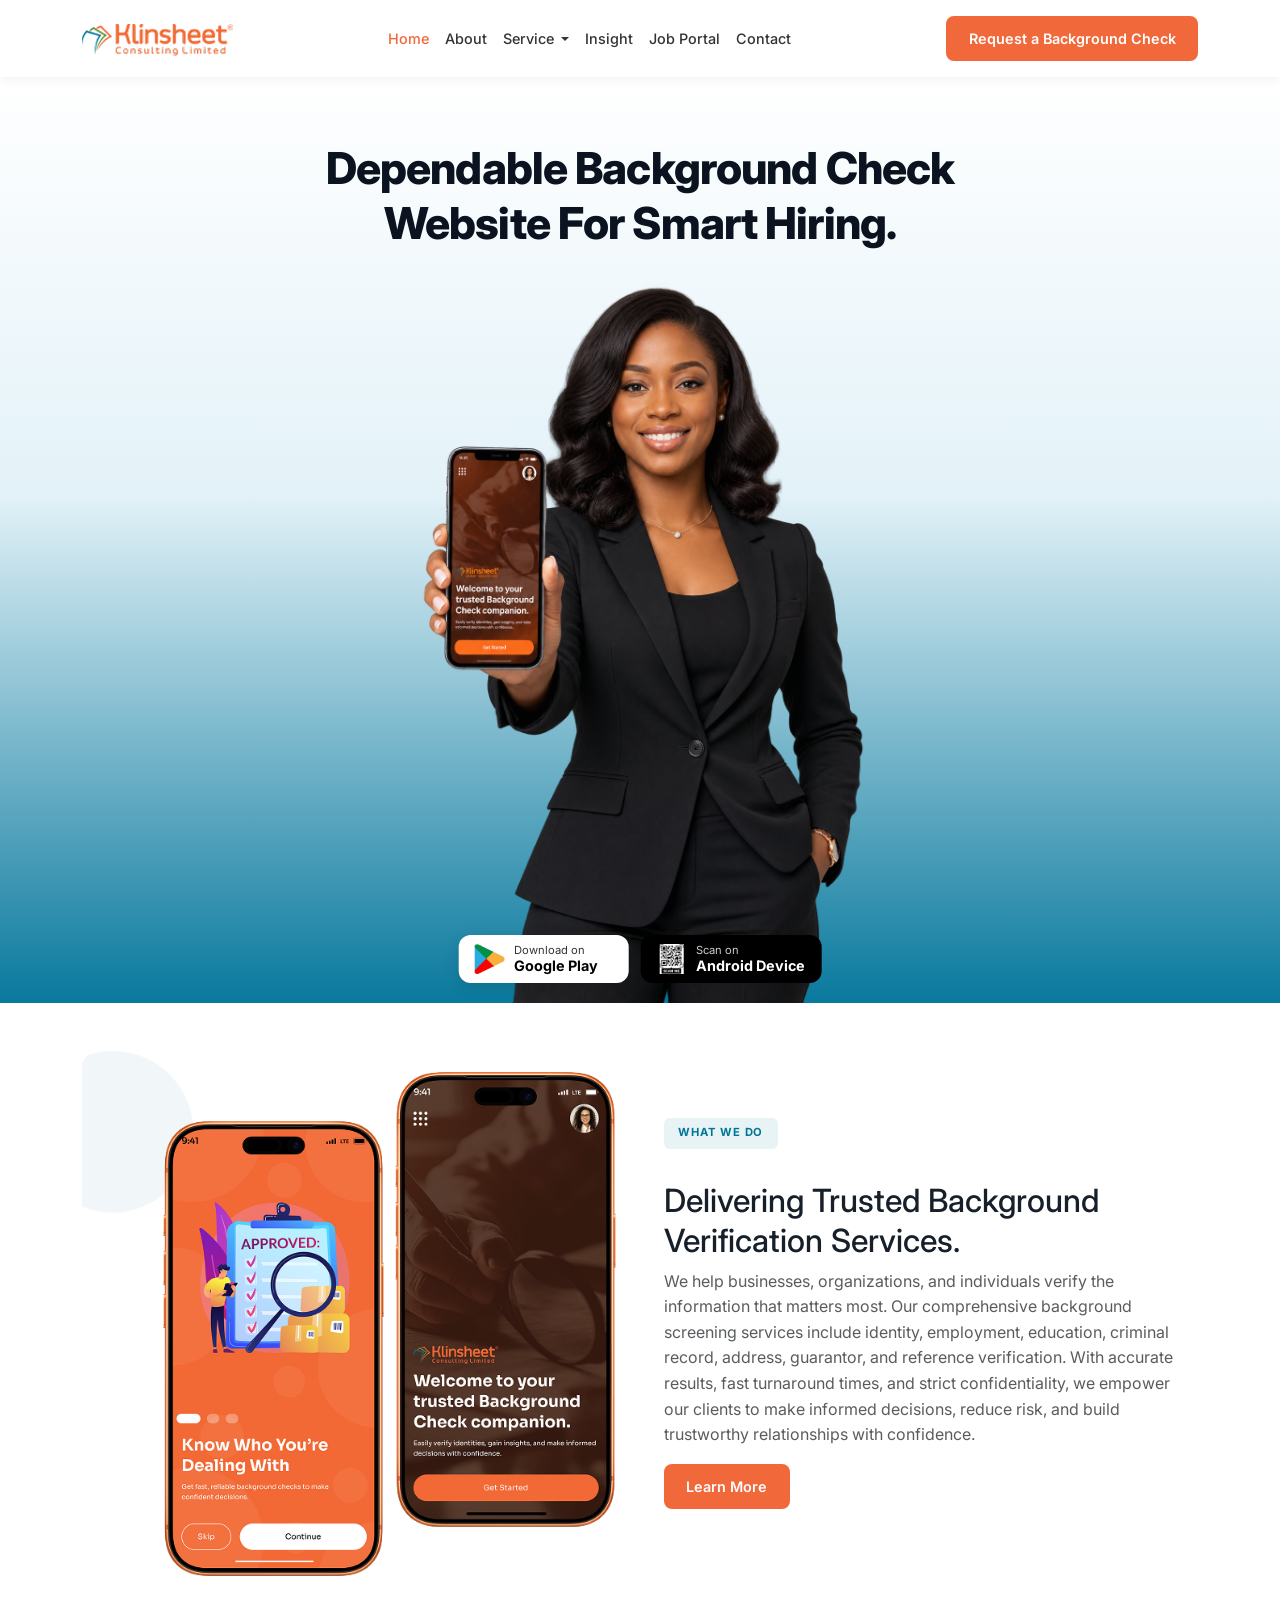
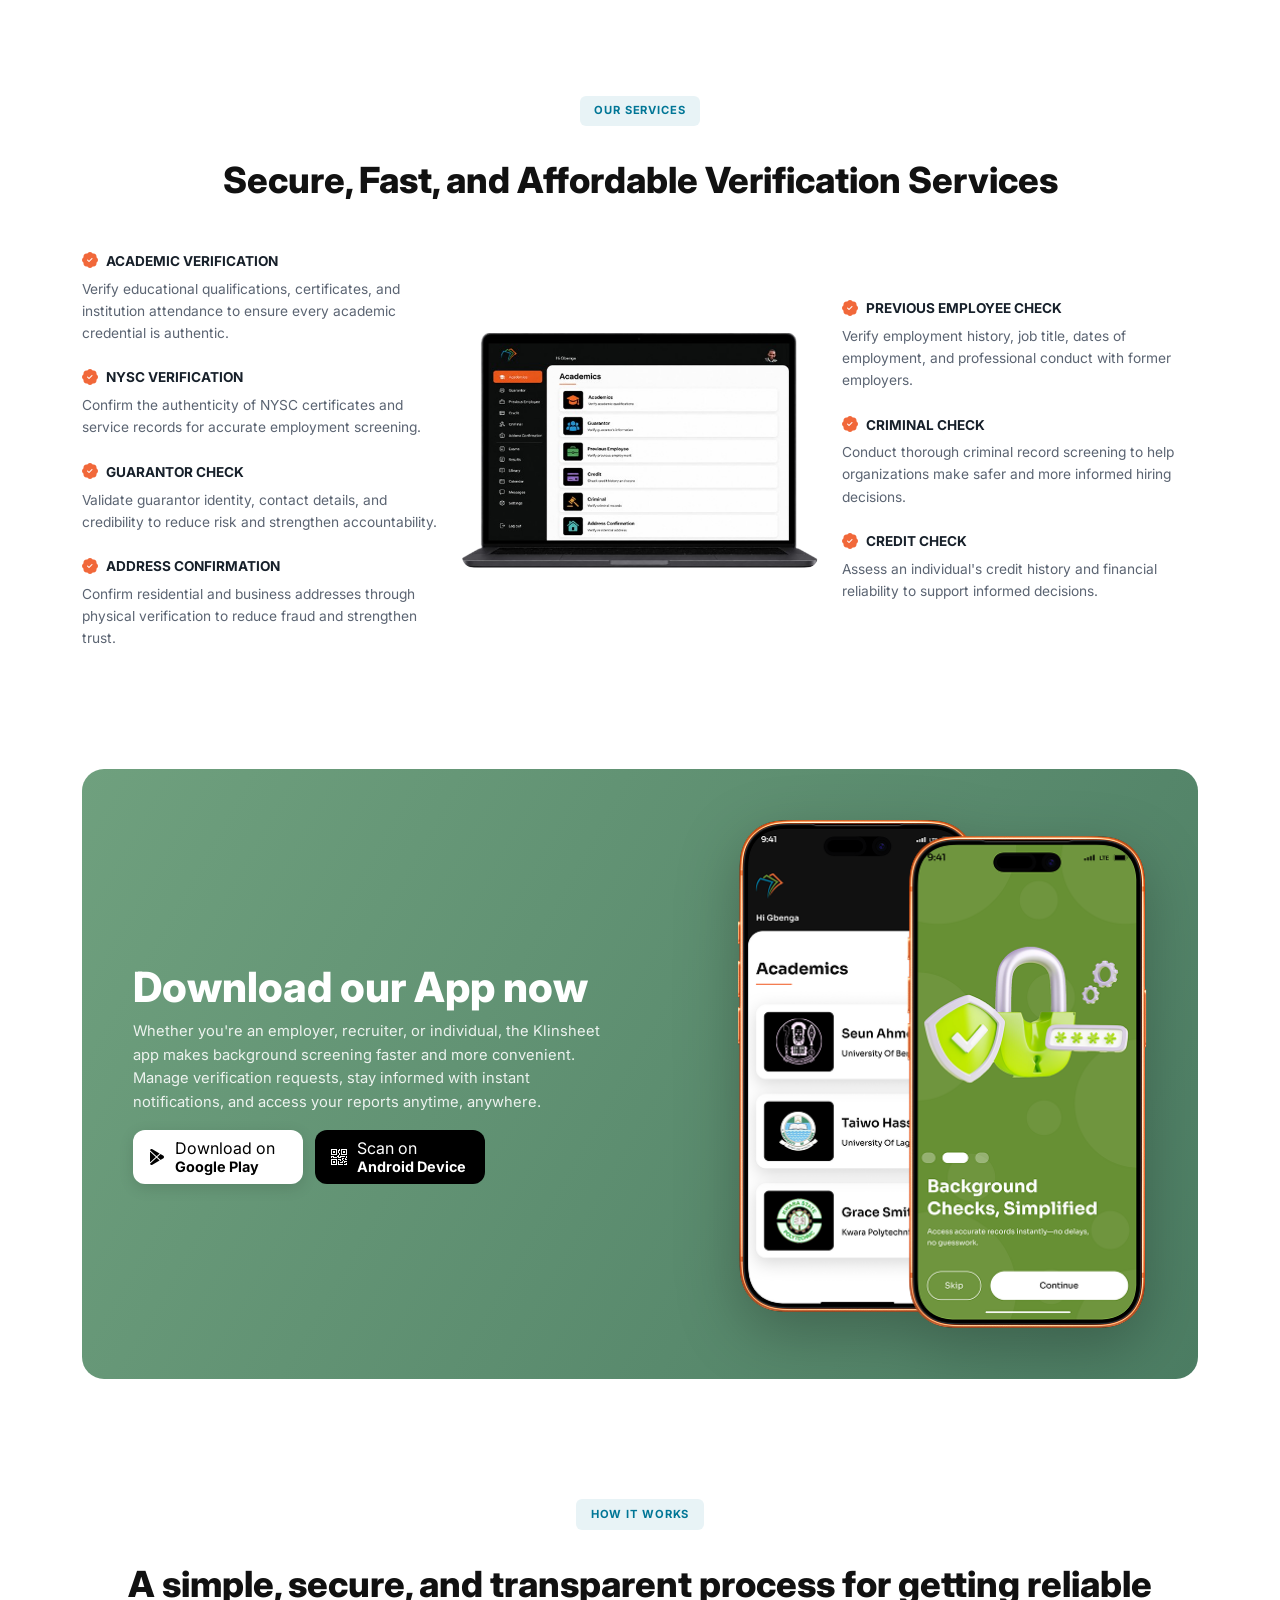
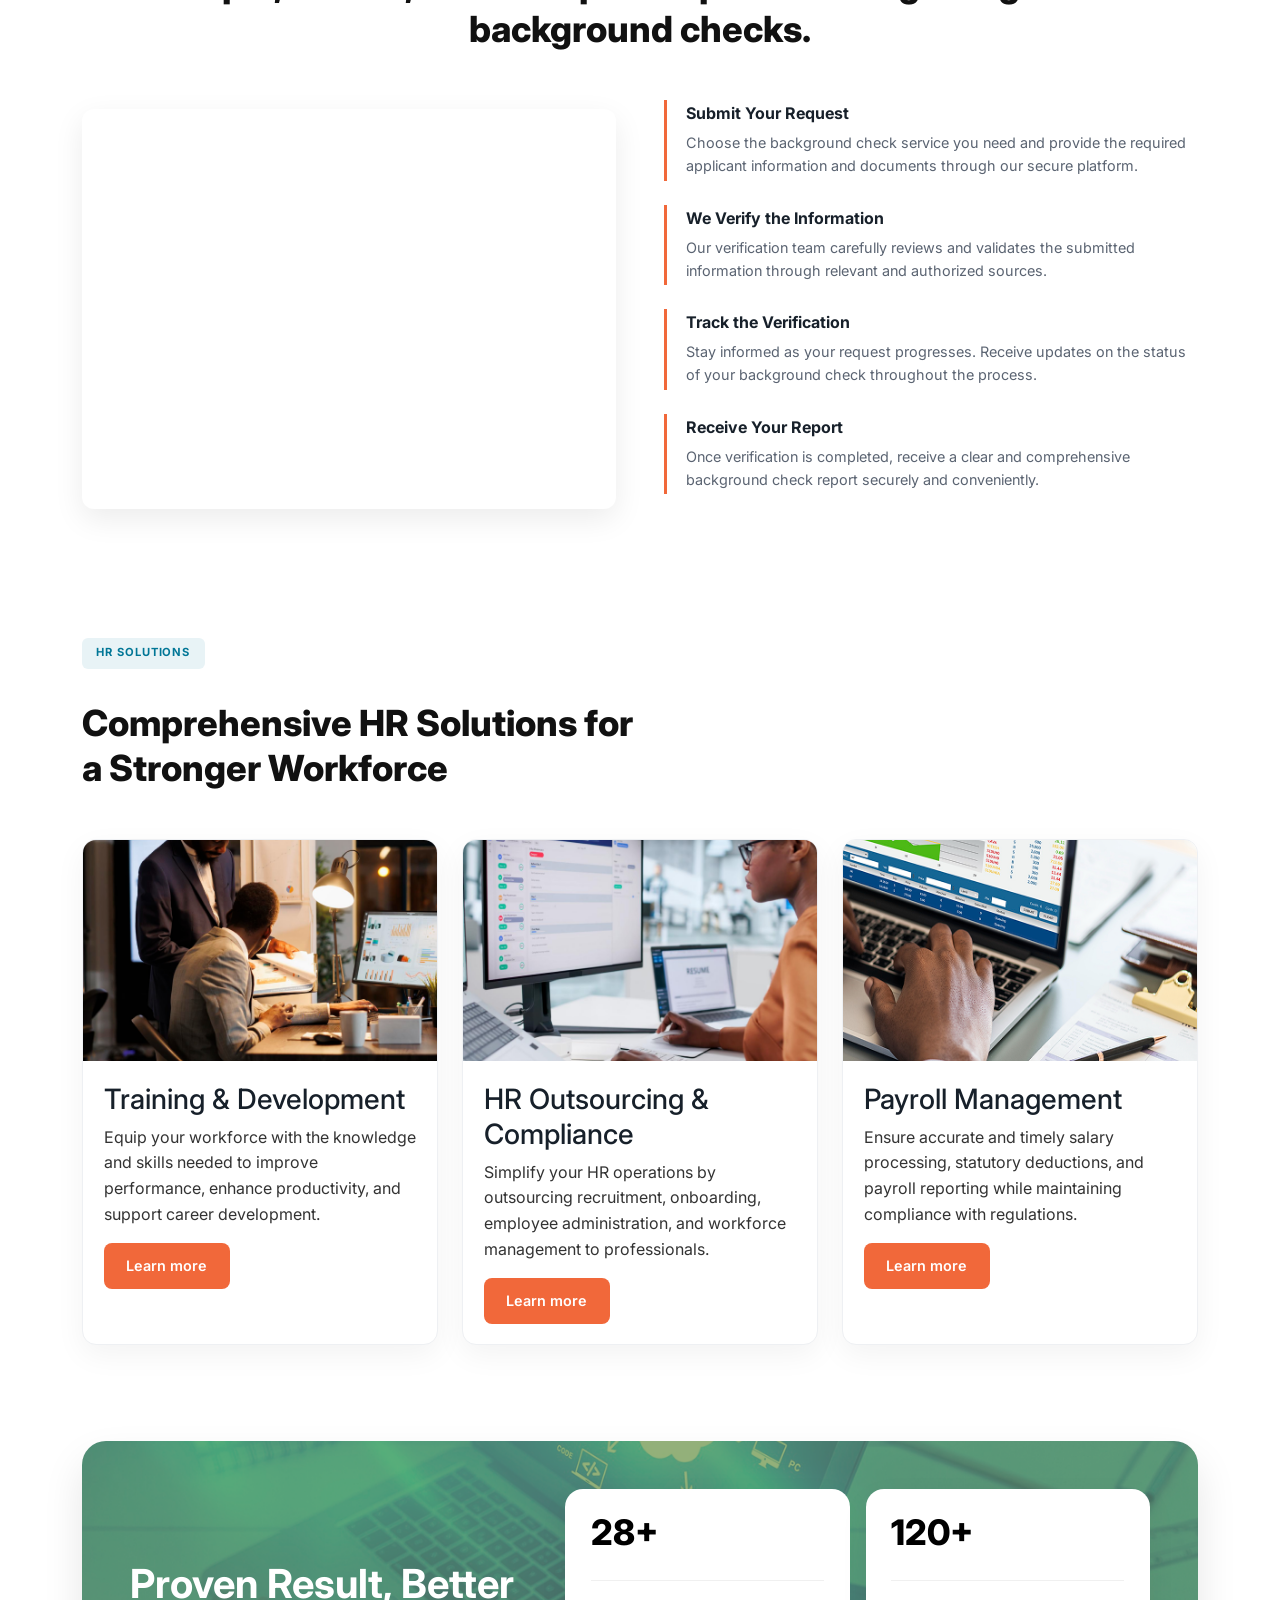
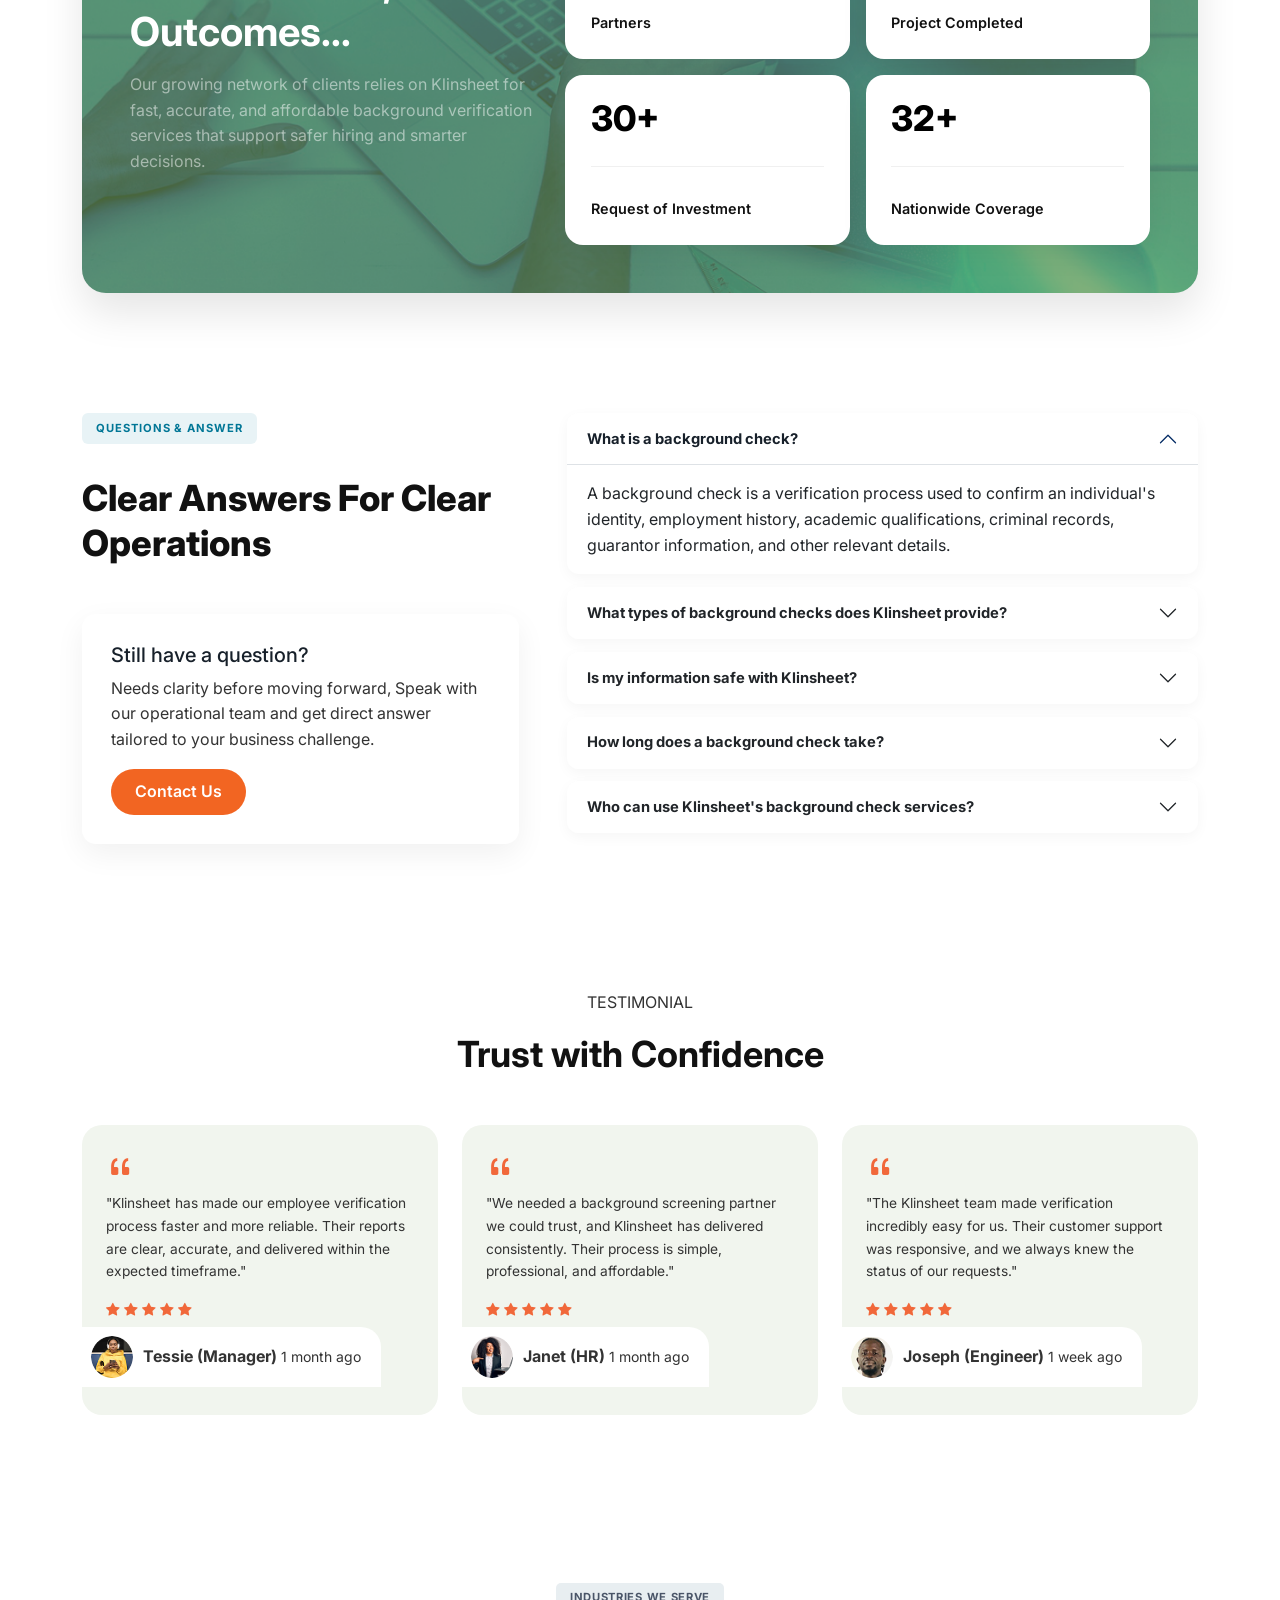
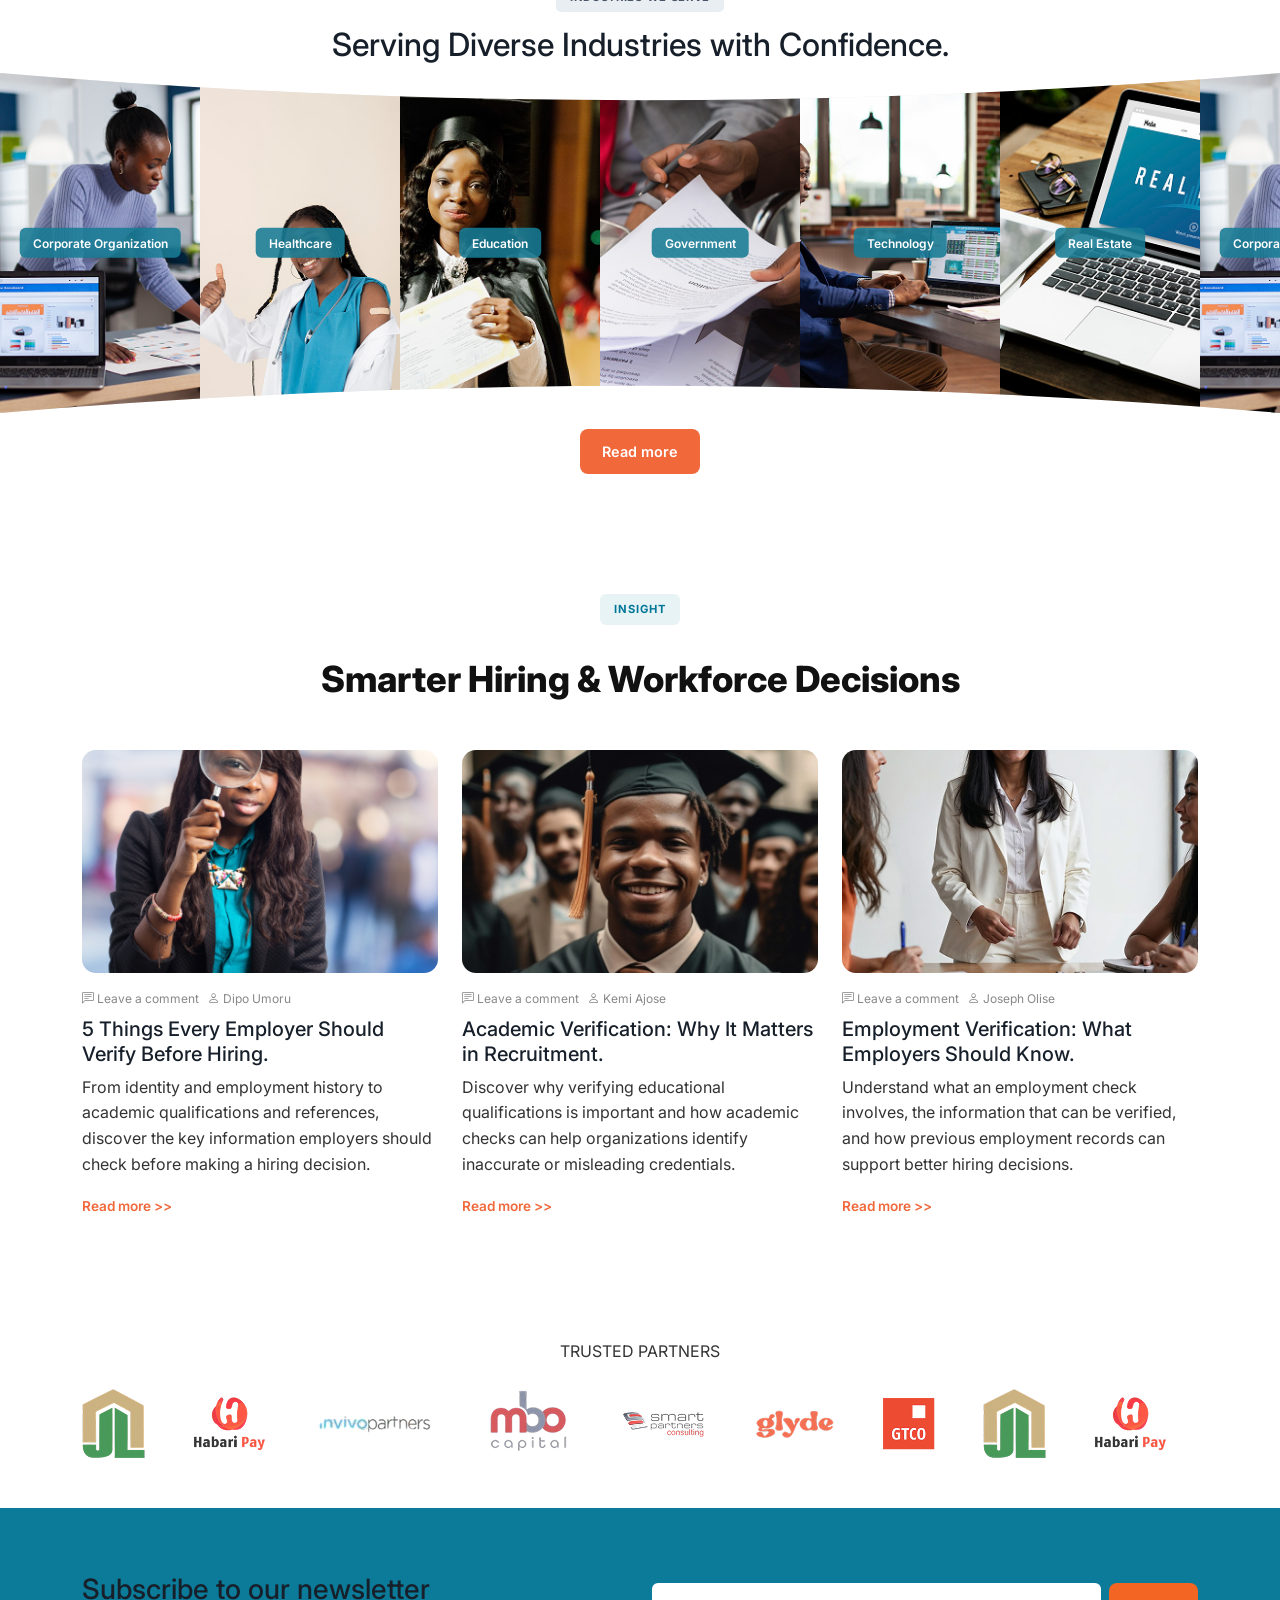
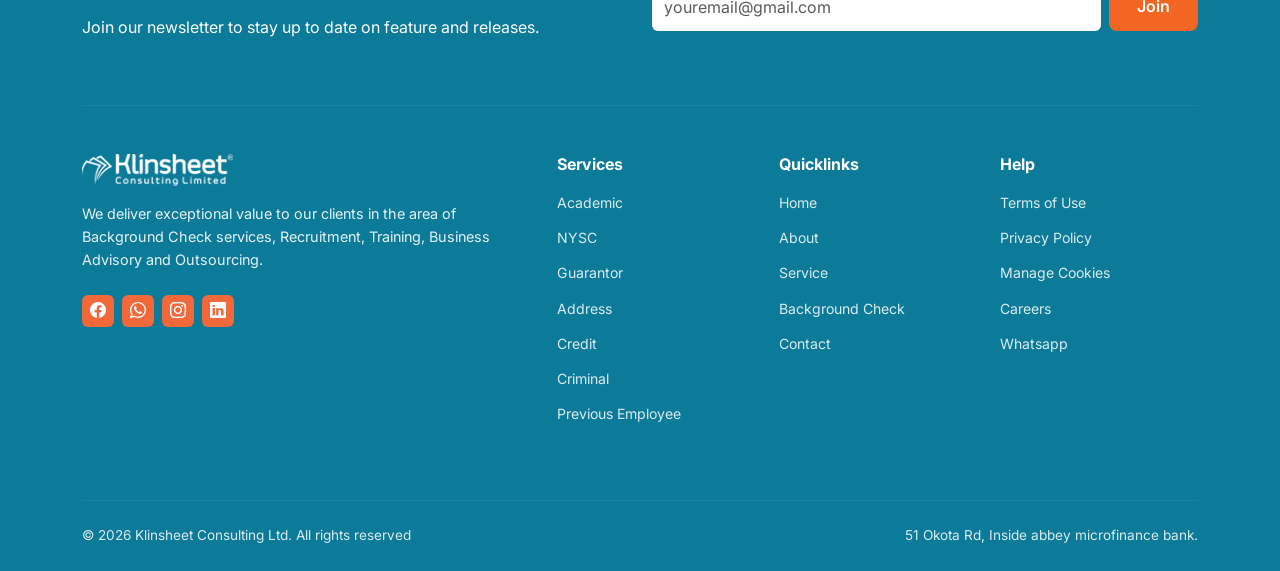
==== commit 16f4cef7: "fff" ====
--- a/index.html
+++ b/index.html
@@ -116,20 +116,20 @@
       <!-- Left column -->
       <div class="col-lg-4 order-2 order-lg-1">
         <div class="service-item mb-4">
-          <h6><img class="img-fluid" src="images/klinsheet logo 1 (1).png" alt="">ACADEMIC VERIFICATION</h6>
+          <h6><i class="bi bi-patch-check-fill"></i>ACADEMIC VERIFICATION</h6>
           <p>Verify educational qualifications, certificates, and institution attendance to ensure every academic credential is authentic.</p>
         </div>
         <div class="service-item mb-4">
-          <h6><img class="img-fluid" src="images/klinsheet logo 1 (1).png" alt="">NYSC VERIFICATION</h6>
+          <h6><i class="bi bi-patch-check-fill"></i>NYSC VERIFICATION</h6>
           <p>Confirm the authenticity of NYSC certificates and  service records for accurate employment screening.</p>
         </div>
         <div class="service-item mb-4">
-          <h6><img class="img-fluid" src="images/klinsheet logo 1 (1).png" alt=""> GUARANTOR CHECK</h6>
+          <h6><i class="bi bi-patch-check-fill"></i> GUARANTOR CHECK</h6>
           <p>Validate guarantor identity, contact details, and credibility to reduce risk and strengthen accountability.</p>
         </div>
         <div class="service-item">
-          <h6><img class="img-fluid" src="images/klinsheet logo 1 (1).png" alt="">ADDRESS CONFIRMATION</h6>
-          <p>Validate guarantor identity, contact details, and credibility to reduce risk and strengthen accountability.</p>
+          <h6><i class="bi bi-patch-check-fill"></i>ADDRESS CONFIRMATION</h6>
+          <p>Confirm residential and business addresses through physical verification to reduce fraud and strengthen trust.</p>
         </div>
       </div>
 
@@ -142,15 +142,15 @@
       <!-- Right column -->
       <div class="col-lg-4 order-3">
         <div class="service-item mb-4">
-          <h6><img class="img-fluid" src="images/klinsheet logo 1 (1).png" alt="">PREVIOUS EMPLOYEE CHECK</h6>
+          <h6><i class="bi bi-patch-check-fill"></i>PREVIOUS EMPLOYEE CHECK</h6>
           <p>Verify employment history, job title, dates of employment, and professional conduct with former employers.</p>
         </div>
         <div class="service-item mb-4">
-          <h6><img class="img-fluid" src="images/klinsheet logo 1 (1).png" alt="">CRIMINAL CHECK</h6>
+          <h6><i class="bi bi-patch-check-fill"></i>CRIMINAL CHECK</h6>
           <p>Conduct thorough criminal record screening to help organizations make safer and more informed hiring decisions.</p>
         </div>
         <div class="service-item">
-          <h6><img class="img-fluid" src="images/klinsheet logo 1 (1).png" alt="">CREDIT CHECK</h6>
+          <h6><i class="bi bi-patch-check-fill"></i>CREDIT CHECK</h6>
           <p>Assess an individual's credit history and financial reliability to support informed decisions.</p>
         </div>
       </div>
@@ -158,9 +158,9 @@
   </div>
 </section>
   <!-- Download Our App Section -->
-<section class="py-5"><div class="container">
+<section class="py-5">
   <div class="container">
-    <div class="download-app-card"><div class="row align-items-center g-4"><div class="col-lg-7"><div>
+    <div class="download-app-card"><div class="row align-items-center g-4"><div class="col-lg-7">
         <h2 class="download-title">Download our App now</h2>
         <p class="download-text">
           Whether you're an employer, recruiter, or individual, the Klinsheet app makes
@@ -189,9 +189,9 @@
         </div>
       </div>
 
-      </div></div><div class="col-lg-5 text-center"><div>
+      <div class="col-lg-5 text-center">
         <img src="images/Group 7.png" alt="Klinsheet Mobile App Screens" class="img-fluid phones-img">
-      </div></div></div>
+      </div></div>
     </div>
   </div>
 </section>
@@ -240,10 +240,11 @@
   </div>
 </section>
   <!-- HR SOLUTIONS -->
-<section class="container section-padding hr-solutions-section py-5">
+<section class="hr-solutions-section py-5">
+  <div class="container">
   <div class="mb-5">
-  <span class="badge badge-orange">HR SOLUTIONS</span>
-  <h1>Comprehensive HR Solutions for  a Stronger Workforce</h1>
+  <span class="section-eyebrow">HR SOLUTIONS</span>
+  <h2 class="section-title mt-3">Comprehensive HR Solutions for<br> a Stronger Workforce</h2>
   </div>
   <div class="hr-cards">
     
@@ -281,9 +282,10 @@
     </div>
 
   </div>
+  </div>
 </section>
   <!-- PROVEN RESULTS / STATS SECTION -->
-  <section class="container stats-section section-padding my-5">
+  <section class="container my-5">
     <div class="stats-card p-4 p-md-5">
       <div class="row align-items-center g-4">
         <div class="col-lg-5">
@@ -325,7 +327,7 @@
         <div class="faq-contact-card mt-5">
           <h5>Still have a question?</h5>
           <p>Needs clarity before moving forward, Speak with our operational team and get direct answer tailored to your business challenge.</p>
-          <a href="#contact" class="btn btn-brand-orange rounded-pill px-4">Contact Us</a>
+          <a href="#contact" class="btn-brand-orange rounded-pill px-4">Contact Us</a>
         </div>
       </div>
 
@@ -503,7 +505,16 @@
         Serving Diverse Industries with Confidence.
     </h2>
 
-   <div class="industry-carousel">
+    <!-- Fisheye concave mask: band is tall at edges, pinched at center -->
+    <svg width="0" height="0" style="position:absolute;" aria-hidden="true">
+      <defs>
+        <clipPath id="fisheye-clip" clipPathUnits="objectBoundingBox">
+          <path d="M 0,0 Q 0.5,0.16 1,0 L 1,1 Q 0.5,0.84 0,1 Z" />
+        </clipPath>
+      </defs>
+    </svg>
+
+    <div class="industry-carousel">
         <div class="industry-track">
 
             <div class="industry-card">
@@ -675,7 +686,7 @@
       <div class="col-lg-6">
         <form class="d-flex gap-2 justify-content-lg-end">
           <input type="email" class="form-control newsletter-input" placeholder="youremail@gmail.com" required>
-          <button type="submit" class="btn btn-newsletter">Join</button>
+          <button type="submit" class="btn-newsletter">Join</button>
         </form>
       </div>
     </div>
